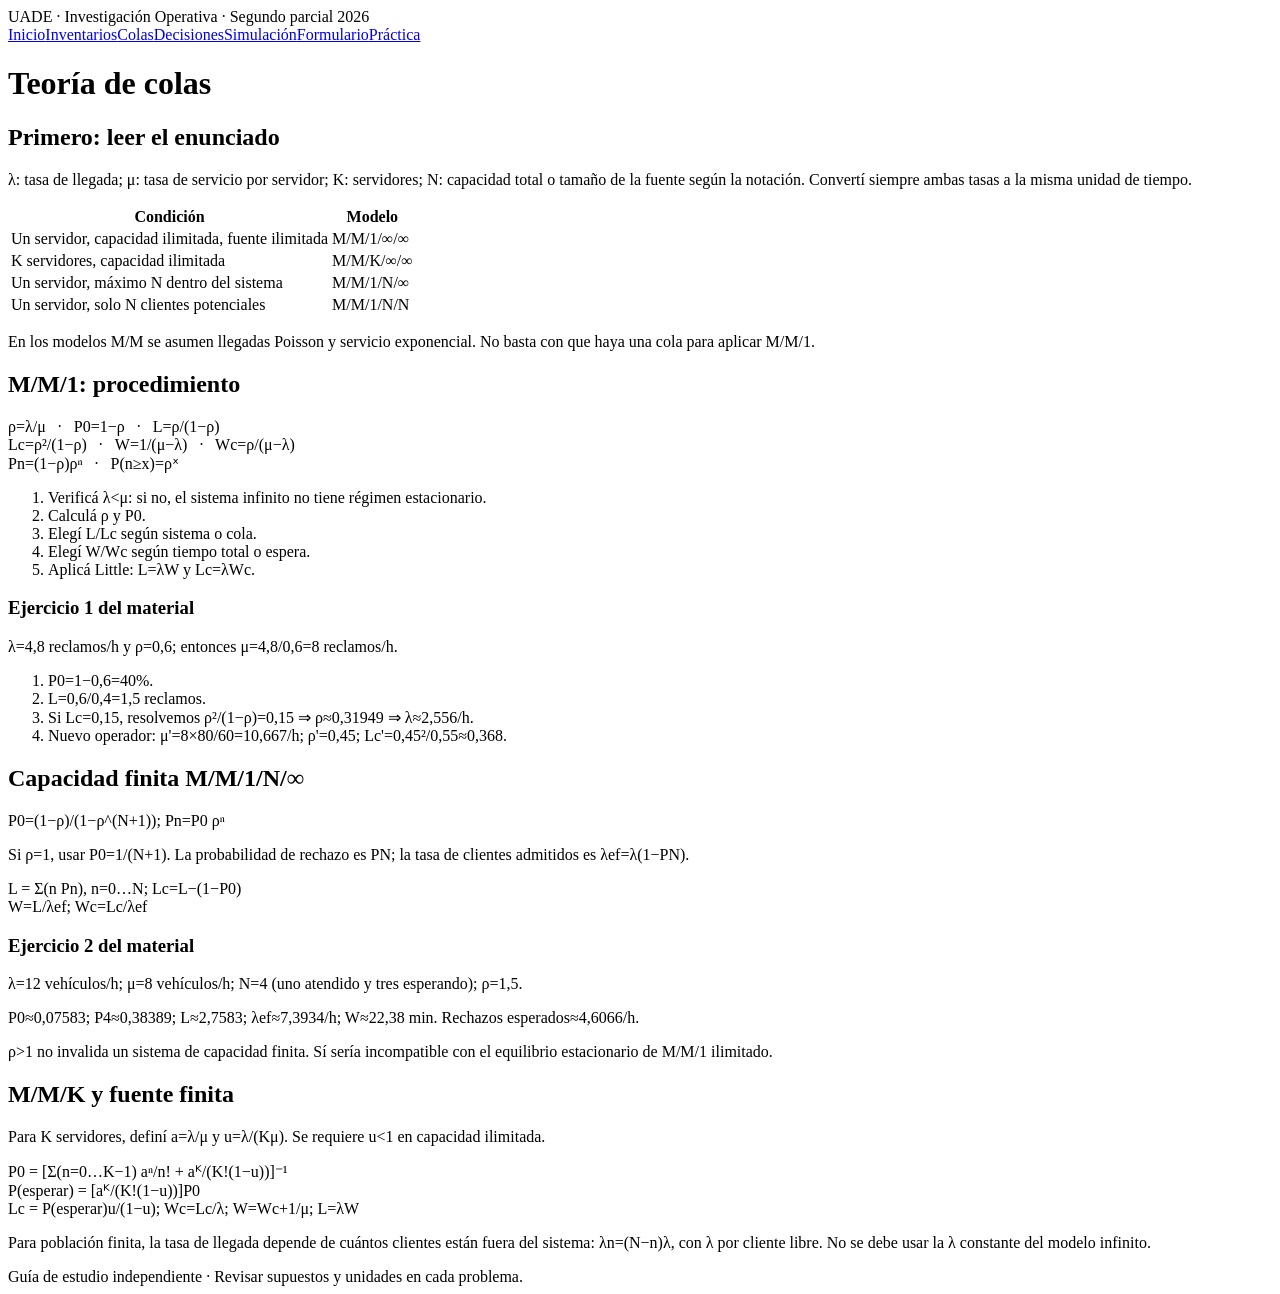
==== colas.html @ decbc176 "Add files via upload" ====
<!doctype html><html lang="es"><head><meta charset="utf-8"><meta name="viewport" content="width=device-width,initial-scale=1"><title>Teoría de colas · Investigación Operativa</title><link rel="stylesheet" href="assets/style.css"></head><body><header><div class="eyebrow">UADE · Investigación Operativa · Segundo parcial 2026</div><nav><a href="index.html">Inicio</a><a href="inventarios.html">Inventarios</a><a href="colas.html">Colas</a><a href="decisiones.html">Decisiones</a><a href="simulacion.html">Simulación</a><a href="formulario.html">Formulario</a><a href="practica.html">Práctica</a></nav></header><main><h1>Teoría de colas</h1><section><h2>Primero: leer el enunciado</h2><p>λ: tasa de llegada; μ: tasa de servicio por servidor; K: servidores; N: capacidad total o tamaño de la fuente según la notación. Convertí siempre ambas tasas a la misma unidad de tiempo.</p><table><tr><th>Condición</th><th>Modelo</th></tr><tr><td>Un servidor, capacidad ilimitada, fuente ilimitada</td><td>M/M/1/∞/∞</td></tr><tr><td>K servidores, capacidad ilimitada</td><td>M/M/K/∞/∞</td></tr><tr><td>Un servidor, máximo N dentro del sistema</td><td>M/M/1/N/∞</td></tr><tr><td>Un servidor, solo N clientes potenciales</td><td>M/M/1/N/N</td></tr></table><p>En los modelos M/M se asumen llegadas Poisson y servicio exponencial. No basta con que haya una cola para aplicar M/M/1.</p></section><section><h2>M/M/1: procedimiento</h2><div class="formula">ρ=λ/μ &nbsp; · &nbsp; P0=1−ρ &nbsp; · &nbsp; L=ρ/(1−ρ)</div><div class="formula">Lc=ρ²/(1−ρ) &nbsp; · &nbsp; W=1/(μ−λ) &nbsp; · &nbsp; Wc=ρ/(μ−λ)</div><div class="formula">Pn=(1−ρ)ρⁿ &nbsp; · &nbsp; P(n≥x)=ρˣ</div><ol><li>Verificá λ&lt;μ: si no, el sistema infinito no tiene régimen estacionario.</li><li>Calculá ρ y P0.</li><li>Elegí L/Lc según sistema o cola.</li><li>Elegí W/Wc según tiempo total o espera.</li><li>Aplicá Little: L=λW y Lc=λWc.</li></ol><h3>Ejercicio 1 del material</h3><p>λ=4,8 reclamos/h y ρ=0,6; entonces μ=4,8/0,6=8 reclamos/h.</p><ol><li>P0=1−0,6=40%.</li><li>L=0,6/0,4=1,5 reclamos.</li><li>Si Lc=0,15, resolvemos ρ²/(1−ρ)=0,15 ⇒ ρ≈0,31949 ⇒ λ≈2,556/h.</li><li>Nuevo operador: μ'=8×80/60=10,667/h; ρ'=0,45; Lc'=0,45²/0,55≈0,368.</li></ol></section><section><h2>Capacidad finita M/M/1/N/∞</h2><div class="formula">P0=(1−ρ)/(1−ρ^(N+1)); Pn=P0 ρⁿ</div><p>Si ρ=1, usar P0=1/(N+1). La probabilidad de rechazo es PN; la tasa de clientes admitidos es λef=λ(1−PN).</p><div class="formula">L = Σ(n Pn), n=0…N; Lc=L−(1−P0)</div><div class="formula">W=L/λef; Wc=Lc/λef</div><h3>Ejercicio 2 del material</h3><p>λ=12 vehículos/h; μ=8 vehículos/h; N=4 (uno atendido y tres esperando); ρ=1,5.</p><p>P0≈0,07583; P4≈0,38389; L≈2,7583; λef≈7,3934/h; W≈22,38 min. Rechazos esperados≈4,6066/h.</p><p class="warn">ρ&gt;1 no invalida un sistema de capacidad finita. Sí sería incompatible con el equilibrio estacionario de M/M/1 ilimitado.</p></section><section><h2>M/M/K y fuente finita</h2><p>Para K servidores, definí a=λ/μ y u=λ/(Kμ). Se requiere u&lt;1 en capacidad ilimitada.</p><div class="formula">P0 = [Σ(n=0…K−1) aⁿ/n! + aᴷ/(K!(1−u))]⁻¹</div><div class="formula">P(esperar) = [aᴷ/(K!(1−u))]P0</div><div class="formula">Lc = P(esperar)u/(1−u); Wc=Lc/λ; W=Wc+1/μ; L=λW</div><p>Para población finita, la tasa de llegada depende de cuántos clientes están fuera del sistema: λn=(N−n)λ, con λ por cliente libre. No se debe usar la λ constante del modelo infinito.</p></section></main><footer>Guía de estudio independiente · Revisar supuestos y unidades en cada problema.</footer></body></html>
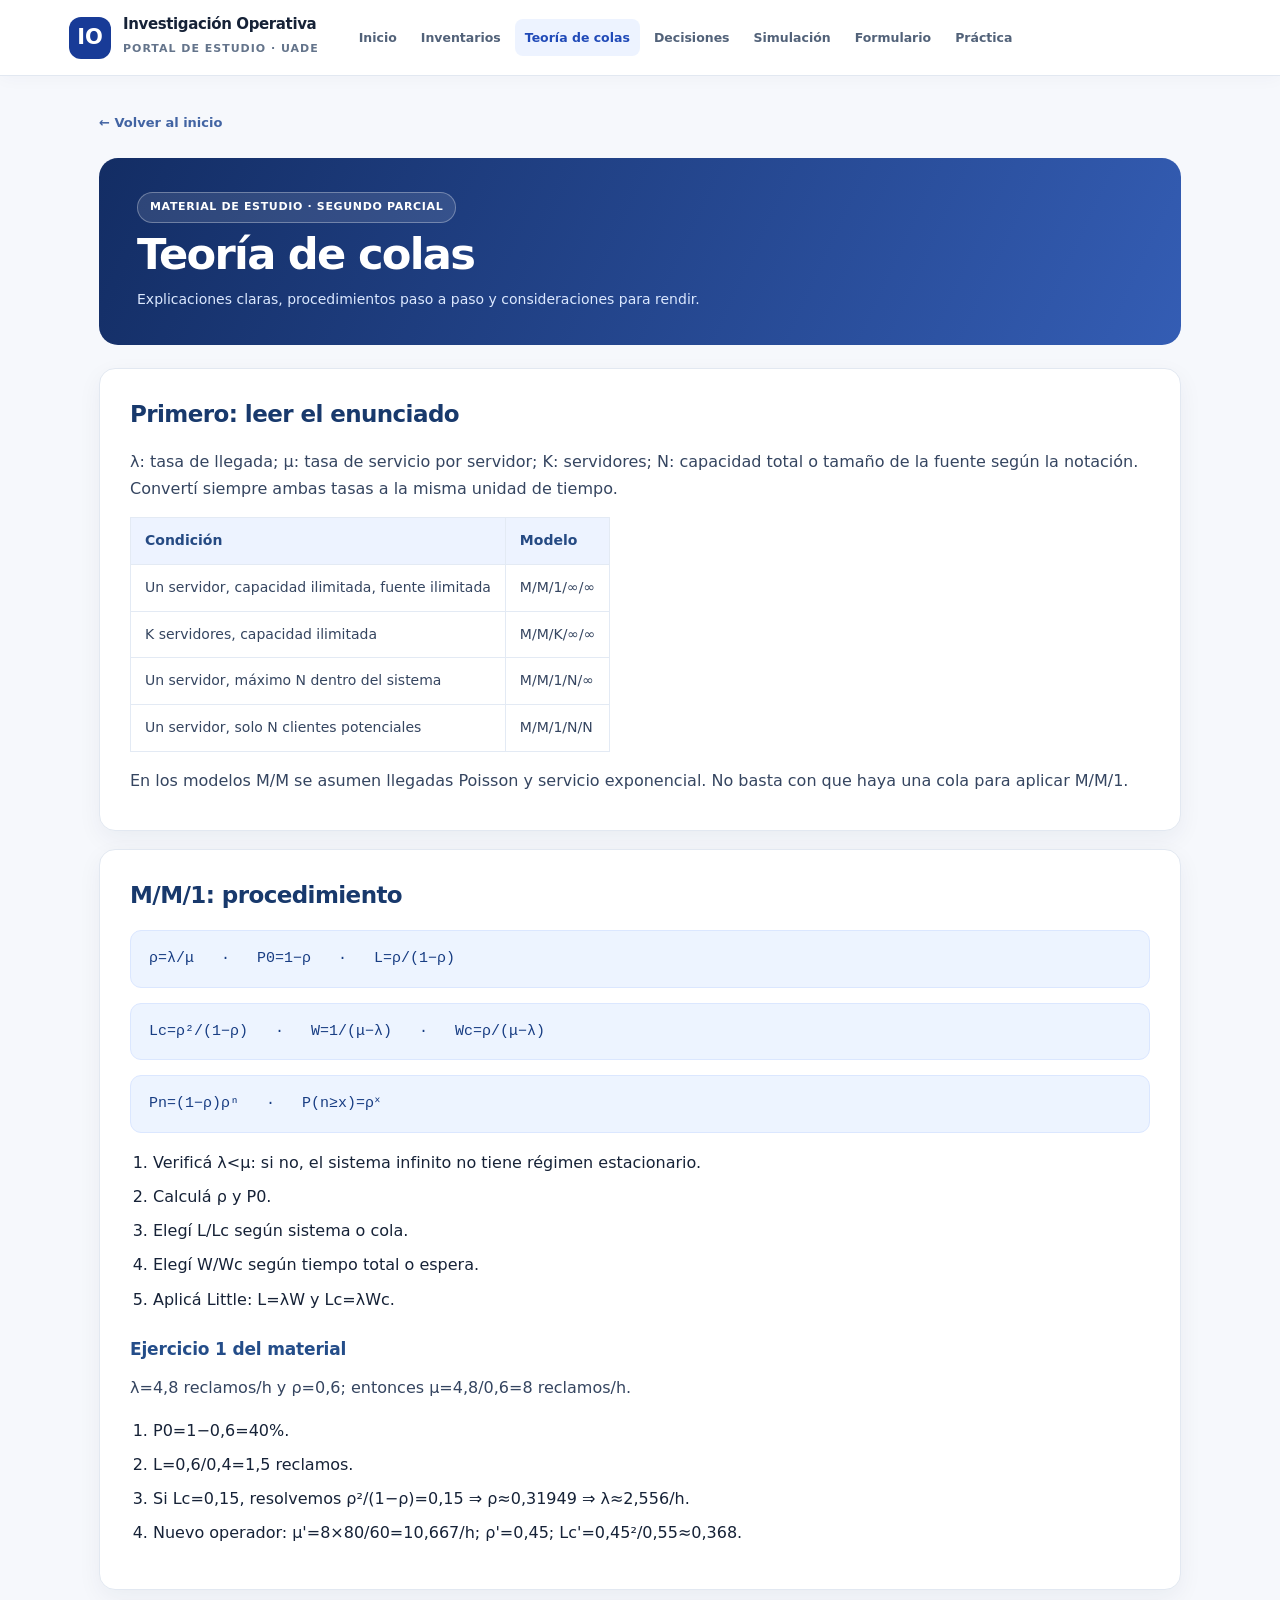
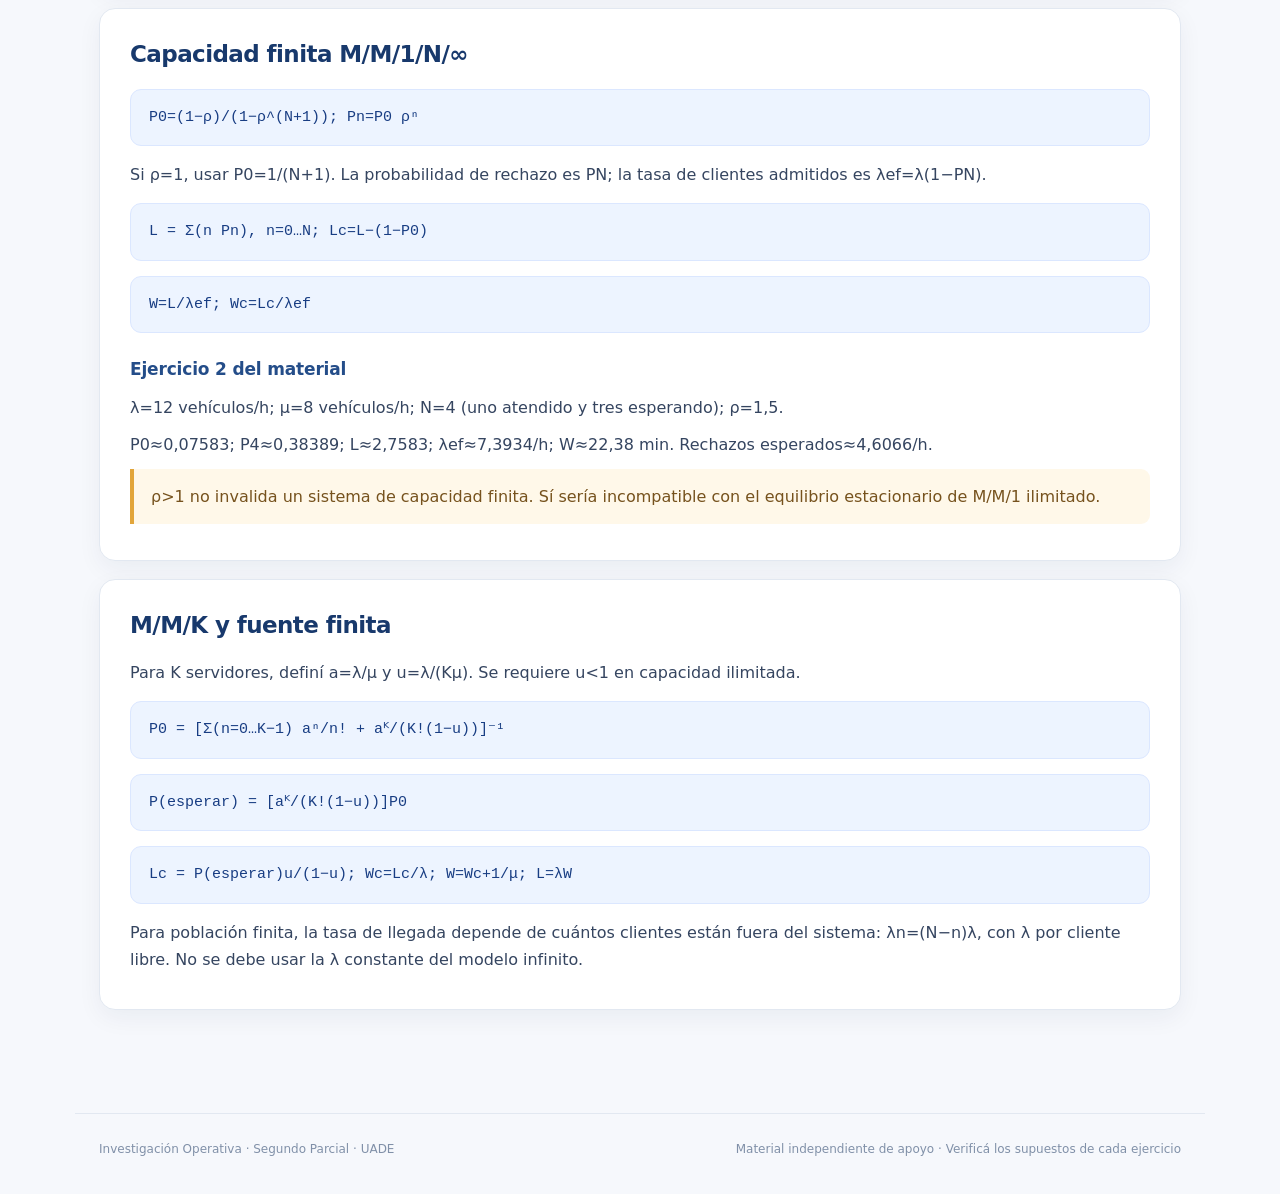
==== commit 44a22c46: "Rediseñar portal de Investigación Operativa" ====
--- a/colas.html
+++ b/colas.html
@@ -1 +1,4 @@
-<!doctype html><html lang="es"><head><meta charset="utf-8"><meta name="viewport" content="width=device-width,initial-scale=1"><title>Teoría de colas · Investigación Operativa</title><link rel="stylesheet" href="assets/style.css"></head><body><header><div class="eyebrow">UADE · Investigación Operativa · Segundo parcial 2026</div><nav><a href="index.html">Inicio</a><a href="inventarios.html">Inventarios</a><a href="colas.html">Colas</a><a href="decisiones.html">Decisiones</a><a href="simulacion.html">Simulación</a><a href="formulario.html">Formulario</a><a href="practica.html">Práctica</a></nav></header><main><h1>Teoría de colas</h1><section><h2>Primero: leer el enunciado</h2><p>λ: tasa de llegada; μ: tasa de servicio por servidor; K: servidores; N: capacidad total o tamaño de la fuente según la notación. Convertí siempre ambas tasas a la misma unidad de tiempo.</p><table><tr><th>Condición</th><th>Modelo</th></tr><tr><td>Un servidor, capacidad ilimitada, fuente ilimitada</td><td>M/M/1/∞/∞</td></tr><tr><td>K servidores, capacidad ilimitada</td><td>M/M/K/∞/∞</td></tr><tr><td>Un servidor, máximo N dentro del sistema</td><td>M/M/1/N/∞</td></tr><tr><td>Un servidor, solo N clientes potenciales</td><td>M/M/1/N/N</td></tr></table><p>En los modelos M/M se asumen llegadas Poisson y servicio exponencial. No basta con que haya una cola para aplicar M/M/1.</p></section><section><h2>M/M/1: procedimiento</h2><div class="formula">ρ=λ/μ &nbsp; · &nbsp; P0=1−ρ &nbsp; · &nbsp; L=ρ/(1−ρ)</div><div class="formula">Lc=ρ²/(1−ρ) &nbsp; · &nbsp; W=1/(μ−λ) &nbsp; · &nbsp; Wc=ρ/(μ−λ)</div><div class="formula">Pn=(1−ρ)ρⁿ &nbsp; · &nbsp; P(n≥x)=ρˣ</div><ol><li>Verificá λ&lt;μ: si no, el sistema infinito no tiene régimen estacionario.</li><li>Calculá ρ y P0.</li><li>Elegí L/Lc según sistema o cola.</li><li>Elegí W/Wc según tiempo total o espera.</li><li>Aplicá Little: L=λW y Lc=λWc.</li></ol><h3>Ejercicio 1 del material</h3><p>λ=4,8 reclamos/h y ρ=0,6; entonces μ=4,8/0,6=8 reclamos/h.</p><ol><li>P0=1−0,6=40%.</li><li>L=0,6/0,4=1,5 reclamos.</li><li>Si Lc=0,15, resolvemos ρ²/(1−ρ)=0,15 ⇒ ρ≈0,31949 ⇒ λ≈2,556/h.</li><li>Nuevo operador: μ'=8×80/60=10,667/h; ρ'=0,45; Lc'=0,45²/0,55≈0,368.</li></ol></section><section><h2>Capacidad finita M/M/1/N/∞</h2><div class="formula">P0=(1−ρ)/(1−ρ^(N+1)); Pn=P0 ρⁿ</div><p>Si ρ=1, usar P0=1/(N+1). La probabilidad de rechazo es PN; la tasa de clientes admitidos es λef=λ(1−PN).</p><div class="formula">L = Σ(n Pn), n=0…N; Lc=L−(1−P0)</div><div class="formula">W=L/λef; Wc=Lc/λef</div><h3>Ejercicio 2 del material</h3><p>λ=12 vehículos/h; μ=8 vehículos/h; N=4 (uno atendido y tres esperando); ρ=1,5.</p><p>P0≈0,07583; P4≈0,38389; L≈2,7583; λef≈7,3934/h; W≈22,38 min. Rechazos esperados≈4,6066/h.</p><p class="warn">ρ&gt;1 no invalida un sistema de capacidad finita. Sí sería incompatible con el equilibrio estacionario de M/M/1 ilimitado.</p></section><section><h2>M/M/K y fuente finita</h2><p>Para K servidores, definí a=λ/μ y u=λ/(Kμ). Se requiere u&lt;1 en capacidad ilimitada.</p><div class="formula">P0 = [Σ(n=0…K−1) aⁿ/n! + aᴷ/(K!(1−u))]⁻¹</div><div class="formula">P(esperar) = [aᴷ/(K!(1−u))]P0</div><div class="formula">Lc = P(esperar)u/(1−u); Wc=Lc/λ; W=Wc+1/μ; L=λW</div><p>Para población finita, la tasa de llegada depende de cuántos clientes están fuera del sistema: λn=(N−n)λ, con λ por cliente libre. No se debe usar la λ constante del modelo infinito.</p></section></main><footer>Guía de estudio independiente · Revisar supuestos y unidades en cada problema.</footer></body></html>+<!doctype html><html lang="es"><head><meta charset="utf-8"><meta name="viewport" content="width=device-width,initial-scale=1"><meta name="theme-color" content="#163574"><title>Teoría de colas · Investigación Operativa</title><style>
+:root{color-scheme:light;--bg:#f6f8fc;--white:#fff;--ink:#162237;--muted:#64748b;--blue:#2957d5;--border:#e2e8f1;--soft:#edf3ff;--teal:#0f918b;--shadow:0 8px 25px rgba(24,43,80,.055)}
+*{box-sizing:border-box}html{scroll-behavior:smooth}body{margin:0;background:var(--bg);color:var(--ink);font:16px/1.7 Inter,ui-sans-serif,system-ui,-apple-system,BlinkMacSystemFont,'Segoe UI',sans-serif}a{color:#2456c5;text-underline-offset:3px}a:hover{color:#153999}.site-header{background:rgba(255,255,255,.97);border-bottom:1px solid var(--border);position:sticky;top:0;z-index:10;box-shadow:0 3px 16px rgba(18,43,85,.03)}.header-inner{max-width:1190px;margin:auto;display:flex;align-items:center;gap:30px;padding:15px 24px}.brand{display:flex;align-items:center;gap:12px;text-decoration:none;color:var(--ink);flex-shrink:0}.brand-icon{width:42px;height:42px;display:grid;place-items:center;background:#183b97;color:white;border-radius:12px;font-size:21px;font-weight:800}.brand-name{font-weight:800;letter-spacing:-.025em;line-height:1.2;font-size:15px}.brand-sub{font-size:11px;letter-spacing:.09em;text-transform:uppercase;color:var(--muted);font-weight:650}.top-nav{display:flex;gap:4px;flex-wrap:wrap}.top-nav a{color:#526279;text-decoration:none;font-weight:650;font-size:12.5px;padding:8px 10px;border-radius:8px;white-space:nowrap}.top-nav a:hover,.top-nav a.active{background:var(--soft);color:#204ab8}.container{max-width:1130px;margin:auto;padding:32px 24px 85px}.hero{border-radius:22px;position:relative;overflow:hidden;background:linear-gradient(118deg,#11295c 0%,#264c9b 62%,#3d6aca 100%);color:white;padding:46px 48px;margin-bottom:26px;box-shadow:0 18px 35px rgba(30,59,130,.16)}.hero:after{content:'';position:absolute;right:-110px;top:-140px;width:410px;height:410px;border:1px solid rgba(255,255,255,.16);border-radius:50%;box-shadow:0 0 0 65px rgba(255,255,255,.035),0 0 0 130px rgba(255,255,255,.03);pointer-events:none}.pill{display:inline-flex;align-items:center;gap:7px;border:1px solid rgba(255,255,255,.3);background:rgba(255,255,255,.11);color:white;border-radius:999px;padding:5px 12px;font-weight:700;letter-spacing:.06em;font-size:11px;text-transform:uppercase}.hero h1{font-size:clamp(2rem,4vw,3.35rem);line-height:1.1;letter-spacing:-.04em;margin:18px 0 16px;max-width:710px}.hero p{font-size:16px;line-height:1.7;color:#dce7ff;max-width:650px;margin:0}.hero-meta{display:flex;gap:18px;flex-wrap:wrap;margin-top:28px}.hero-meta span{background:rgba(255,255,255,.12);padding:9px 13px;border-radius:10px;font-size:13px;font-weight:650}.section-top{display:flex;align-items:end;justify-content:space-between;gap:12px;margin:37px 0 16px}.section-top h2{margin:0!important}.section-kicker{font-size:12px;font-weight:800;letter-spacing:.12em;text-transform:uppercase;color:#3c6aca}.section-top p{color:var(--muted);font-size:13px;margin:0}.cards{display:grid;grid-template-columns:repeat(3,minmax(0,1fr));gap:16px}.topic-card{background:var(--white);border:1px solid var(--border);border-radius:17px;padding:23px;text-decoration:none;color:var(--ink);box-shadow:var(--shadow);transition:transform .15s,border-color .15s,box-shadow .15s;min-height:204px;display:flex;flex-direction:column}.topic-card:hover{transform:translateY(-3px);box-shadow:0 14px 28px rgba(28,50,95,.10);border-color:#c1d1ef;color:var(--ink)}.topic-icon{display:grid;place-items:center;width:43px;height:43px;border-radius:12px;font-weight:800;font-size:22px;background:#eaf0ff;color:#2855bc}.topic-card:nth-child(2) .topic-icon{background:#e5f7f3;color:#137c74}.topic-card:nth-child(3) .topic-icon{background:#f3eaff;color:#7552bf}.topic-card:nth-child(4) .topic-icon{background:#fff2e7;color:#be762d}.topic-card:nth-child(5) .topic-icon{background:#e9f4ff;color:#1d81bb}.topic-card:nth-child(6) .topic-icon{background:#f3f2e8;color:#757826}.topic-card h3{font-size:19px;letter-spacing:-.03em;margin:15px 0 6px;line-height:1.35}.topic-card p{font-size:13.5px;color:#64748b;line-height:1.6;margin:0}.topic-card .arrow{margin-top:auto;padding-top:17px;color:#2957d5;font-weight:800;font-size:13px}.info-grid{display:grid;grid-template-columns:1.15fr .85fr;gap:18px;margin-top:26px}.info-panel{background:#fff;border:1px solid var(--border);border-radius:17px;padding:24px;box-shadow:var(--shadow)}.info-panel h2{margin:0 0 12px;font-size:20px}.info-panel ol{padding-left:23px;margin-bottom:0}.info-panel li{padding:3px 0;font-size:14px}.resource{display:flex;gap:12px;align-items:center;border:1px solid var(--border);padding:12px;border-radius:12px;text-decoration:none;margin:10px 0;font-size:14px;font-weight:650}.resource:hover{background:#f7faff}.resource .file-icon{padding:7px;background:#eef3ff;border-radius:9px}.content-heading{margin:0 0 23px}.backlink{text-decoration:none;color:#4264a3;font-size:13px;font-weight:700}.page-heading{background:linear-gradient(115deg,#132d64,#345db4);color:white;border-radius:19px;padding:33px 38px;margin-bottom:23px}.page-heading h1{font-size:clamp(1.9rem,3.7vw,2.7rem);line-height:1.15;letter-spacing:-.04em;margin:7px 0}.page-heading p{color:#dbe8ff;margin:8px 0 0;font-size:14px}.lesson{background:#fff;border:1px solid var(--border);border-radius:16px;padding:26px 30px;margin-bottom:18px;box-shadow:var(--shadow)}.lesson h2{margin:0 0 14px;font-size:23px;letter-spacing:-.025em;color:#18396c}.lesson h3{font-size:17px;letter-spacing:-.01em;margin:22px 0 8px;color:#244d89}.lesson p{margin:10px 0;color:#354560}.lesson ol,.lesson ul{padding-left:23px}.lesson li{margin:7px 0}.formula{background:#edf4ff;border:1px solid #dbe7ff;color:#183d83;border-radius:11px;padding:15px 18px;margin:15px 0;font-family:ui-monospace,SFMono-Regular,Consolas,monospace;font-size:15px;overflow:auto}.lesson table{width:100%;border-collapse:collapse;margin:15px 0;font-size:14px;display:block;overflow-x:auto}.lesson th{background:#edf3ff;color:#254a83;text-align:left;font-weight:750}.lesson th,.lesson td{padding:11px 14px;border:1px solid #e3eaf4}.lesson td{color:#354560}.warn{background:#fff8e9;border-left:4px solid #e2a53a;padding:14px 17px;border-radius:0 9px 9px 0;color:#76521d!important}.lesson details{border:1px solid #dce5f2;border-radius:12px;margin:14px 0;padding:13px 16px;background:#fcfdff}.lesson summary{cursor:pointer;color:#2752a3;font-weight:750}.lesson code{background:#edf3ff;color:#284a7f;padding:2px 6px;border-radius:5px}button{background:#2858bf;border:none;color:#fff;font-weight:750;border-radius:9px;padding:10px 17px;cursor:pointer}input{border:1px solid #bac7da;border-radius:9px;padding:10px 12px;max-width:100%}.footer{max-width:1130px;margin:auto;border-top:1px solid var(--border);padding:25px 24px 35px;color:#8090a8;font-size:12px;display:flex;justify-content:space-between;flex-wrap:wrap;gap:10px}.eyebrow{letter-spacing:.11em;text-transform:uppercase;font-size:12px;font-weight:800;color:#4672c9}.no-css-note{display:none}@media(max-width:970px){.header-inner{align-items:flex-start;flex-direction:column;gap:10px}.top-nav{gap:0}.cards{grid-template-columns:repeat(2,minmax(0,1fr))}.hero{padding:37px}}@media(max-width:640px){.container{padding:22px 15px 65px}.hero{padding:31px 23px;border-radius:17px}.hero h1{font-size:2rem}.cards,.info-grid{grid-template-columns:1fr}.topic-card{min-height:170px}.page-heading{padding:27px 24px}.lesson{padding:21px 19px}.header-inner{padding:12px 15px}.top-nav a{font-size:12px;padding:7px 8px}.footer{padding:20px 15px}}
+</style></head><body><header class="site-header"><div class="header-inner"><a href="index.html" class="brand"><span class="brand-icon">IO</span><span><span class="brand-name" style="display:block">Investigación Operativa</span><span class="brand-sub">Portal de estudio · UADE</span></span></a><nav class="top-nav"><a href="index.html" class="">Inicio</a><a href="inventarios.html" class="">Inventarios</a><a href="colas.html" class="active">Teoría de colas</a><a href="decisiones.html" class="">Decisiones</a><a href="simulacion.html" class="">Simulación</a><a href="formulario.html" class="">Formulario</a><a href="practica.html" class="">Práctica</a></nav></div></header><main class="container"><div class="content-heading"><a href="index.html" class="backlink">← Volver al inicio</a></div><div class="page-heading"><span class="pill">Material de estudio · Segundo parcial</span><h1>Teoría de colas</h1><p>Explicaciones claras, procedimientos paso a paso y consideraciones para rendir.</p></div><section class="lesson"><h2>Primero: leer el enunciado</h2><p>λ: tasa de llegada; μ: tasa de servicio por servidor; K: servidores; N: capacidad total o tamaño de la fuente según la notación. Convertí siempre ambas tasas a la misma unidad de tiempo.</p><table><tr><th>Condición</th><th>Modelo</th></tr><tr><td>Un servidor, capacidad ilimitada, fuente ilimitada</td><td>M/M/1/∞/∞</td></tr><tr><td>K servidores, capacidad ilimitada</td><td>M/M/K/∞/∞</td></tr><tr><td>Un servidor, máximo N dentro del sistema</td><td>M/M/1/N/∞</td></tr><tr><td>Un servidor, solo N clientes potenciales</td><td>M/M/1/N/N</td></tr></table><p>En los modelos M/M se asumen llegadas Poisson y servicio exponencial. No basta con que haya una cola para aplicar M/M/1.</p></section><section class="lesson"><h2>M/M/1: procedimiento</h2><div class="formula">ρ=λ/μ   ·   P0=1−ρ   ·   L=ρ/(1−ρ)</div><div class="formula">Lc=ρ²/(1−ρ)   ·   W=1/(μ−λ)   ·   Wc=ρ/(μ−λ)</div><div class="formula">Pn=(1−ρ)ρⁿ   ·   P(n≥x)=ρˣ</div><ol><li>Verificá λ&lt;μ: si no, el sistema infinito no tiene régimen estacionario.</li><li>Calculá ρ y P0.</li><li>Elegí L/Lc según sistema o cola.</li><li>Elegí W/Wc según tiempo total o espera.</li><li>Aplicá Little: L=λW y Lc=λWc.</li></ol><h3>Ejercicio 1 del material</h3><p>λ=4,8 reclamos/h y ρ=0,6; entonces μ=4,8/0,6=8 reclamos/h.</p><ol><li>P0=1−0,6=40%.</li><li>L=0,6/0,4=1,5 reclamos.</li><li>Si Lc=0,15, resolvemos ρ²/(1−ρ)=0,15 ⇒ ρ≈0,31949 ⇒ λ≈2,556/h.</li><li>Nuevo operador: μ'=8×80/60=10,667/h; ρ'=0,45; Lc'=0,45²/0,55≈0,368.</li></ol></section><section class="lesson"><h2>Capacidad finita M/M/1/N/∞</h2><div class="formula">P0=(1−ρ)/(1−ρ^(N+1)); Pn=P0 ρⁿ</div><p>Si ρ=1, usar P0=1/(N+1). La probabilidad de rechazo es PN; la tasa de clientes admitidos es λef=λ(1−PN).</p><div class="formula">L = Σ(n Pn), n=0…N; Lc=L−(1−P0)</div><div class="formula">W=L/λef; Wc=Lc/λef</div><h3>Ejercicio 2 del material</h3><p>λ=12 vehículos/h; μ=8 vehículos/h; N=4 (uno atendido y tres esperando); ρ=1,5.</p><p>P0≈0,07583; P4≈0,38389; L≈2,7583; λef≈7,3934/h; W≈22,38 min. Rechazos esperados≈4,6066/h.</p><p class="warn">ρ&gt;1 no invalida un sistema de capacidad finita. Sí sería incompatible con el equilibrio estacionario de M/M/1 ilimitado.</p></section><section class="lesson"><h2>M/M/K y fuente finita</h2><p>Para K servidores, definí a=λ/μ y u=λ/(Kμ). Se requiere u&lt;1 en capacidad ilimitada.</p><div class="formula">P0 = [Σ(n=0…K−1) aⁿ/n! + aᴷ/(K!(1−u))]⁻¹</div><div class="formula">P(esperar) = [aᴷ/(K!(1−u))]P0</div><div class="formula">Lc = P(esperar)u/(1−u); Wc=Lc/λ; W=Wc+1/μ; L=λW</div><p>Para población finita, la tasa de llegada depende de cuántos clientes están fuera del sistema: λn=(N−n)λ, con λ por cliente libre. No se debe usar la λ constante del modelo infinito.</p></section></main><footer class="footer"><span>Investigación Operativa · Segundo Parcial · UADE</span><span>Material independiente de apoyo · Verificá los supuestos de cada ejercicio</span></footer></body></html>
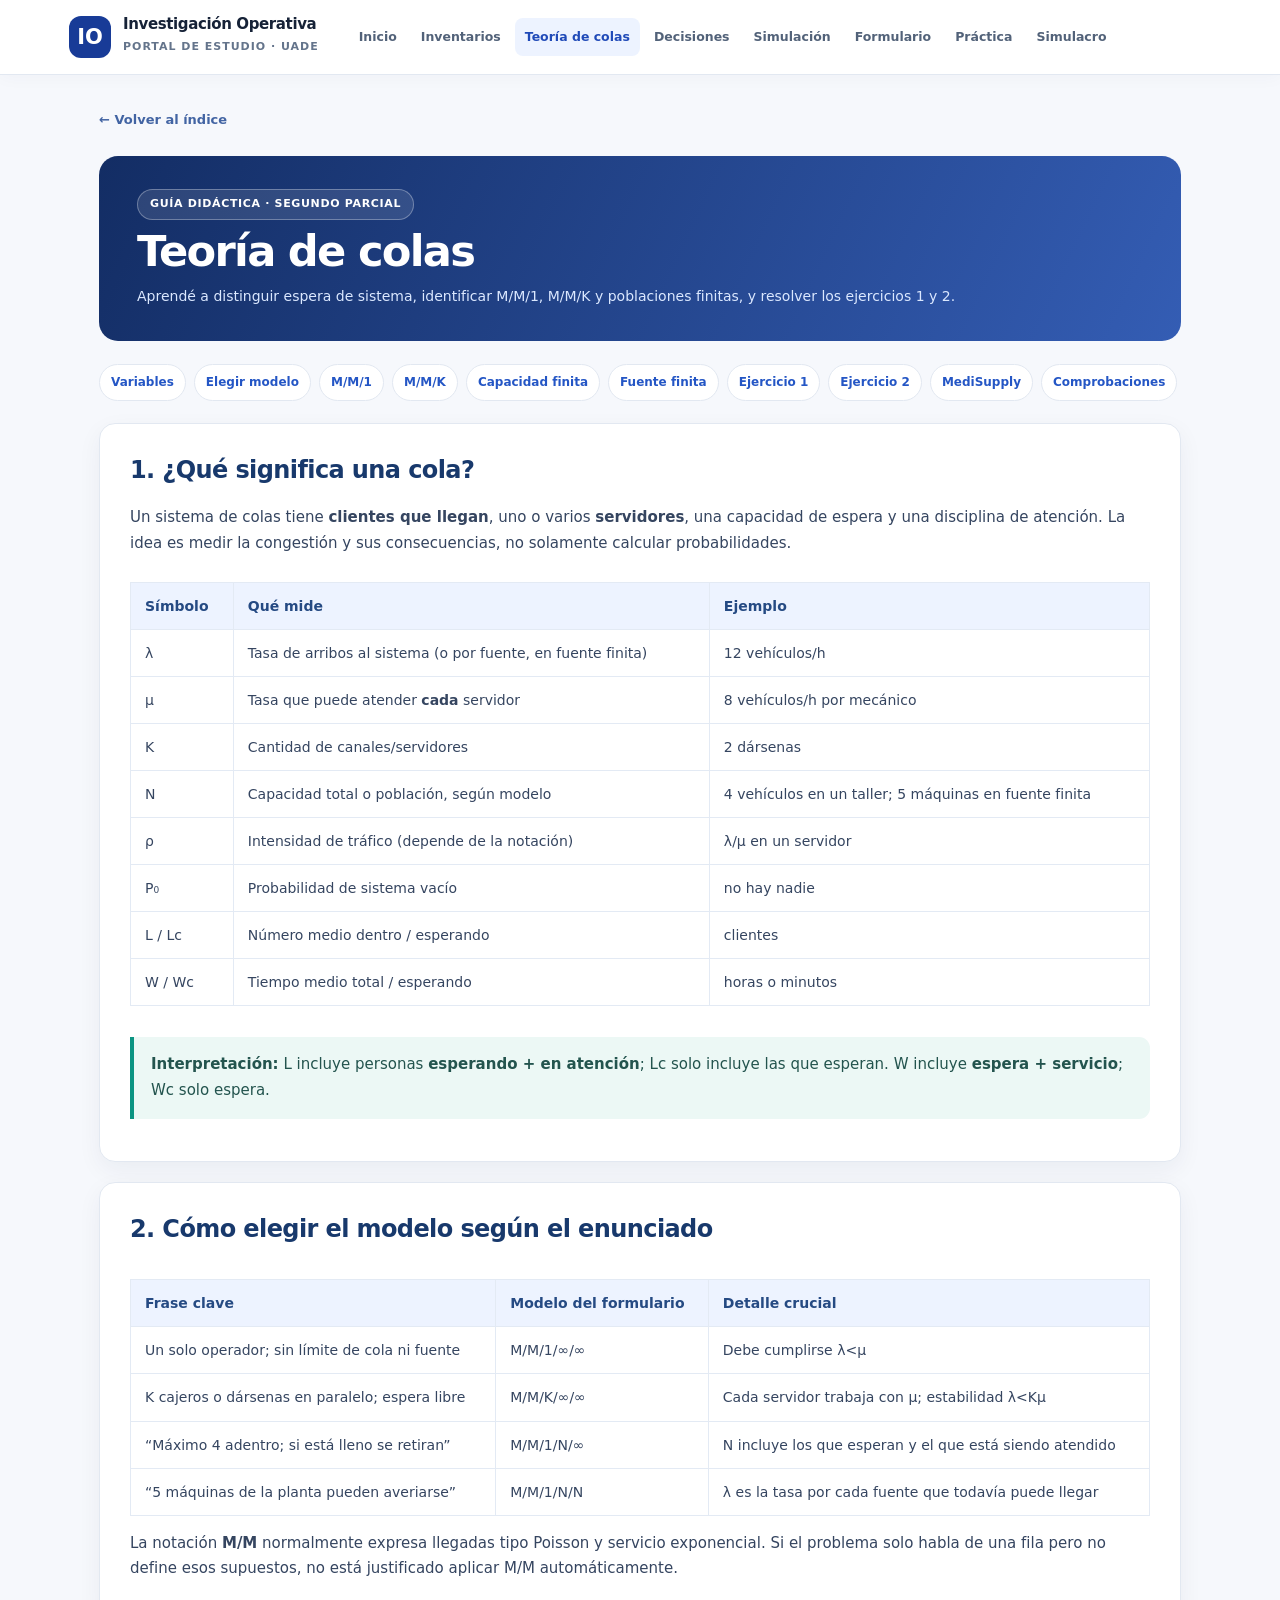
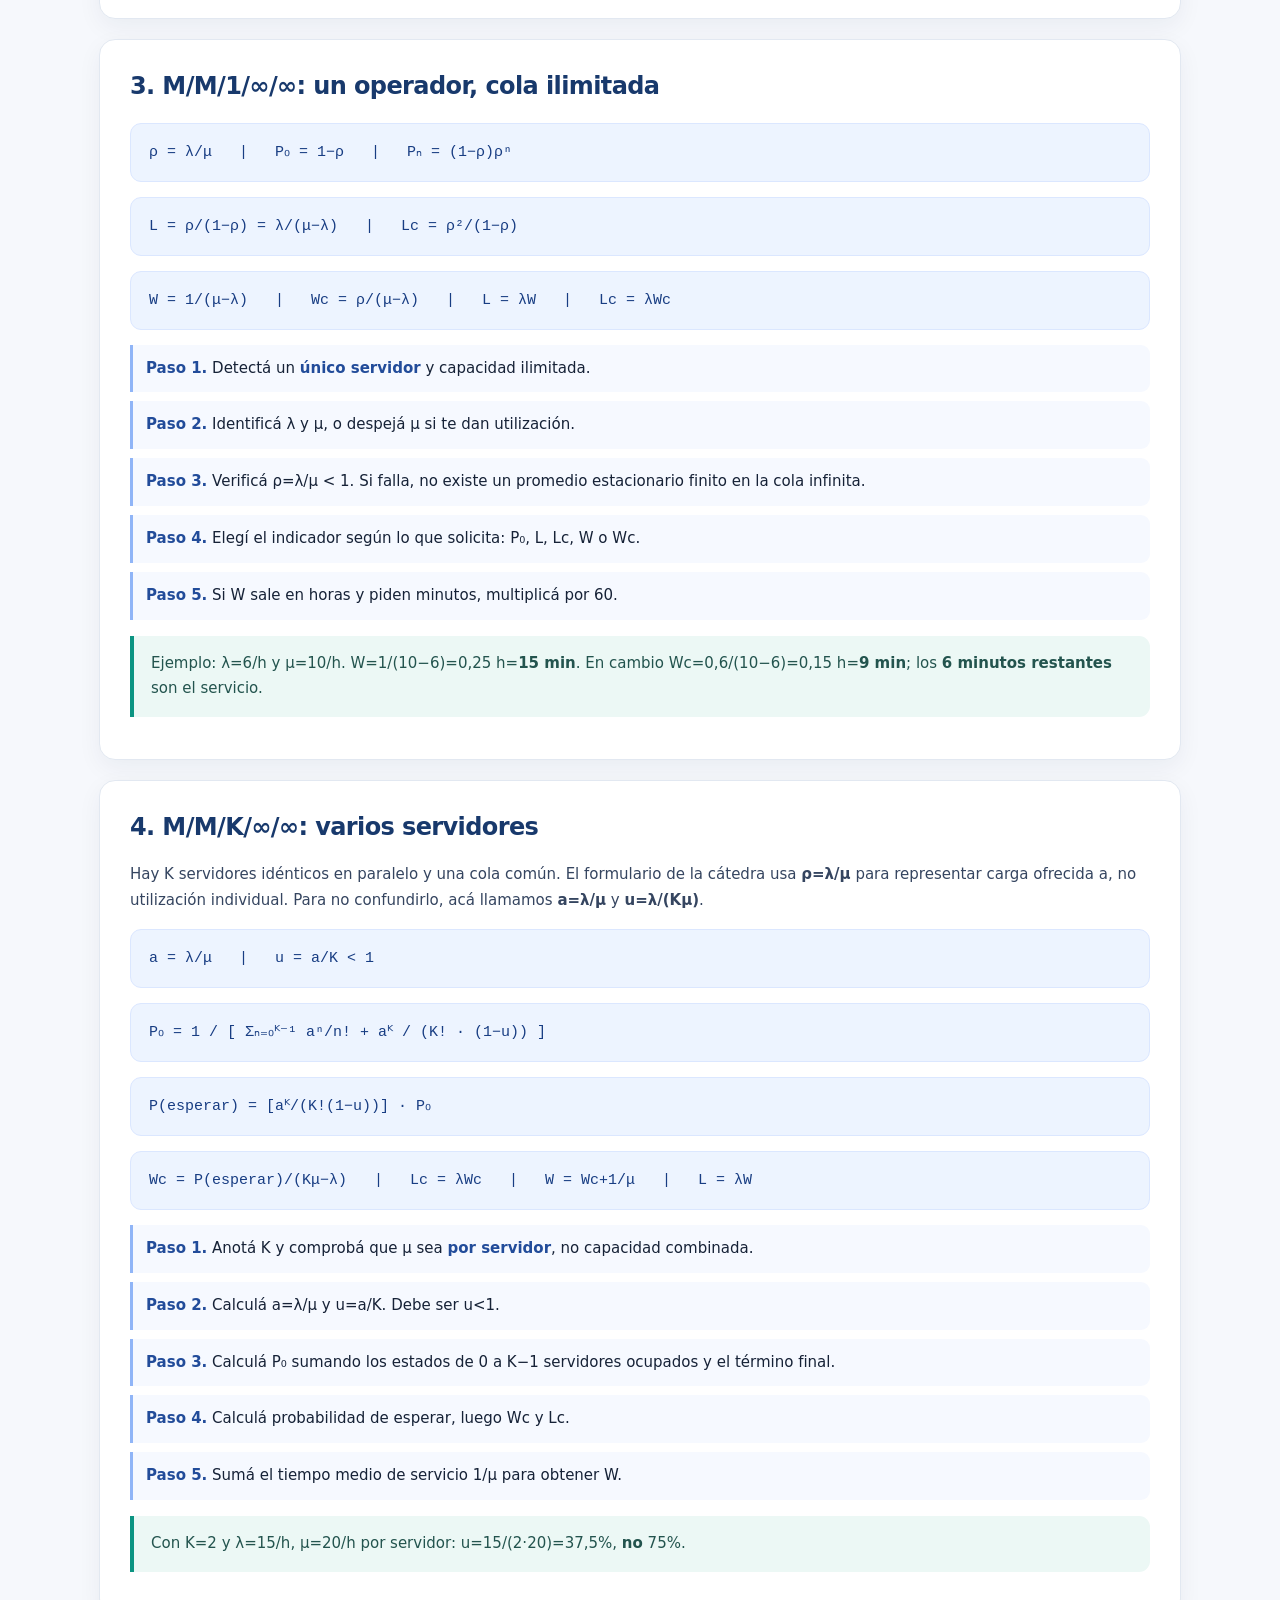
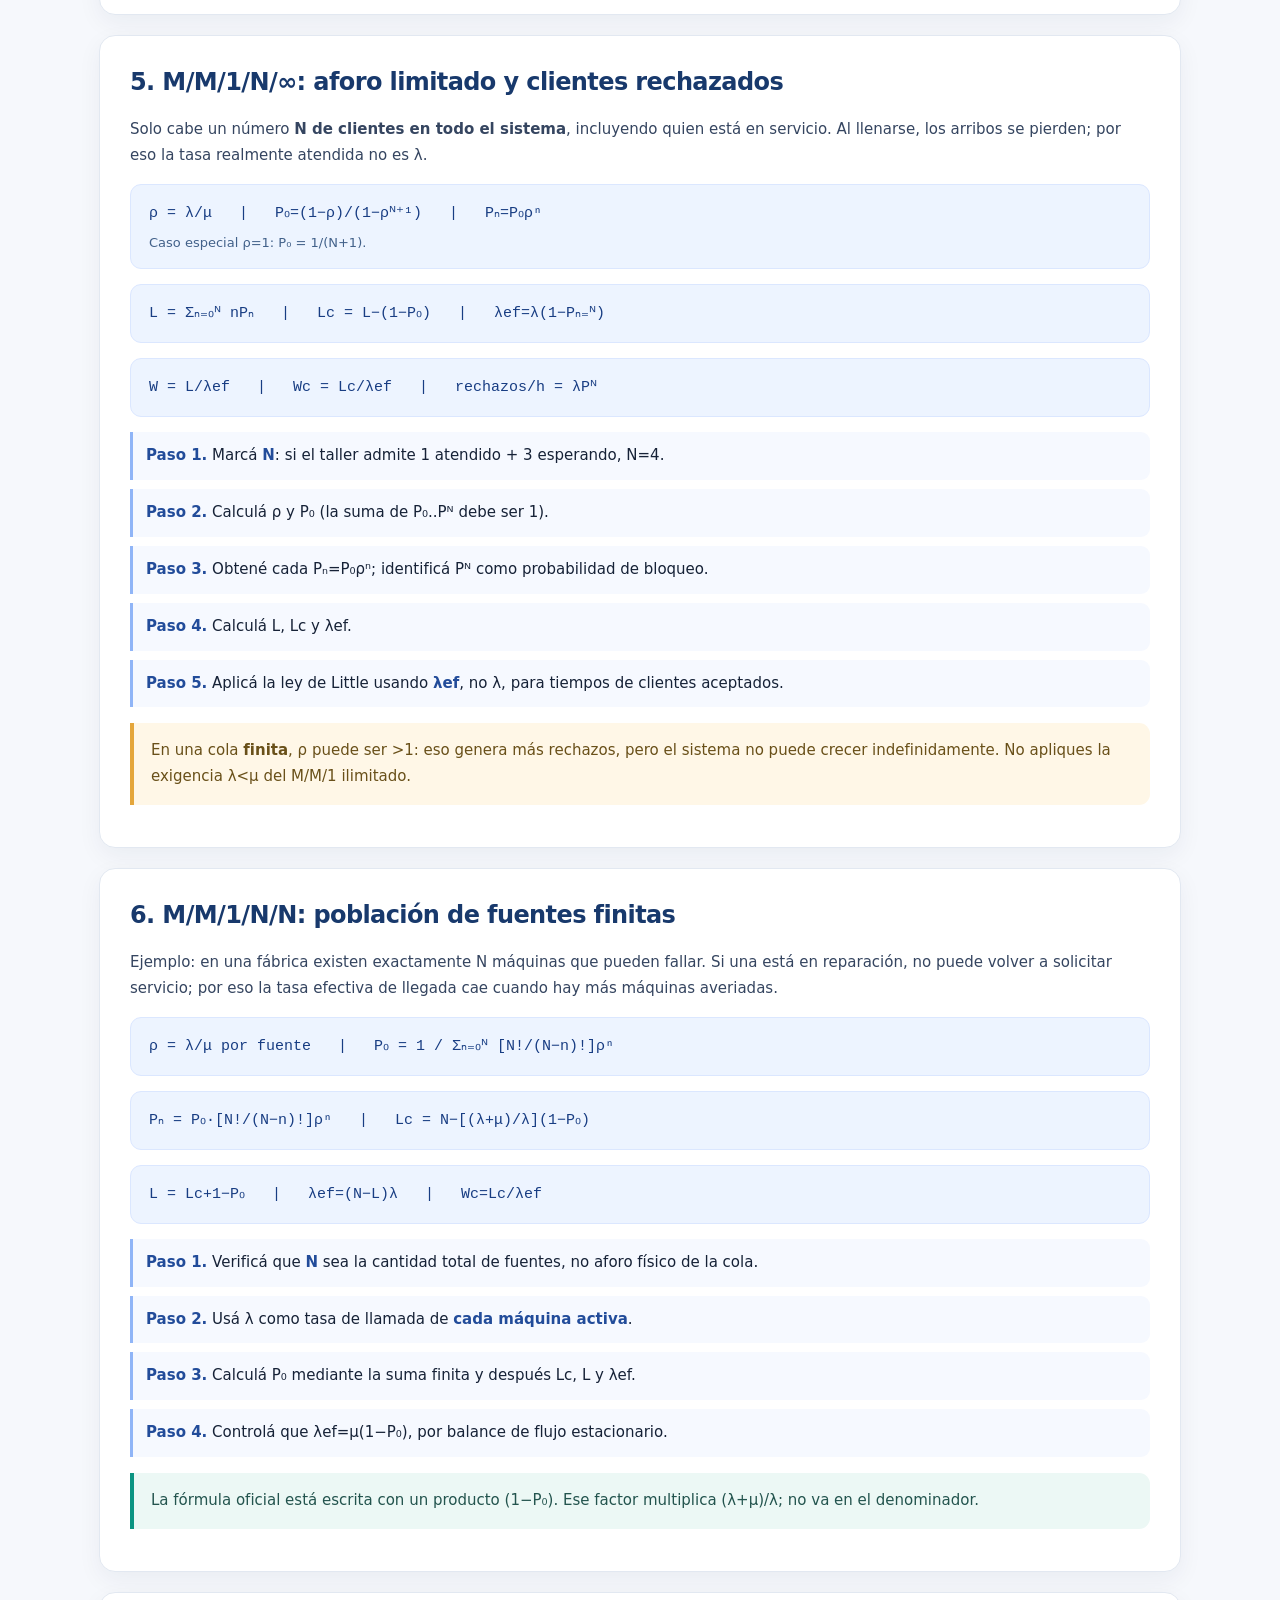
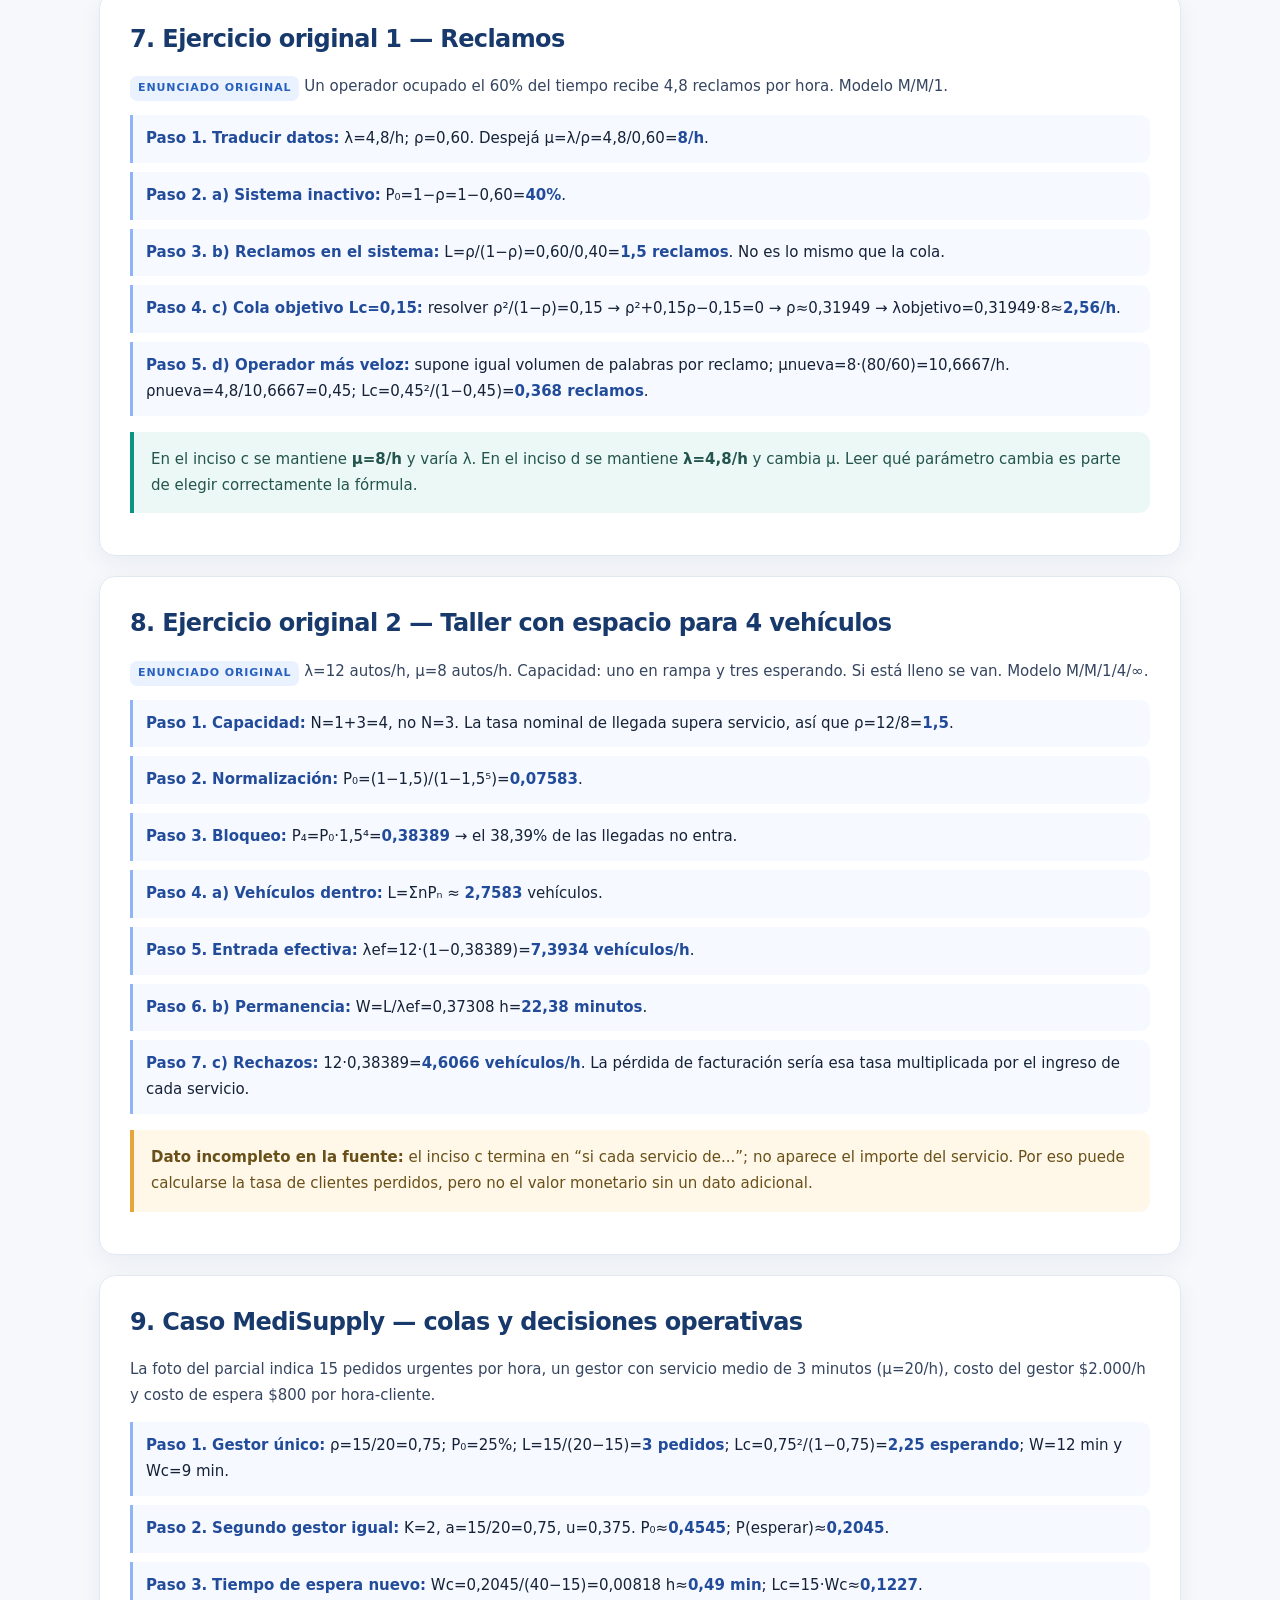
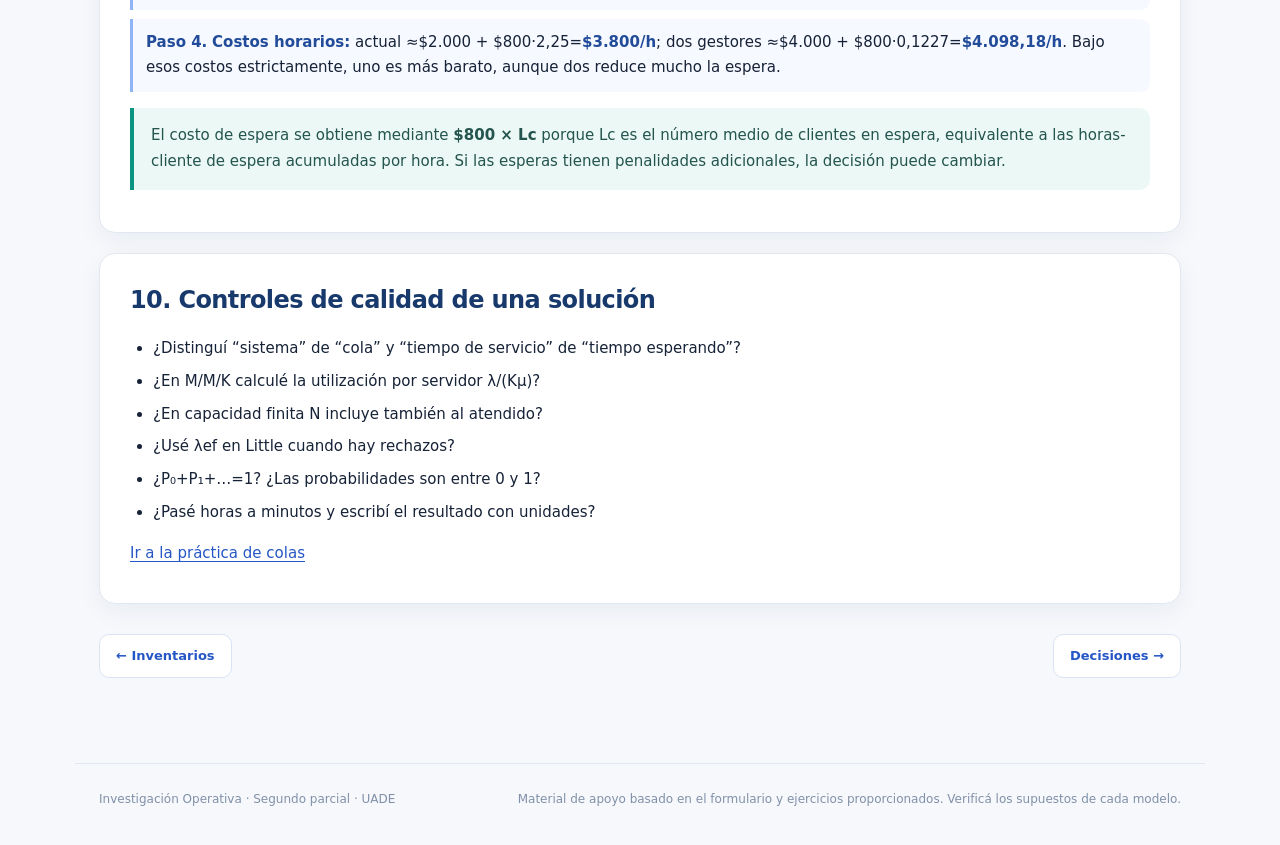
==== commit 48323399: "Agregar teoria y ejercicios resueltos" ====
--- a/colas.html
+++ b/colas.html
@@ -1,4 +1,12 @@
-<!doctype html><html lang="es"><head><meta charset="utf-8"><meta name="viewport" content="width=device-width,initial-scale=1"><meta name="theme-color" content="#163574"><title>Teoría de colas · Investigación Operativa</title><style>
+<!doctype html><html lang="es"><head><meta charset="utf-8"><meta name="viewport" content="width=device-width,initial-scale=1"><meta name="theme-color" content="#163574"><meta name="description" content="Aprendé a distinguir espera de sistema, identificar M/M/1, M/M/K y poblaciones finitas, y resolver los ejercicios 1 y 2."><title>Teoría de colas · Investigación Operativa</title><style>
 :root{color-scheme:light;--bg:#f6f8fc;--white:#fff;--ink:#162237;--muted:#64748b;--blue:#2957d5;--border:#e2e8f1;--soft:#edf3ff;--teal:#0f918b;--shadow:0 8px 25px rgba(24,43,80,.055)}
 *{box-sizing:border-box}html{scroll-behavior:smooth}body{margin:0;background:var(--bg);color:var(--ink);font:16px/1.7 Inter,ui-sans-serif,system-ui,-apple-system,BlinkMacSystemFont,'Segoe UI',sans-serif}a{color:#2456c5;text-underline-offset:3px}a:hover{color:#153999}.site-header{background:rgba(255,255,255,.97);border-bottom:1px solid var(--border);position:sticky;top:0;z-index:10;box-shadow:0 3px 16px rgba(18,43,85,.03)}.header-inner{max-width:1190px;margin:auto;display:flex;align-items:center;gap:30px;padding:15px 24px}.brand{display:flex;align-items:center;gap:12px;text-decoration:none;color:var(--ink);flex-shrink:0}.brand-icon{width:42px;height:42px;display:grid;place-items:center;background:#183b97;color:white;border-radius:12px;font-size:21px;font-weight:800}.brand-name{font-weight:800;letter-spacing:-.025em;line-height:1.2;font-size:15px}.brand-sub{font-size:11px;letter-spacing:.09em;text-transform:uppercase;color:var(--muted);font-weight:650}.top-nav{display:flex;gap:4px;flex-wrap:wrap}.top-nav a{color:#526279;text-decoration:none;font-weight:650;font-size:12.5px;padding:8px 10px;border-radius:8px;white-space:nowrap}.top-nav a:hover,.top-nav a.active{background:var(--soft);color:#204ab8}.container{max-width:1130px;margin:auto;padding:32px 24px 85px}.hero{border-radius:22px;position:relative;overflow:hidden;background:linear-gradient(118deg,#11295c 0%,#264c9b 62%,#3d6aca 100%);color:white;padding:46px 48px;margin-bottom:26px;box-shadow:0 18px 35px rgba(30,59,130,.16)}.hero:after{content:'';position:absolute;right:-110px;top:-140px;width:410px;height:410px;border:1px solid rgba(255,255,255,.16);border-radius:50%;box-shadow:0 0 0 65px rgba(255,255,255,.035),0 0 0 130px rgba(255,255,255,.03);pointer-events:none}.pill{display:inline-flex;align-items:center;gap:7px;border:1px solid rgba(255,255,255,.3);background:rgba(255,255,255,.11);color:white;border-radius:999px;padding:5px 12px;font-weight:700;letter-spacing:.06em;font-size:11px;text-transform:uppercase}.hero h1{font-size:clamp(2rem,4vw,3.35rem);line-height:1.1;letter-spacing:-.04em;margin:18px 0 16px;max-width:710px}.hero p{font-size:16px;line-height:1.7;color:#dce7ff;max-width:650px;margin:0}.hero-meta{display:flex;gap:18px;flex-wrap:wrap;margin-top:28px}.hero-meta span{background:rgba(255,255,255,.12);padding:9px 13px;border-radius:10px;font-size:13px;font-weight:650}.section-top{display:flex;align-items:end;justify-content:space-between;gap:12px;margin:37px 0 16px}.section-top h2{margin:0!important}.section-kicker{font-size:12px;font-weight:800;letter-spacing:.12em;text-transform:uppercase;color:#3c6aca}.section-top p{color:var(--muted);font-size:13px;margin:0}.cards{display:grid;grid-template-columns:repeat(3,minmax(0,1fr));gap:16px}.topic-card{background:var(--white);border:1px solid var(--border);border-radius:17px;padding:23px;text-decoration:none;color:var(--ink);box-shadow:var(--shadow);transition:transform .15s,border-color .15s,box-shadow .15s;min-height:204px;display:flex;flex-direction:column}.topic-card:hover{transform:translateY(-3px);box-shadow:0 14px 28px rgba(28,50,95,.10);border-color:#c1d1ef;color:var(--ink)}.topic-icon{display:grid;place-items:center;width:43px;height:43px;border-radius:12px;font-weight:800;font-size:22px;background:#eaf0ff;color:#2855bc}.topic-card:nth-child(2) .topic-icon{background:#e5f7f3;color:#137c74}.topic-card:nth-child(3) .topic-icon{background:#f3eaff;color:#7552bf}.topic-card:nth-child(4) .topic-icon{background:#fff2e7;color:#be762d}.topic-card:nth-child(5) .topic-icon{background:#e9f4ff;color:#1d81bb}.topic-card:nth-child(6) .topic-icon{background:#f3f2e8;color:#757826}.topic-card h3{font-size:19px;letter-spacing:-.03em;margin:15px 0 6px;line-height:1.35}.topic-card p{font-size:13.5px;color:#64748b;line-height:1.6;margin:0}.topic-card .arrow{margin-top:auto;padding-top:17px;color:#2957d5;font-weight:800;font-size:13px}.info-grid{display:grid;grid-template-columns:1.15fr .85fr;gap:18px;margin-top:26px}.info-panel{background:#fff;border:1px solid var(--border);border-radius:17px;padding:24px;box-shadow:var(--shadow)}.info-panel h2{margin:0 0 12px;font-size:20px}.info-panel ol{padding-left:23px;margin-bottom:0}.info-panel li{padding:3px 0;font-size:14px}.resource{display:flex;gap:12px;align-items:center;border:1px solid var(--border);padding:12px;border-radius:12px;text-decoration:none;margin:10px 0;font-size:14px;font-weight:650}.resource:hover{background:#f7faff}.resource .file-icon{padding:7px;background:#eef3ff;border-radius:9px}.content-heading{margin:0 0 23px}.backlink{text-decoration:none;color:#4264a3;font-size:13px;font-weight:700}.page-heading{background:linear-gradient(115deg,#132d64,#345db4);color:white;border-radius:19px;padding:33px 38px;margin-bottom:23px}.page-heading h1{font-size:clamp(1.9rem,3.7vw,2.7rem);line-height:1.15;letter-spacing:-.04em;margin:7px 0}.page-heading p{color:#dbe8ff;margin:8px 0 0;font-size:14px}.lesson{background:#fff;border:1px solid var(--border);border-radius:16px;padding:26px 30px;margin-bottom:18px;box-shadow:var(--shadow)}.lesson h2{margin:0 0 14px;font-size:23px;letter-spacing:-.025em;color:#18396c}.lesson h3{font-size:17px;letter-spacing:-.01em;margin:22px 0 8px;color:#244d89}.lesson p{margin:10px 0;color:#354560}.lesson ol,.lesson ul{padding-left:23px}.lesson li{margin:7px 0}.formula{background:#edf4ff;border:1px solid #dbe7ff;color:#183d83;border-radius:11px;padding:15px 18px;margin:15px 0;font-family:ui-monospace,SFMono-Regular,Consolas,monospace;font-size:15px;overflow:auto}.lesson table{width:100%;border-collapse:collapse;margin:15px 0;font-size:14px;display:block;overflow-x:auto}.lesson th{background:#edf3ff;color:#254a83;text-align:left;font-weight:750}.lesson th,.lesson td{padding:11px 14px;border:1px solid #e3eaf4}.lesson td{color:#354560}.warn{background:#fff8e9;border-left:4px solid #e2a53a;padding:14px 17px;border-radius:0 9px 9px 0;color:#76521d!important}.lesson details{border:1px solid #dce5f2;border-radius:12px;margin:14px 0;padding:13px 16px;background:#fcfdff}.lesson summary{cursor:pointer;color:#2752a3;font-weight:750}.lesson code{background:#edf3ff;color:#284a7f;padding:2px 6px;border-radius:5px}button{background:#2858bf;border:none;color:#fff;font-weight:750;border-radius:9px;padding:10px 17px;cursor:pointer}input{border:1px solid #bac7da;border-radius:9px;padding:10px 12px;max-width:100%}.footer{max-width:1130px;margin:auto;border-top:1px solid var(--border);padding:25px 24px 35px;color:#8090a8;font-size:12px;display:flex;justify-content:space-between;flex-wrap:wrap;gap:10px}.eyebrow{letter-spacing:.11em;text-transform:uppercase;font-size:12px;font-weight:800;color:#4672c9}.no-css-note{display:none}@media(max-width:970px){.header-inner{align-items:flex-start;flex-direction:column;gap:10px}.top-nav{gap:0}.cards{grid-template-columns:repeat(2,minmax(0,1fr))}.hero{padding:37px}}@media(max-width:640px){.container{padding:22px 15px 65px}.hero{padding:31px 23px;border-radius:17px}.hero h1{font-size:2rem}.cards,.info-grid{grid-template-columns:1fr}.topic-card{min-height:170px}.page-heading{padding:27px 24px}.lesson{padding:21px 19px}.header-inner{padding:12px 15px}.top-nav a{font-size:12px;padding:7px 8px}.footer{padding:20px 15px}}
-</style></head><body><header class="site-header"><div class="header-inner"><a href="index.html" class="brand"><span class="brand-icon">IO</span><span><span class="brand-name" style="display:block">Investigación Operativa</span><span class="brand-sub">Portal de estudio · UADE</span></span></a><nav class="top-nav"><a href="index.html" class="">Inicio</a><a href="inventarios.html" class="">Inventarios</a><a href="colas.html" class="active">Teoría de colas</a><a href="decisiones.html" class="">Decisiones</a><a href="simulacion.html" class="">Simulación</a><a href="formulario.html" class="">Formulario</a><a href="practica.html" class="">Práctica</a></nav></div></header><main class="container"><div class="content-heading"><a href="index.html" class="backlink">← Volver al inicio</a></div><div class="page-heading"><span class="pill">Material de estudio · Segundo parcial</span><h1>Teoría de colas</h1><p>Explicaciones claras, procedimientos paso a paso y consideraciones para rendir.</p></div><section class="lesson"><h2>Primero: leer el enunciado</h2><p>λ: tasa de llegada; μ: tasa de servicio por servidor; K: servidores; N: capacidad total o tamaño de la fuente según la notación. Convertí siempre ambas tasas a la misma unidad de tiempo.</p><table><tr><th>Condición</th><th>Modelo</th></tr><tr><td>Un servidor, capacidad ilimitada, fuente ilimitada</td><td>M/M/1/∞/∞</td></tr><tr><td>K servidores, capacidad ilimitada</td><td>M/M/K/∞/∞</td></tr><tr><td>Un servidor, máximo N dentro del sistema</td><td>M/M/1/N/∞</td></tr><tr><td>Un servidor, solo N clientes potenciales</td><td>M/M/1/N/N</td></tr></table><p>En los modelos M/M se asumen llegadas Poisson y servicio exponencial. No basta con que haya una cola para aplicar M/M/1.</p></section><section class="lesson"><h2>M/M/1: procedimiento</h2><div class="formula">ρ=λ/μ   ·   P0=1−ρ   ·   L=ρ/(1−ρ)</div><div class="formula">Lc=ρ²/(1−ρ)   ·   W=1/(μ−λ)   ·   Wc=ρ/(μ−λ)</div><div class="formula">Pn=(1−ρ)ρⁿ   ·   P(n≥x)=ρˣ</div><ol><li>Verificá λ&lt;μ: si no, el sistema infinito no tiene régimen estacionario.</li><li>Calculá ρ y P0.</li><li>Elegí L/Lc según sistema o cola.</li><li>Elegí W/Wc según tiempo total o espera.</li><li>Aplicá Little: L=λW y Lc=λWc.</li></ol><h3>Ejercicio 1 del material</h3><p>λ=4,8 reclamos/h y ρ=0,6; entonces μ=4,8/0,6=8 reclamos/h.</p><ol><li>P0=1−0,6=40%.</li><li>L=0,6/0,4=1,5 reclamos.</li><li>Si Lc=0,15, resolvemos ρ²/(1−ρ)=0,15 ⇒ ρ≈0,31949 ⇒ λ≈2,556/h.</li><li>Nuevo operador: μ'=8×80/60=10,667/h; ρ'=0,45; Lc'=0,45²/0,55≈0,368.</li></ol></section><section class="lesson"><h2>Capacidad finita M/M/1/N/∞</h2><div class="formula">P0=(1−ρ)/(1−ρ^(N+1)); Pn=P0 ρⁿ</div><p>Si ρ=1, usar P0=1/(N+1). La probabilidad de rechazo es PN; la tasa de clientes admitidos es λef=λ(1−PN).</p><div class="formula">L = Σ(n Pn), n=0…N; Lc=L−(1−P0)</div><div class="formula">W=L/λef; Wc=Lc/λef</div><h3>Ejercicio 2 del material</h3><p>λ=12 vehículos/h; μ=8 vehículos/h; N=4 (uno atendido y tres esperando); ρ=1,5.</p><p>P0≈0,07583; P4≈0,38389; L≈2,7583; λef≈7,3934/h; W≈22,38 min. Rechazos esperados≈4,6066/h.</p><p class="warn">ρ&gt;1 no invalida un sistema de capacidad finita. Sí sería incompatible con el equilibrio estacionario de M/M/1 ilimitado.</p></section><section class="lesson"><h2>M/M/K y fuente finita</h2><p>Para K servidores, definí a=λ/μ y u=λ/(Kμ). Se requiere u&lt;1 en capacidad ilimitada.</p><div class="formula">P0 = [Σ(n=0…K−1) aⁿ/n! + aᴷ/(K!(1−u))]⁻¹</div><div class="formula">P(esperar) = [aᴷ/(K!(1−u))]P0</div><div class="formula">Lc = P(esperar)u/(1−u); Wc=Lc/λ; W=Wc+1/μ; L=λW</div><p>Para población finita, la tasa de llegada depende de cuántos clientes están fuera del sistema: λn=(N−n)λ, con λ por cliente libre. No se debe usar la λ constante del modelo infinito.</p></section></main><footer class="footer"><span>Investigación Operativa · Segundo Parcial · UADE</span><span>Material independiente de apoyo · Verificá los supuestos de cada ejercicio</span></footer></body></html>+
+body{font-size:15px;line-height:1.72}.lesson{margin-bottom:20px}.lesson>p:first-of-type{margin-top:0}.lesson h2{font-size:24px}.lesson h3{margin-top:25px}.lesson h4{margin:20px 0 6px;color:#2c5288;font-size:15px}
+.learn-map{display:flex;flex-wrap:wrap;gap:8px;margin:0 0 22px}.learn-map a{padding:7px 11px;background:white;border:1px solid var(--border);border-radius:999px;font-weight:650;font-size:12px;text-decoration:none}.learn-map a:hover{background:#edf3ff}
+.section-label{font-weight:800;letter-spacing:.09em;text-transform:uppercase;color:#5177b5;font-size:12px;margin:0 0 7px}.step-list{list-style:none!important;padding:0!important;margin:14px 0}.step-list li{border-left:3px solid #90b5f7;padding:11px 13px;margin:0 0 9px;background:#f6f9ff;border-radius:0 9px 9px 0}.step-list b{color:#224c9a}.callout{margin:16px 0;padding:15px 17px;background:#ecf8f5;border-left:4px solid #0c9482;border-radius:0 11px 11px 0;color:#23544e}.callout.warning{background:#fff7e7;border-color:#e4a63b;color:#695019}.callout strong{color:inherit}
+.formula{white-space:normal;line-height:1.8;font-size:15px}.formula .meaning{display:block;font:13px/1.6 Inter,ui-sans-serif,system-ui,sans-serif;color:#42618a;margin-top:6px}.small{font-size:13px;color:#68778e}.example-tag{display:inline-block;color:#2861bd;background:#eaf2ff;border-radius:7px;padding:3px 8px;font-weight:800;font-size:11px;letter-spacing:.08em;text-transform:uppercase}.timeline{display:flex;flex-wrap:wrap;gap:9px;margin:12px 0}.timeline>*{flex:1;min-width:120px;background:#f2f6fd;padding:12px;border:1px solid #e0e9f7;border-radius:10px;font-size:13px}.timeline b{display:block;font-size:18px;color:#1c468f}
+.lesson details{transition:background .2s}.lesson details[open]{background:#f6f9ff}.lesson details summary{font-size:14px}.solution-content{padding:13px 2px 2px}.solution-content p{font-size:14px}.index-count{display:inline-block;font-size:12px;color:#58749f;background:#edf4ff;padding:3px 9px;border-radius:8px;font-weight:700}.nextlinks{display:flex;justify-content:space-between;gap:12px;flex-wrap:wrap;margin-top:30px}.nextlinks a{background:white;border:1px solid #d9e4f5;padding:10px 16px;border-radius:10px;text-decoration:none;font-size:13px;font-weight:750}.table-wrap{overflow-x:auto;max-width:100%}.lesson table{display:table;width:100%;table-layout:auto}.lesson td,.lesson th{white-space:normal;min-width:70px}.mini{font-size:13px}.formula-list li{margin:12px 0}.score{border:1px solid #dbe6f8;border-radius:10px;padding:14px;background:#f7faff}.footnote{font-size:12px!important;color:#697d99!important}.link-list{display:grid;grid-template-columns:repeat(2,minmax(0,1fr));gap:10px}.link-list a{padding:12px;border:1px solid var(--border);border-radius:10px;text-decoration:none;font-weight:650}.link-list a:hover{background:#f2f6ff}.lesson pre{white-space:pre-wrap;word-break:break-word;background:#132e59;color:#eff6ff;padding:15px 17px;border-radius:12px;overflow-x:auto;font-size:13px;line-height:1.7}.practice-grid{display:grid;grid-template-columns:1fr 1fr;gap:12px}.practice-grid>div{border:1px solid #dfe7f1;border-radius:12px;padding:15px;background:#fbfcff}.muted{color:#60718a}.tag{font-size:12px;display:inline-block;background:#f1f5fb;border-radius:6px;padding:3px 7px;margin:2px;color:#455b7c}
+@media(max-width:680px){.practice-grid,.link-list{grid-template-columns:1fr}.lesson table{display:block}.timeline>*{min-width:150px}}
+@media print{.site-header,.footer,.nextlinks,.learn-map{display:none}.container{max-width:none;padding:0}.page-heading{background:#18396c!important;-webkit-print-color-adjust:exact;print-color-adjust:exact}.lesson{break-inside:auto;box-shadow:none}.lesson details:not([open]) .solution-content{display:block}}
+</style></head><body><header class="site-header"><div class="header-inner"><a href="index.html" class="brand"><span class="brand-icon">IO</span><span><span class="brand-name" style="display:block">Investigación Operativa</span><span class="brand-sub">Portal de estudio · UADE</span></span></a><nav class="top-nav"><a href="index.html" class="">Inicio</a><a href="inventarios.html" class="">Inventarios</a><a href="colas.html" class="active">Teoría de colas</a><a href="decisiones.html" class="">Decisiones</a><a href="simulacion.html" class="">Simulación</a><a href="formulario.html" class="">Formulario</a><a href="practica.html" class="">Práctica</a><a href="simulacro.html" class="">Simulacro</a></nav></div></header><main class="container"><div class="content-heading"><a class="backlink" href="index.html">← Volver al índice</a></div><div class="page-heading"><span class="pill">GUÍA DIDÁCTICA · SEGUNDO PARCIAL</span><h1>Teoría de colas</h1><p>Aprendé a distinguir espera de sistema, identificar M/M/1, M/M/K y poblaciones finitas, y resolver los ejercicios 1 y 2.</p></div><nav class="learn-map" aria-label="Secciones de la clase"><a href="#intro">Variables</a><a href="#selector">Elegir modelo</a><a href="#mm1">M/M/1</a><a href="#mmk">M/M/K</a><a href="#fin">Capacidad finita</a><a href="#pob">Fuente finita</a><a href="#ej1">Ejercicio 1</a><a href="#ej2">Ejercicio 2</a><a href="#medicola">MediSupply</a><a href="#test">Comprobaciones</a></nav><section class="lesson" id="intro"><h2>1. ¿Qué significa una cola?</h2><p>Un sistema de colas tiene <b>clientes que llegan</b>, uno o varios <b>servidores</b>, una capacidad de espera y una disciplina de atención. La idea es medir la congestión y sus consecuencias, no solamente calcular probabilidades.</p><div class="table-wrap"><table><thead><tr><th>Símbolo</th><th>Qué mide</th><th>Ejemplo</th></tr></thead><tbody><tr><td>λ</td><td>Tasa de arribos al sistema (o por fuente, en fuente finita)</td><td>12 vehículos/h</td></tr><tr><td>μ</td><td>Tasa que puede atender <b>cada</b> servidor</td><td>8 vehículos/h por mecánico</td></tr><tr><td>K</td><td>Cantidad de canales/servidores</td><td>2 dársenas</td></tr><tr><td>N</td><td>Capacidad total o población, según modelo</td><td>4 vehículos en un taller; 5 máquinas en fuente finita</td></tr><tr><td>ρ</td><td>Intensidad de tráfico (depende de la notación)</td><td>λ/μ en un servidor</td></tr><tr><td>P₀</td><td>Probabilidad de sistema vacío</td><td>no hay nadie</td></tr><tr><td>L / Lc</td><td>Número medio dentro / esperando</td><td>clientes</td></tr><tr><td>W / Wc</td><td>Tiempo medio total / esperando</td><td>horas o minutos</td></tr></tbody></table></div><div class="callout "><b>Interpretación:</b> L incluye personas <b>esperando + en atención</b>; Lc solo incluye las que esperan. W incluye <b>espera + servicio</b>; Wc solo espera.</div></section><section class="lesson" id="selector"><h2>2. Cómo elegir el modelo según el enunciado</h2><div class="table-wrap"><table><thead><tr><th>Frase clave</th><th>Modelo del formulario</th><th>Detalle crucial</th></tr></thead><tbody><tr><td>Un solo operador; sin límite de cola ni fuente</td><td>M/M/1/∞/∞</td><td>Debe cumplirse λ&lt;μ</td></tr><tr><td>K cajeros o dársenas en paralelo; espera libre</td><td>M/M/K/∞/∞</td><td>Cada servidor trabaja con μ; estabilidad λ&lt;Kμ</td></tr><tr><td>“Máximo 4 adentro; si está lleno se retiran”</td><td>M/M/1/N/∞</td><td>N incluye los que esperan y el que está siendo atendido</td></tr><tr><td>“5 máquinas de la planta pueden averiarse”</td><td>M/M/1/N/N</td><td>λ es la tasa por cada fuente que todavía puede llegar</td></tr></tbody></table></div><p>La notación <b>M/M</b> normalmente expresa llegadas tipo Poisson y servicio exponencial. Si el problema solo habla de una fila pero no define esos supuestos, no está justificado aplicar M/M automáticamente.</p></section><section class="lesson" id="mm1"><h2>3. M/M/1/∞/∞: un operador, cola ilimitada</h2><div class="formula">ρ = λ/μ &nbsp; | &nbsp; P₀ = 1−ρ &nbsp; | &nbsp; Pₙ = (1−ρ)ρⁿ</div><div class="formula">L = ρ/(1−ρ) = λ/(μ−λ) &nbsp; | &nbsp; Lc = ρ²/(1−ρ)</div><div class="formula">W = 1/(μ−λ) &nbsp; | &nbsp; Wc = ρ/(μ−λ) &nbsp; | &nbsp; L = λW &nbsp; | &nbsp; Lc = λWc</div><ol class="step-list"><li><b>Paso 1.</b> Detectá un <b>único servidor</b> y capacidad ilimitada.</li><li><b>Paso 2.</b> Identificá λ y μ, o despejá μ si te dan utilización.</li><li><b>Paso 3.</b> Verificá ρ=λ/μ &lt; 1. Si falla, no existe un promedio estacionario finito en la cola infinita.</li><li><b>Paso 4.</b> Elegí el indicador según lo que solicita: P₀, L, Lc, W o Wc.</li><li><b>Paso 5.</b> Si W sale en horas y piden minutos, multiplicá por 60.</li></ol><div class="callout ">Ejemplo: λ=6/h y μ=10/h. W=1/(10−6)=0,25 h=<b>15 min</b>. En cambio Wc=0,6/(10−6)=0,15 h=<b>9 min</b>; los <b>6 minutos restantes</b> son el servicio.</div></section><section class="lesson" id="mmk"><h2>4. M/M/K/∞/∞: varios servidores</h2><p>Hay K servidores idénticos en paralelo y una cola común. El formulario de la cátedra usa <b>ρ=λ/μ</b> para representar carga ofrecida a, no utilización individual. Para no confundirlo, acá llamamos <b>a=λ/μ</b> y <b>u=λ/(Kμ)</b>.</p><div class="formula">a = λ/μ &nbsp; | &nbsp; u = a/K &lt; 1</div><div class="formula">P₀ = 1 / [ Σₙ₌₀ᴷ⁻¹ aⁿ/n! + aᴷ / (K! · (1−u)) ]</div><div class="formula">P(esperar) = [aᴷ/(K!(1−u))] · P₀</div><div class="formula">Wc = P(esperar)/(Kμ−λ) &nbsp; | &nbsp; Lc = λWc &nbsp; | &nbsp; W = Wc+1/μ &nbsp; | &nbsp; L = λW</div><ol class="step-list"><li><b>Paso 1.</b> Anotá K y comprobá que μ sea <b>por servidor</b>, no capacidad combinada.</li><li><b>Paso 2.</b> Calculá a=λ/μ y u=a/K. Debe ser u&lt;1.</li><li><b>Paso 3.</b> Calculá P₀ sumando los estados de 0 a K−1 servidores ocupados y el término final.</li><li><b>Paso 4.</b> Calculá probabilidad de esperar, luego Wc y Lc.</li><li><b>Paso 5.</b> Sumá el tiempo medio de servicio 1/μ para obtener W.</li></ol><div class="callout ">Con K=2 y λ=15/h, μ=20/h por servidor: u=15/(2·20)=37,5%, <b>no</b> 75%.</div></section><section class="lesson" id="fin"><h2>5. M/M/1/N/∞: aforo limitado y clientes rechazados</h2><p>Solo cabe un número <b>N de clientes en todo el sistema</b>, incluyendo quien está en servicio. Al llenarse, los arribos se pierden; por eso la tasa realmente atendida no es λ.</p><div class="formula">ρ = λ/μ &nbsp; | &nbsp; P₀=(1−ρ)/(1−ρᴺ⁺¹) &nbsp; | &nbsp; Pₙ=P₀ρⁿ<span class=meaning>Caso especial ρ=1: P₀ = 1/(N+1).</span></div><div class="formula">L = Σₙ₌₀ᴺ nPₙ &nbsp; | &nbsp; Lc = L−(1−P₀) &nbsp; | &nbsp; λef=λ(1−Pₙ₌ᴺ)</div><div class="formula">W = L/λef &nbsp; | &nbsp; Wc = Lc/λef &nbsp; | &nbsp; rechazos/h = λPᴺ</div><ol class="step-list"><li><b>Paso 1.</b> Marcá <b>N</b>: si el taller admite 1 atendido + 3 esperando, N=4.</li><li><b>Paso 2.</b> Calculá ρ y P₀ (la suma de P₀..Pᴺ debe ser 1).</li><li><b>Paso 3.</b> Obtené cada Pₙ=P₀ρⁿ; identificá Pᴺ como probabilidad de bloqueo.</li><li><b>Paso 4.</b> Calculá L, Lc y λef.</li><li><b>Paso 5.</b> Aplicá la ley de Little usando <b>λef</b>, no λ, para tiempos de clientes aceptados.</li></ol><div class="callout warning">En una cola <b>finita</b>, ρ puede ser &gt;1: eso genera más rechazos, pero el sistema no puede crecer indefinidamente. No apliques la exigencia λ&lt;μ del M/M/1 ilimitado.</div></section><section class="lesson" id="pob"><h2>6. M/M/1/N/N: población de fuentes finitas</h2><p>Ejemplo: en una fábrica existen exactamente N máquinas que pueden fallar. Si una está en reparación, no puede volver a solicitar servicio; por eso la tasa efectiva de llegada cae cuando hay más máquinas averiadas.</p><div class="formula">ρ = λ/μ por fuente &nbsp; | &nbsp; P₀ = 1 / Σₙ₌₀ᴺ [N!/(N−n)!]ρⁿ</div><div class="formula">Pₙ = P₀·[N!/(N−n)!]ρⁿ &nbsp; | &nbsp; Lc = N−[(λ+μ)/λ](1−P₀)</div><div class="formula">L = Lc+1−P₀ &nbsp; | &nbsp; λef=(N−L)λ &nbsp; | &nbsp; Wc=Lc/λef</div><ol class="step-list"><li><b>Paso 1.</b> Verificá que <b>N</b> sea la cantidad total de fuentes, no aforo físico de la cola.</li><li><b>Paso 2.</b> Usá λ como tasa de llamada de <b>cada máquina activa</b>.</li><li><b>Paso 3.</b> Calculá P₀ mediante la suma finita y después Lc, L y λef.</li><li><b>Paso 4.</b> Controlá que λef=μ(1−P₀), por balance de flujo estacionario.</li></ol><div class="callout ">La fórmula oficial está escrita con un producto (1−P₀). Ese factor multiplica (λ+μ)/λ; no va en el denominador.</div></section><section class="lesson" id="ej1"><h2>7. Ejercicio original 1 — Reclamos</h2><p><span class="example-tag">Enunciado original</span> Un operador ocupado el 60% del tiempo recibe 4,8 reclamos por hora. Modelo M/M/1.</p><ol class="step-list"><li><b>Paso 1.</b> <b>Traducir datos:</b> λ=4,8/h; ρ=0,60. Despejá μ=λ/ρ=4,8/0,60=<b>8/h</b>.</li><li><b>Paso 2.</b> <b>a) Sistema inactivo:</b> P₀=1−ρ=1−0,60=<b>40%</b>.</li><li><b>Paso 3.</b> <b>b) Reclamos en el sistema:</b> L=ρ/(1−ρ)=0,60/0,40=<b>1,5 reclamos</b>. No es lo mismo que la cola.</li><li><b>Paso 4.</b> <b>c) Cola objetivo Lc=0,15:</b> resolver ρ²/(1−ρ)=0,15 → ρ²+0,15ρ−0,15=0 → ρ≈0,31949 → λobjetivo=0,31949·8≈<b>2,56/h</b>.</li><li><b>Paso 5.</b> <b>d) Operador más veloz:</b> supone igual volumen de palabras por reclamo; μnueva=8·(80/60)=10,6667/h. ρnueva=4,8/10,6667=0,45; Lc=0,45²/(1−0,45)=<b>0,368 reclamos</b>.</li></ol><div class="callout ">En el inciso c se mantiene <b>μ=8/h</b> y varía λ. En el inciso d se mantiene <b>λ=4,8/h</b> y cambia μ. Leer qué parámetro cambia es parte de elegir correctamente la fórmula.</div></section><section class="lesson" id="ej2"><h2>8. Ejercicio original 2 — Taller con espacio para 4 vehículos</h2><p><span class="example-tag">Enunciado original</span> λ=12 autos/h, μ=8 autos/h. Capacidad: uno en rampa y tres esperando. Si está lleno se van. Modelo M/M/1/4/∞.</p><ol class="step-list"><li><b>Paso 1.</b> <b>Capacidad:</b> N=1+3=4, no N=3. La tasa nominal de llegada supera servicio, así que ρ=12/8=<b>1,5</b>.</li><li><b>Paso 2.</b> <b>Normalización:</b> P₀=(1−1,5)/(1−1,5⁵)=<b>0,07583</b>.</li><li><b>Paso 3.</b> <b>Bloqueo:</b> P₄=P₀·1,5⁴=<b>0,38389</b> → el 38,39% de las llegadas no entra.</li><li><b>Paso 4.</b> <b>a) Vehículos dentro:</b> L=ΣnPₙ ≈ <b>2,7583</b> vehículos.</li><li><b>Paso 5.</b> <b>Entrada efectiva:</b> λef=12·(1−0,38389)=<b>7,3934 vehículos/h</b>.</li><li><b>Paso 6.</b> <b>b) Permanencia:</b> W=L/λef=0,37308 h=<b>22,38 minutos</b>.</li><li><b>Paso 7.</b> <b>c) Rechazos:</b> 12·0,38389=<b>4,6066 vehículos/h</b>. La pérdida de facturación sería esa tasa multiplicada por el ingreso de cada servicio.</li></ol><div class="callout warning"><b>Dato incompleto en la fuente:</b> el inciso c termina en “si cada servicio de...”; no aparece el importe del servicio. Por eso puede calcularse la tasa de clientes perdidos, pero no el valor monetario sin un dato adicional.</div></section><section class="lesson" id="medicola"><h2>9. Caso MediSupply — colas y decisiones operativas</h2><p>La foto del parcial indica 15 pedidos urgentes por hora, un gestor con servicio medio de 3 minutos (μ=20/h), costo del gestor $2.000/h y costo de espera $800 por hora-cliente.</p><ol class="step-list"><li><b>Paso 1.</b> <b>Gestor único:</b> ρ=15/20=0,75; P₀=25%; L=15/(20−15)=<b>3 pedidos</b>; Lc=0,75²/(1−0,75)=<b>2,25 esperando</b>; W=12 min y Wc=9 min.</li><li><b>Paso 2.</b> <b>Segundo gestor igual:</b> K=2, a=15/20=0,75, u=0,375. P₀≈<b>0,4545</b>; P(esperar)≈<b>0,2045</b>.</li><li><b>Paso 3.</b> <b>Tiempo de espera nuevo:</b> Wc=0,2045/(40−15)=0,00818 h≈<b>0,49 min</b>; Lc=15·Wc≈<b>0,1227</b>.</li><li><b>Paso 4.</b> <b>Costos horarios:</b> actual ≈$2.000 + $800·2,25=<b>$3.800/h</b>; dos gestores ≈$4.000 + $800·0,1227=<b>$4.098,18/h</b>. Bajo esos costos estrictamente, uno es más barato, aunque dos reduce mucho la espera.</li></ol><div class="callout ">El costo de espera se obtiene mediante <b>$800 × Lc</b> porque Lc es el número medio de clientes en espera, equivalente a las horas-cliente de espera acumuladas por hora. Si las esperas tienen penalidades adicionales, la decisión puede cambiar.</div></section><section class="lesson" id="test"><h2>10. Controles de calidad de una solución</h2><ul><li>¿Distinguí “sistema” de “cola” y “tiempo de servicio” de “tiempo esperando”?</li><li>¿En M/M/K calculé la utilización por servidor λ/(Kμ)?</li><li>¿En capacidad finita N incluye también al atendido?</li><li>¿Usé λef en Little cuando hay rechazos?</li><li>¿P₀+P₁+…=1? ¿Las probabilidades son entre 0 y 1?</li><li>¿Pasé horas a minutos y escribí el resultado con unidades?</li></ul><p><a href="practica.html#colas">Ir a la práctica de colas</a></p></section><div class="nextlinks"><a href=inventarios.html>← Inventarios</a><a href=decisiones.html>Decisiones →</a></div></main><footer class="footer"><span>Investigación Operativa · Segundo parcial · UADE</span><span>Material de apoyo basado en el formulario y ejercicios proporcionados. Verificá los supuestos de cada modelo.</span></footer></body></html>
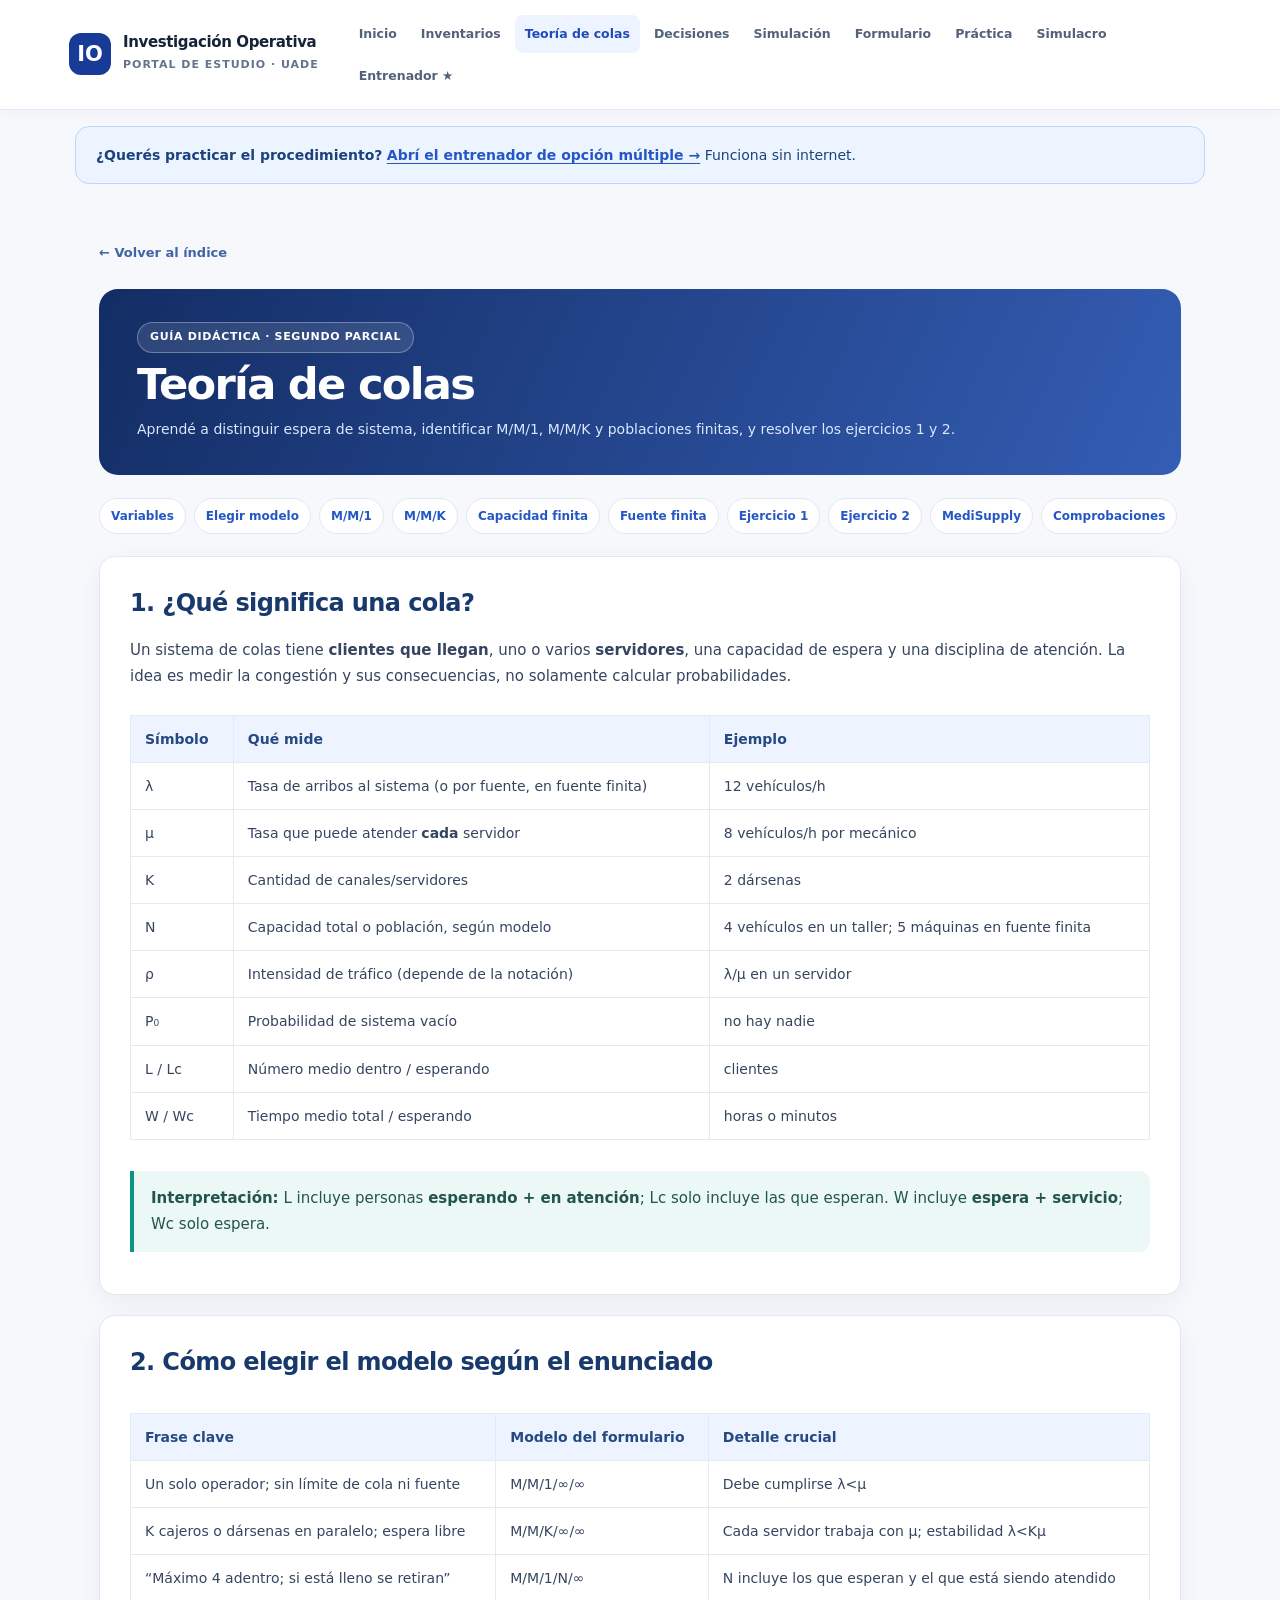
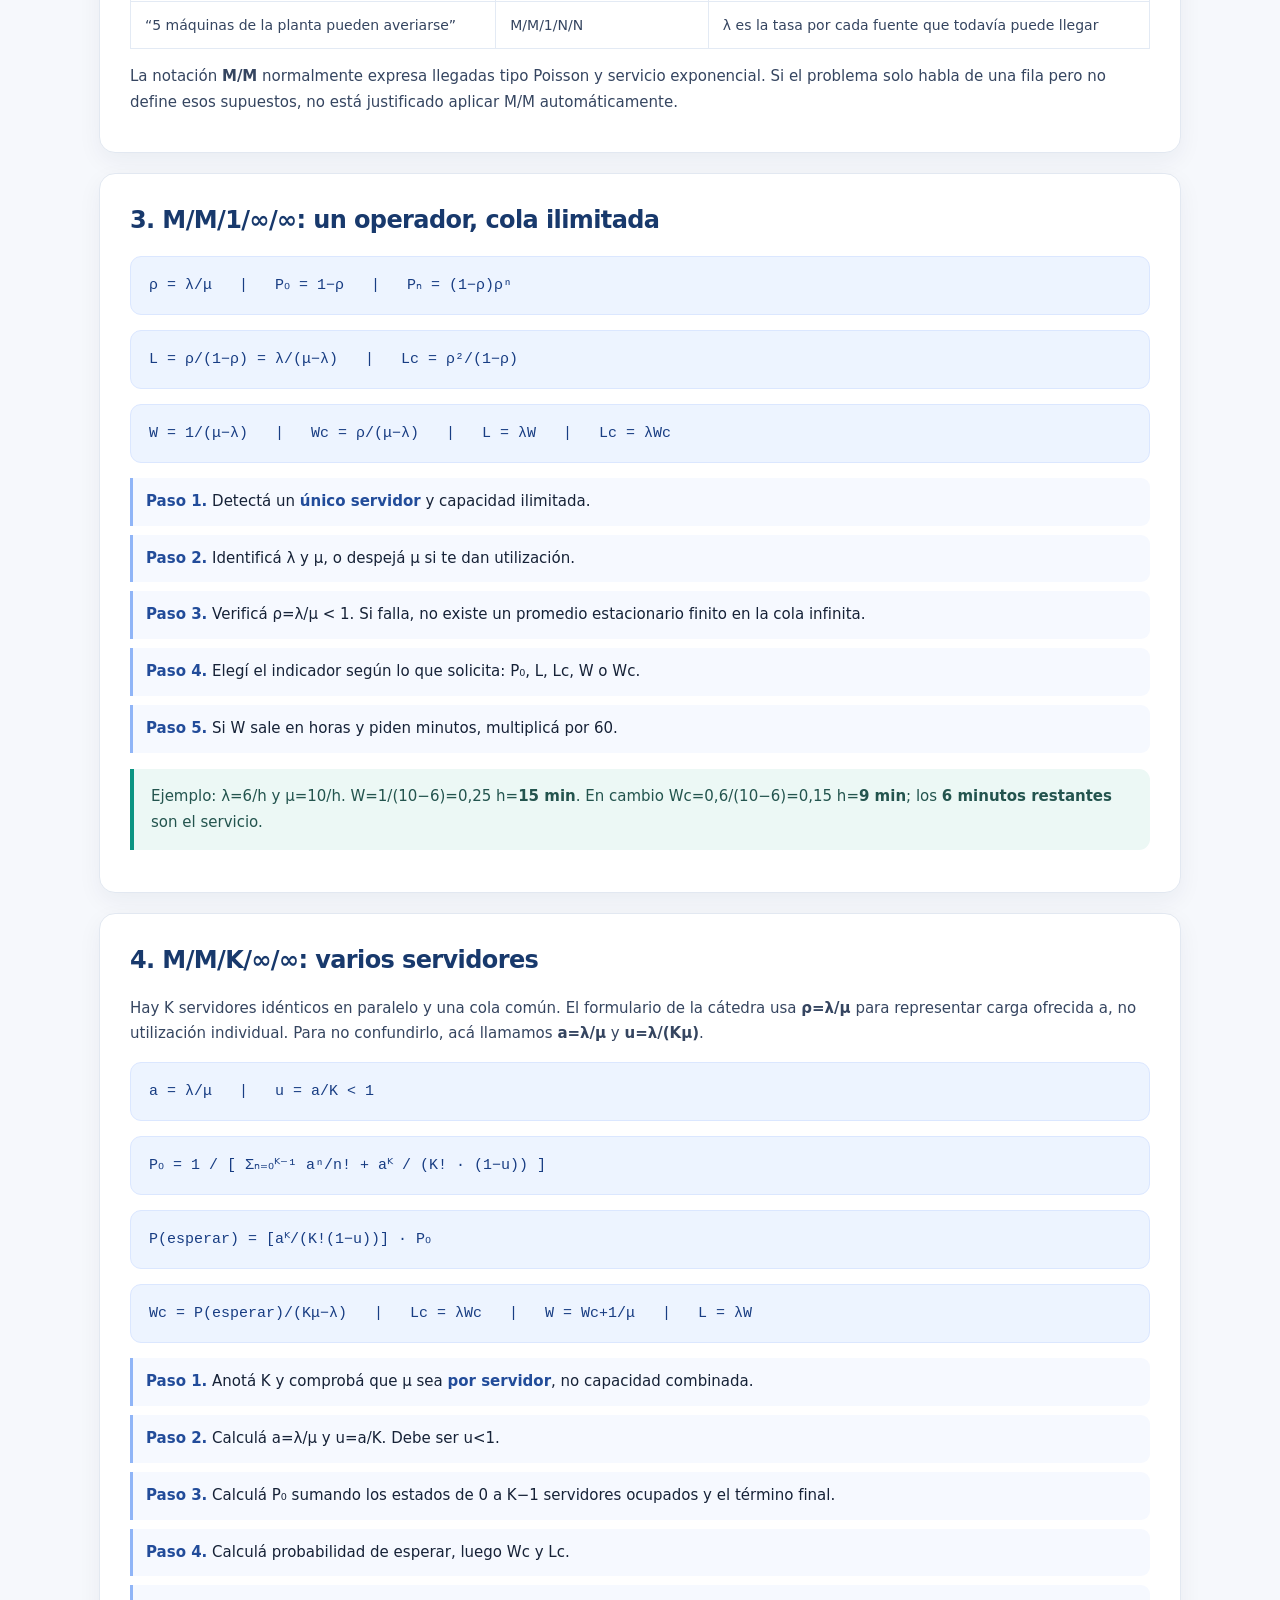
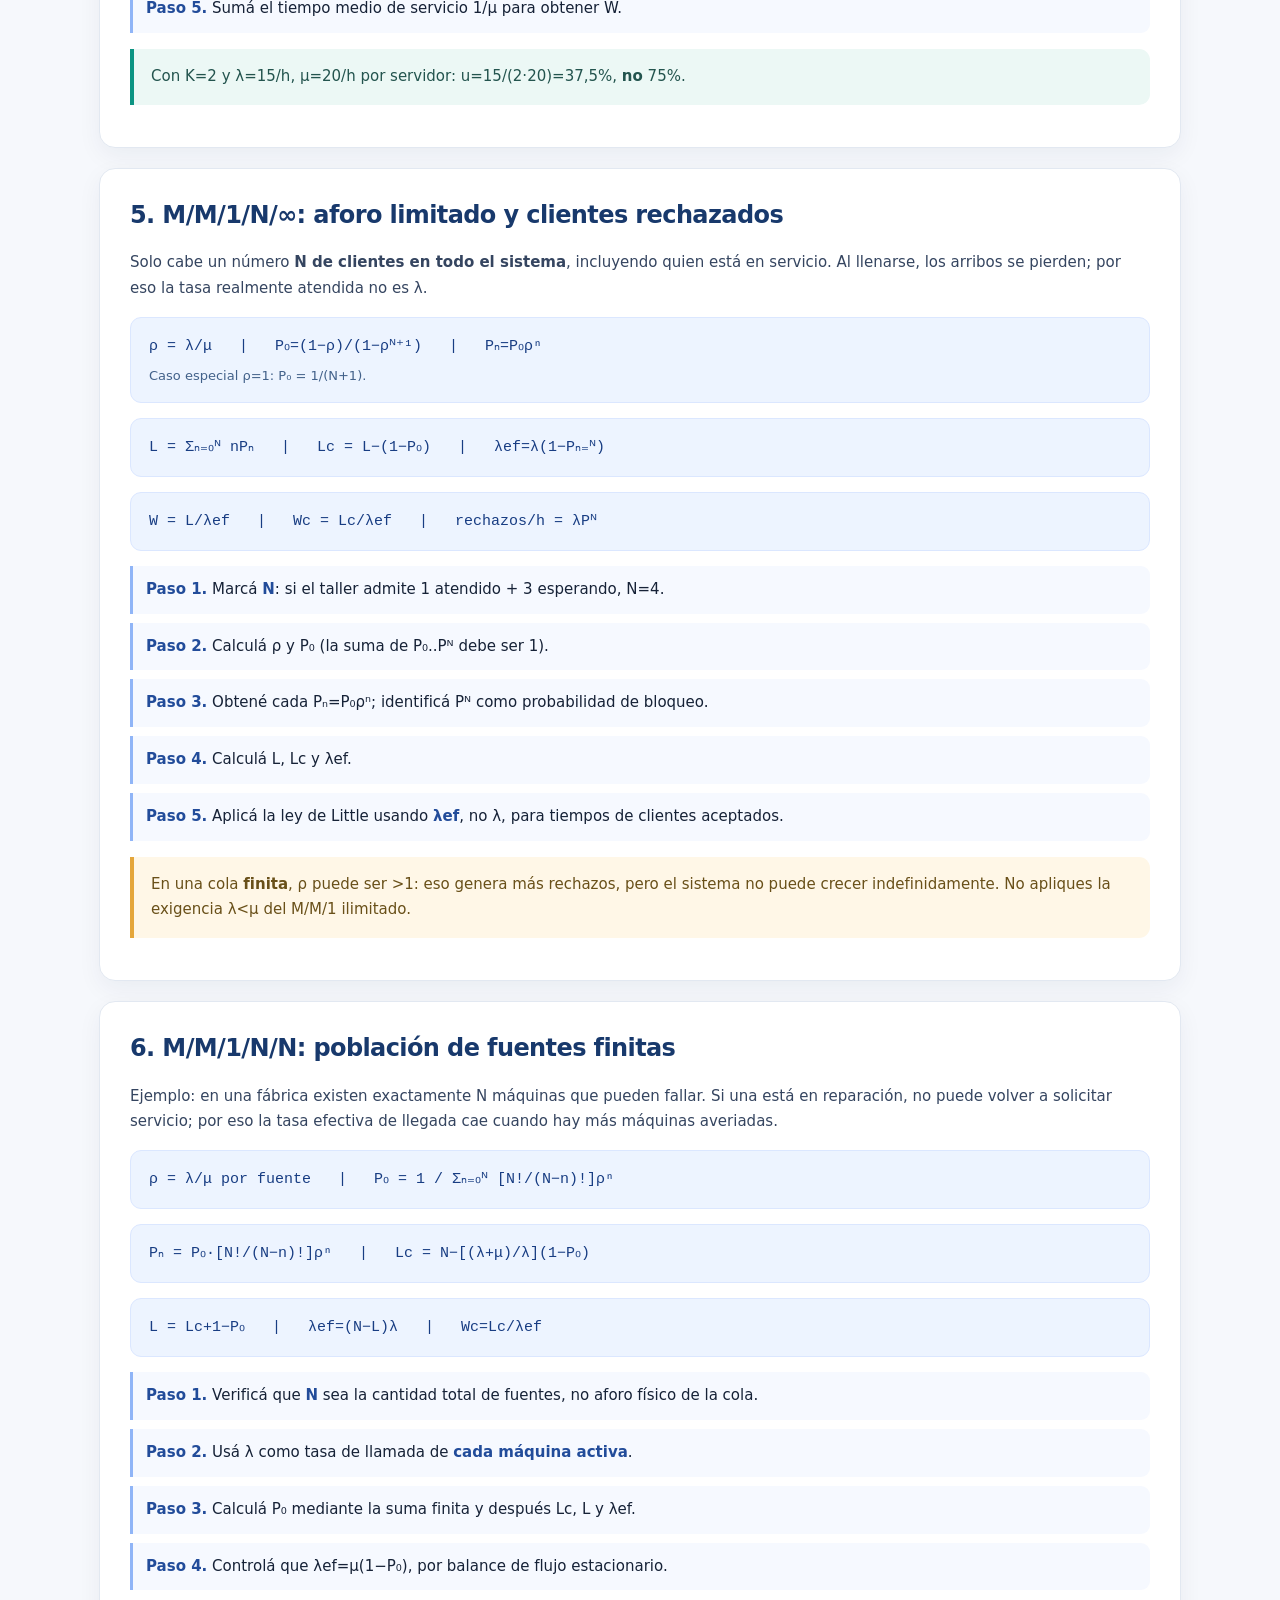
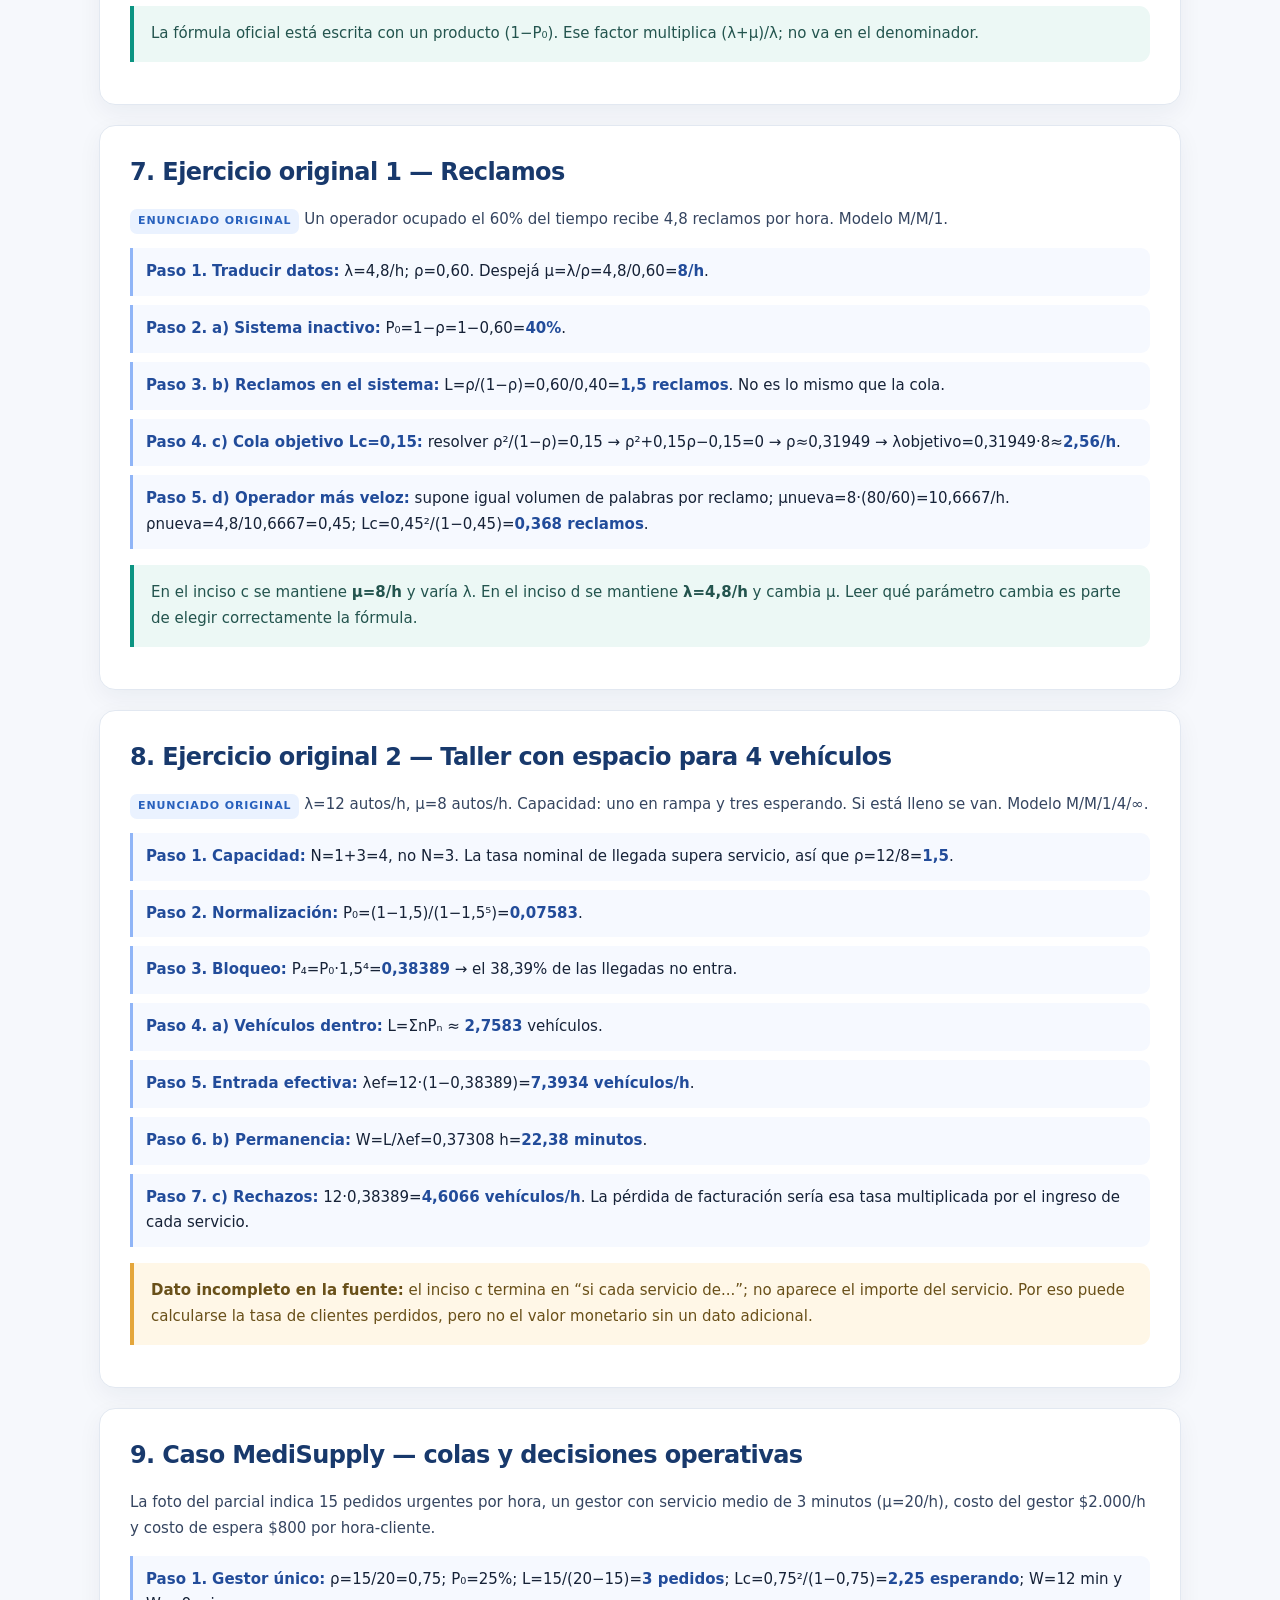
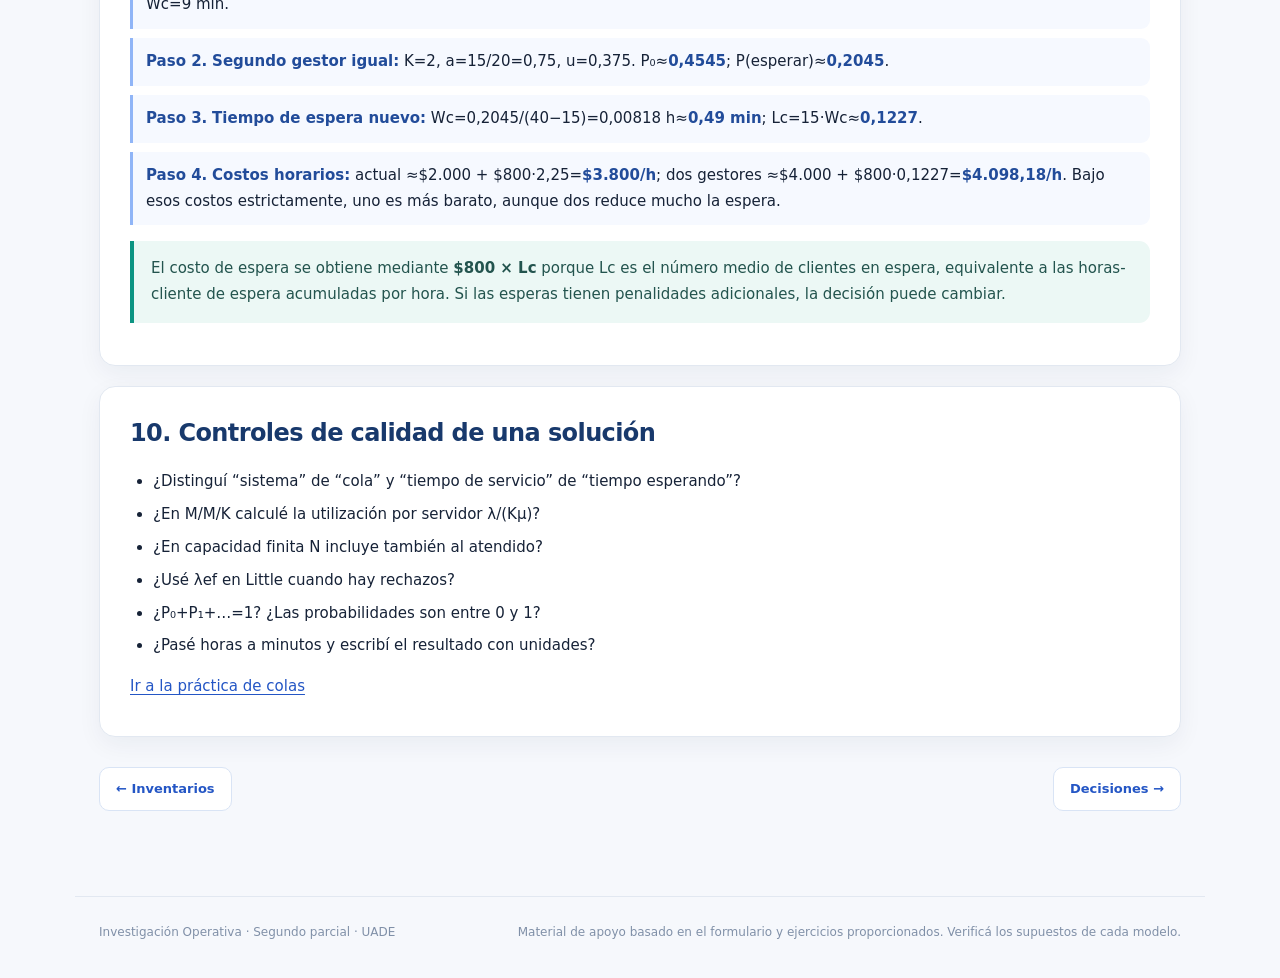
==== commit 92706ccf: "Agregar entrenador interactivo offline" ====
--- a/colas.html
+++ b/colas.html
@@ -9,4 +9,4 @@
 .lesson details{transition:background .2s}.lesson details[open]{background:#f6f9ff}.lesson details summary{font-size:14px}.solution-content{padding:13px 2px 2px}.solution-content p{font-size:14px}.index-count{display:inline-block;font-size:12px;color:#58749f;background:#edf4ff;padding:3px 9px;border-radius:8px;font-weight:700}.nextlinks{display:flex;justify-content:space-between;gap:12px;flex-wrap:wrap;margin-top:30px}.nextlinks a{background:white;border:1px solid #d9e4f5;padding:10px 16px;border-radius:10px;text-decoration:none;font-size:13px;font-weight:750}.table-wrap{overflow-x:auto;max-width:100%}.lesson table{display:table;width:100%;table-layout:auto}.lesson td,.lesson th{white-space:normal;min-width:70px}.mini{font-size:13px}.formula-list li{margin:12px 0}.score{border:1px solid #dbe6f8;border-radius:10px;padding:14px;background:#f7faff}.footnote{font-size:12px!important;color:#697d99!important}.link-list{display:grid;grid-template-columns:repeat(2,minmax(0,1fr));gap:10px}.link-list a{padding:12px;border:1px solid var(--border);border-radius:10px;text-decoration:none;font-weight:650}.link-list a:hover{background:#f2f6ff}.lesson pre{white-space:pre-wrap;word-break:break-word;background:#132e59;color:#eff6ff;padding:15px 17px;border-radius:12px;overflow-x:auto;font-size:13px;line-height:1.7}.practice-grid{display:grid;grid-template-columns:1fr 1fr;gap:12px}.practice-grid>div{border:1px solid #dfe7f1;border-radius:12px;padding:15px;background:#fbfcff}.muted{color:#60718a}.tag{font-size:12px;display:inline-block;background:#f1f5fb;border-radius:6px;padding:3px 7px;margin:2px;color:#455b7c}
 @media(max-width:680px){.practice-grid,.link-list{grid-template-columns:1fr}.lesson table{display:block}.timeline>*{min-width:150px}}
 @media print{.site-header,.footer,.nextlinks,.learn-map{display:none}.container{max-width:none;padding:0}.page-heading{background:#18396c!important;-webkit-print-color-adjust:exact;print-color-adjust:exact}.lesson{break-inside:auto;box-shadow:none}.lesson details:not([open]) .solution-content{display:block}}
-</style></head><body><header class="site-header"><div class="header-inner"><a href="index.html" class="brand"><span class="brand-icon">IO</span><span><span class="brand-name" style="display:block">Investigación Operativa</span><span class="brand-sub">Portal de estudio · UADE</span></span></a><nav class="top-nav"><a href="index.html" class="">Inicio</a><a href="inventarios.html" class="">Inventarios</a><a href="colas.html" class="active">Teoría de colas</a><a href="decisiones.html" class="">Decisiones</a><a href="simulacion.html" class="">Simulación</a><a href="formulario.html" class="">Formulario</a><a href="practica.html" class="">Práctica</a><a href="simulacro.html" class="">Simulacro</a></nav></div></header><main class="container"><div class="content-heading"><a class="backlink" href="index.html">← Volver al índice</a></div><div class="page-heading"><span class="pill">GUÍA DIDÁCTICA · SEGUNDO PARCIAL</span><h1>Teoría de colas</h1><p>Aprendé a distinguir espera de sistema, identificar M/M/1, M/M/K y poblaciones finitas, y resolver los ejercicios 1 y 2.</p></div><nav class="learn-map" aria-label="Secciones de la clase"><a href="#intro">Variables</a><a href="#selector">Elegir modelo</a><a href="#mm1">M/M/1</a><a href="#mmk">M/M/K</a><a href="#fin">Capacidad finita</a><a href="#pob">Fuente finita</a><a href="#ej1">Ejercicio 1</a><a href="#ej2">Ejercicio 2</a><a href="#medicola">MediSupply</a><a href="#test">Comprobaciones</a></nav><section class="lesson" id="intro"><h2>1. ¿Qué significa una cola?</h2><p>Un sistema de colas tiene <b>clientes que llegan</b>, uno o varios <b>servidores</b>, una capacidad de espera y una disciplina de atención. La idea es medir la congestión y sus consecuencias, no solamente calcular probabilidades.</p><div class="table-wrap"><table><thead><tr><th>Símbolo</th><th>Qué mide</th><th>Ejemplo</th></tr></thead><tbody><tr><td>λ</td><td>Tasa de arribos al sistema (o por fuente, en fuente finita)</td><td>12 vehículos/h</td></tr><tr><td>μ</td><td>Tasa que puede atender <b>cada</b> servidor</td><td>8 vehículos/h por mecánico</td></tr><tr><td>K</td><td>Cantidad de canales/servidores</td><td>2 dársenas</td></tr><tr><td>N</td><td>Capacidad total o población, según modelo</td><td>4 vehículos en un taller; 5 máquinas en fuente finita</td></tr><tr><td>ρ</td><td>Intensidad de tráfico (depende de la notación)</td><td>λ/μ en un servidor</td></tr><tr><td>P₀</td><td>Probabilidad de sistema vacío</td><td>no hay nadie</td></tr><tr><td>L / Lc</td><td>Número medio dentro / esperando</td><td>clientes</td></tr><tr><td>W / Wc</td><td>Tiempo medio total / esperando</td><td>horas o minutos</td></tr></tbody></table></div><div class="callout "><b>Interpretación:</b> L incluye personas <b>esperando + en atención</b>; Lc solo incluye las que esperan. W incluye <b>espera + servicio</b>; Wc solo espera.</div></section><section class="lesson" id="selector"><h2>2. Cómo elegir el modelo según el enunciado</h2><div class="table-wrap"><table><thead><tr><th>Frase clave</th><th>Modelo del formulario</th><th>Detalle crucial</th></tr></thead><tbody><tr><td>Un solo operador; sin límite de cola ni fuente</td><td>M/M/1/∞/∞</td><td>Debe cumplirse λ&lt;μ</td></tr><tr><td>K cajeros o dársenas en paralelo; espera libre</td><td>M/M/K/∞/∞</td><td>Cada servidor trabaja con μ; estabilidad λ&lt;Kμ</td></tr><tr><td>“Máximo 4 adentro; si está lleno se retiran”</td><td>M/M/1/N/∞</td><td>N incluye los que esperan y el que está siendo atendido</td></tr><tr><td>“5 máquinas de la planta pueden averiarse”</td><td>M/M/1/N/N</td><td>λ es la tasa por cada fuente que todavía puede llegar</td></tr></tbody></table></div><p>La notación <b>M/M</b> normalmente expresa llegadas tipo Poisson y servicio exponencial. Si el problema solo habla de una fila pero no define esos supuestos, no está justificado aplicar M/M automáticamente.</p></section><section class="lesson" id="mm1"><h2>3. M/M/1/∞/∞: un operador, cola ilimitada</h2><div class="formula">ρ = λ/μ &nbsp; | &nbsp; P₀ = 1−ρ &nbsp; | &nbsp; Pₙ = (1−ρ)ρⁿ</div><div class="formula">L = ρ/(1−ρ) = λ/(μ−λ) &nbsp; | &nbsp; Lc = ρ²/(1−ρ)</div><div class="formula">W = 1/(μ−λ) &nbsp; | &nbsp; Wc = ρ/(μ−λ) &nbsp; | &nbsp; L = λW &nbsp; | &nbsp; Lc = λWc</div><ol class="step-list"><li><b>Paso 1.</b> Detectá un <b>único servidor</b> y capacidad ilimitada.</li><li><b>Paso 2.</b> Identificá λ y μ, o despejá μ si te dan utilización.</li><li><b>Paso 3.</b> Verificá ρ=λ/μ &lt; 1. Si falla, no existe un promedio estacionario finito en la cola infinita.</li><li><b>Paso 4.</b> Elegí el indicador según lo que solicita: P₀, L, Lc, W o Wc.</li><li><b>Paso 5.</b> Si W sale en horas y piden minutos, multiplicá por 60.</li></ol><div class="callout ">Ejemplo: λ=6/h y μ=10/h. W=1/(10−6)=0,25 h=<b>15 min</b>. En cambio Wc=0,6/(10−6)=0,15 h=<b>9 min</b>; los <b>6 minutos restantes</b> son el servicio.</div></section><section class="lesson" id="mmk"><h2>4. M/M/K/∞/∞: varios servidores</h2><p>Hay K servidores idénticos en paralelo y una cola común. El formulario de la cátedra usa <b>ρ=λ/μ</b> para representar carga ofrecida a, no utilización individual. Para no confundirlo, acá llamamos <b>a=λ/μ</b> y <b>u=λ/(Kμ)</b>.</p><div class="formula">a = λ/μ &nbsp; | &nbsp; u = a/K &lt; 1</div><div class="formula">P₀ = 1 / [ Σₙ₌₀ᴷ⁻¹ aⁿ/n! + aᴷ / (K! · (1−u)) ]</div><div class="formula">P(esperar) = [aᴷ/(K!(1−u))] · P₀</div><div class="formula">Wc = P(esperar)/(Kμ−λ) &nbsp; | &nbsp; Lc = λWc &nbsp; | &nbsp; W = Wc+1/μ &nbsp; | &nbsp; L = λW</div><ol class="step-list"><li><b>Paso 1.</b> Anotá K y comprobá que μ sea <b>por servidor</b>, no capacidad combinada.</li><li><b>Paso 2.</b> Calculá a=λ/μ y u=a/K. Debe ser u&lt;1.</li><li><b>Paso 3.</b> Calculá P₀ sumando los estados de 0 a K−1 servidores ocupados y el término final.</li><li><b>Paso 4.</b> Calculá probabilidad de esperar, luego Wc y Lc.</li><li><b>Paso 5.</b> Sumá el tiempo medio de servicio 1/μ para obtener W.</li></ol><div class="callout ">Con K=2 y λ=15/h, μ=20/h por servidor: u=15/(2·20)=37,5%, <b>no</b> 75%.</div></section><section class="lesson" id="fin"><h2>5. M/M/1/N/∞: aforo limitado y clientes rechazados</h2><p>Solo cabe un número <b>N de clientes en todo el sistema</b>, incluyendo quien está en servicio. Al llenarse, los arribos se pierden; por eso la tasa realmente atendida no es λ.</p><div class="formula">ρ = λ/μ &nbsp; | &nbsp; P₀=(1−ρ)/(1−ρᴺ⁺¹) &nbsp; | &nbsp; Pₙ=P₀ρⁿ<span class=meaning>Caso especial ρ=1: P₀ = 1/(N+1).</span></div><div class="formula">L = Σₙ₌₀ᴺ nPₙ &nbsp; | &nbsp; Lc = L−(1−P₀) &nbsp; | &nbsp; λef=λ(1−Pₙ₌ᴺ)</div><div class="formula">W = L/λef &nbsp; | &nbsp; Wc = Lc/λef &nbsp; | &nbsp; rechazos/h = λPᴺ</div><ol class="step-list"><li><b>Paso 1.</b> Marcá <b>N</b>: si el taller admite 1 atendido + 3 esperando, N=4.</li><li><b>Paso 2.</b> Calculá ρ y P₀ (la suma de P₀..Pᴺ debe ser 1).</li><li><b>Paso 3.</b> Obtené cada Pₙ=P₀ρⁿ; identificá Pᴺ como probabilidad de bloqueo.</li><li><b>Paso 4.</b> Calculá L, Lc y λef.</li><li><b>Paso 5.</b> Aplicá la ley de Little usando <b>λef</b>, no λ, para tiempos de clientes aceptados.</li></ol><div class="callout warning">En una cola <b>finita</b>, ρ puede ser &gt;1: eso genera más rechazos, pero el sistema no puede crecer indefinidamente. No apliques la exigencia λ&lt;μ del M/M/1 ilimitado.</div></section><section class="lesson" id="pob"><h2>6. M/M/1/N/N: población de fuentes finitas</h2><p>Ejemplo: en una fábrica existen exactamente N máquinas que pueden fallar. Si una está en reparación, no puede volver a solicitar servicio; por eso la tasa efectiva de llegada cae cuando hay más máquinas averiadas.</p><div class="formula">ρ = λ/μ por fuente &nbsp; | &nbsp; P₀ = 1 / Σₙ₌₀ᴺ [N!/(N−n)!]ρⁿ</div><div class="formula">Pₙ = P₀·[N!/(N−n)!]ρⁿ &nbsp; | &nbsp; Lc = N−[(λ+μ)/λ](1−P₀)</div><div class="formula">L = Lc+1−P₀ &nbsp; | &nbsp; λef=(N−L)λ &nbsp; | &nbsp; Wc=Lc/λef</div><ol class="step-list"><li><b>Paso 1.</b> Verificá que <b>N</b> sea la cantidad total de fuentes, no aforo físico de la cola.</li><li><b>Paso 2.</b> Usá λ como tasa de llamada de <b>cada máquina activa</b>.</li><li><b>Paso 3.</b> Calculá P₀ mediante la suma finita y después Lc, L y λef.</li><li><b>Paso 4.</b> Controlá que λef=μ(1−P₀), por balance de flujo estacionario.</li></ol><div class="callout ">La fórmula oficial está escrita con un producto (1−P₀). Ese factor multiplica (λ+μ)/λ; no va en el denominador.</div></section><section class="lesson" id="ej1"><h2>7. Ejercicio original 1 — Reclamos</h2><p><span class="example-tag">Enunciado original</span> Un operador ocupado el 60% del tiempo recibe 4,8 reclamos por hora. Modelo M/M/1.</p><ol class="step-list"><li><b>Paso 1.</b> <b>Traducir datos:</b> λ=4,8/h; ρ=0,60. Despejá μ=λ/ρ=4,8/0,60=<b>8/h</b>.</li><li><b>Paso 2.</b> <b>a) Sistema inactivo:</b> P₀=1−ρ=1−0,60=<b>40%</b>.</li><li><b>Paso 3.</b> <b>b) Reclamos en el sistema:</b> L=ρ/(1−ρ)=0,60/0,40=<b>1,5 reclamos</b>. No es lo mismo que la cola.</li><li><b>Paso 4.</b> <b>c) Cola objetivo Lc=0,15:</b> resolver ρ²/(1−ρ)=0,15 → ρ²+0,15ρ−0,15=0 → ρ≈0,31949 → λobjetivo=0,31949·8≈<b>2,56/h</b>.</li><li><b>Paso 5.</b> <b>d) Operador más veloz:</b> supone igual volumen de palabras por reclamo; μnueva=8·(80/60)=10,6667/h. ρnueva=4,8/10,6667=0,45; Lc=0,45²/(1−0,45)=<b>0,368 reclamos</b>.</li></ol><div class="callout ">En el inciso c se mantiene <b>μ=8/h</b> y varía λ. En el inciso d se mantiene <b>λ=4,8/h</b> y cambia μ. Leer qué parámetro cambia es parte de elegir correctamente la fórmula.</div></section><section class="lesson" id="ej2"><h2>8. Ejercicio original 2 — Taller con espacio para 4 vehículos</h2><p><span class="example-tag">Enunciado original</span> λ=12 autos/h, μ=8 autos/h. Capacidad: uno en rampa y tres esperando. Si está lleno se van. Modelo M/M/1/4/∞.</p><ol class="step-list"><li><b>Paso 1.</b> <b>Capacidad:</b> N=1+3=4, no N=3. La tasa nominal de llegada supera servicio, así que ρ=12/8=<b>1,5</b>.</li><li><b>Paso 2.</b> <b>Normalización:</b> P₀=(1−1,5)/(1−1,5⁵)=<b>0,07583</b>.</li><li><b>Paso 3.</b> <b>Bloqueo:</b> P₄=P₀·1,5⁴=<b>0,38389</b> → el 38,39% de las llegadas no entra.</li><li><b>Paso 4.</b> <b>a) Vehículos dentro:</b> L=ΣnPₙ ≈ <b>2,7583</b> vehículos.</li><li><b>Paso 5.</b> <b>Entrada efectiva:</b> λef=12·(1−0,38389)=<b>7,3934 vehículos/h</b>.</li><li><b>Paso 6.</b> <b>b) Permanencia:</b> W=L/λef=0,37308 h=<b>22,38 minutos</b>.</li><li><b>Paso 7.</b> <b>c) Rechazos:</b> 12·0,38389=<b>4,6066 vehículos/h</b>. La pérdida de facturación sería esa tasa multiplicada por el ingreso de cada servicio.</li></ol><div class="callout warning"><b>Dato incompleto en la fuente:</b> el inciso c termina en “si cada servicio de...”; no aparece el importe del servicio. Por eso puede calcularse la tasa de clientes perdidos, pero no el valor monetario sin un dato adicional.</div></section><section class="lesson" id="medicola"><h2>9. Caso MediSupply — colas y decisiones operativas</h2><p>La foto del parcial indica 15 pedidos urgentes por hora, un gestor con servicio medio de 3 minutos (μ=20/h), costo del gestor $2.000/h y costo de espera $800 por hora-cliente.</p><ol class="step-list"><li><b>Paso 1.</b> <b>Gestor único:</b> ρ=15/20=0,75; P₀=25%; L=15/(20−15)=<b>3 pedidos</b>; Lc=0,75²/(1−0,75)=<b>2,25 esperando</b>; W=12 min y Wc=9 min.</li><li><b>Paso 2.</b> <b>Segundo gestor igual:</b> K=2, a=15/20=0,75, u=0,375. P₀≈<b>0,4545</b>; P(esperar)≈<b>0,2045</b>.</li><li><b>Paso 3.</b> <b>Tiempo de espera nuevo:</b> Wc=0,2045/(40−15)=0,00818 h≈<b>0,49 min</b>; Lc=15·Wc≈<b>0,1227</b>.</li><li><b>Paso 4.</b> <b>Costos horarios:</b> actual ≈$2.000 + $800·2,25=<b>$3.800/h</b>; dos gestores ≈$4.000 + $800·0,1227=<b>$4.098,18/h</b>. Bajo esos costos estrictamente, uno es más barato, aunque dos reduce mucho la espera.</li></ol><div class="callout ">El costo de espera se obtiene mediante <b>$800 × Lc</b> porque Lc es el número medio de clientes en espera, equivalente a las horas-cliente de espera acumuladas por hora. Si las esperas tienen penalidades adicionales, la decisión puede cambiar.</div></section><section class="lesson" id="test"><h2>10. Controles de calidad de una solución</h2><ul><li>¿Distinguí “sistema” de “cola” y “tiempo de servicio” de “tiempo esperando”?</li><li>¿En M/M/K calculé la utilización por servidor λ/(Kμ)?</li><li>¿En capacidad finita N incluye también al atendido?</li><li>¿Usé λef en Little cuando hay rechazos?</li><li>¿P₀+P₁+…=1? ¿Las probabilidades son entre 0 y 1?</li><li>¿Pasé horas a minutos y escribí el resultado con unidades?</li></ul><p><a href="practica.html#colas">Ir a la práctica de colas</a></p></section><div class="nextlinks"><a href=inventarios.html>← Inventarios</a><a href=decisiones.html>Decisiones →</a></div></main><footer class="footer"><span>Investigación Operativa · Segundo parcial · UADE</span><span>Material de apoyo basado en el formulario y ejercicios proporcionados. Verificá los supuestos de cada modelo.</span></footer></body></html>+</style></head><body><header class="site-header"><div class="header-inner"><a href="index.html" class="brand"><span class="brand-icon">IO</span><span><span class="brand-name" style="display:block">Investigación Operativa</span><span class="brand-sub">Portal de estudio · UADE</span></span></a><nav class="top-nav"><a href="index.html" class="">Inicio</a><a href="inventarios.html" class="">Inventarios</a><a href="colas.html" class="active">Teoría de colas</a><a href="decisiones.html" class="">Decisiones</a><a href="simulacion.html" class="">Simulación</a><a href="formulario.html" class="">Formulario</a><a href="practica.html" class="">Práctica</a><a href="simulacro.html" class="">Simulacro</a><a href="entrenador.html">Entrenador ★</a></nav></div></header><aside style="max-width:1130px;margin:16px auto 24px;padding:16px 20px;background:#ecf4ff;border:1px solid #bdd4ff;border-radius:14px;color:#1b427b;font-size:14px"><strong>¿Querés practicar el procedimiento?</strong> <a style="font-weight:800" href="entrenador.html?tema=Teoría%20de%20colas">Abrí el entrenador de opción múltiple →</a> Funciona sin internet.</aside><main class="container"><div class="content-heading"><a class="backlink" href="index.html">← Volver al índice</a></div><div class="page-heading"><span class="pill">GUÍA DIDÁCTICA · SEGUNDO PARCIAL</span><h1>Teoría de colas</h1><p>Aprendé a distinguir espera de sistema, identificar M/M/1, M/M/K y poblaciones finitas, y resolver los ejercicios 1 y 2.</p></div><nav class="learn-map" aria-label="Secciones de la clase"><a href="#intro">Variables</a><a href="#selector">Elegir modelo</a><a href="#mm1">M/M/1</a><a href="#mmk">M/M/K</a><a href="#fin">Capacidad finita</a><a href="#pob">Fuente finita</a><a href="#ej1">Ejercicio 1</a><a href="#ej2">Ejercicio 2</a><a href="#medicola">MediSupply</a><a href="#test">Comprobaciones</a></nav><section class="lesson" id="intro"><h2>1. ¿Qué significa una cola?</h2><p>Un sistema de colas tiene <b>clientes que llegan</b>, uno o varios <b>servidores</b>, una capacidad de espera y una disciplina de atención. La idea es medir la congestión y sus consecuencias, no solamente calcular probabilidades.</p><div class="table-wrap"><table><thead><tr><th>Símbolo</th><th>Qué mide</th><th>Ejemplo</th></tr></thead><tbody><tr><td>λ</td><td>Tasa de arribos al sistema (o por fuente, en fuente finita)</td><td>12 vehículos/h</td></tr><tr><td>μ</td><td>Tasa que puede atender <b>cada</b> servidor</td><td>8 vehículos/h por mecánico</td></tr><tr><td>K</td><td>Cantidad de canales/servidores</td><td>2 dársenas</td></tr><tr><td>N</td><td>Capacidad total o población, según modelo</td><td>4 vehículos en un taller; 5 máquinas en fuente finita</td></tr><tr><td>ρ</td><td>Intensidad de tráfico (depende de la notación)</td><td>λ/μ en un servidor</td></tr><tr><td>P₀</td><td>Probabilidad de sistema vacío</td><td>no hay nadie</td></tr><tr><td>L / Lc</td><td>Número medio dentro / esperando</td><td>clientes</td></tr><tr><td>W / Wc</td><td>Tiempo medio total / esperando</td><td>horas o minutos</td></tr></tbody></table></div><div class="callout "><b>Interpretación:</b> L incluye personas <b>esperando + en atención</b>; Lc solo incluye las que esperan. W incluye <b>espera + servicio</b>; Wc solo espera.</div></section><section class="lesson" id="selector"><h2>2. Cómo elegir el modelo según el enunciado</h2><div class="table-wrap"><table><thead><tr><th>Frase clave</th><th>Modelo del formulario</th><th>Detalle crucial</th></tr></thead><tbody><tr><td>Un solo operador; sin límite de cola ni fuente</td><td>M/M/1/∞/∞</td><td>Debe cumplirse λ&lt;μ</td></tr><tr><td>K cajeros o dársenas en paralelo; espera libre</td><td>M/M/K/∞/∞</td><td>Cada servidor trabaja con μ; estabilidad λ&lt;Kμ</td></tr><tr><td>“Máximo 4 adentro; si está lleno se retiran”</td><td>M/M/1/N/∞</td><td>N incluye los que esperan y el que está siendo atendido</td></tr><tr><td>“5 máquinas de la planta pueden averiarse”</td><td>M/M/1/N/N</td><td>λ es la tasa por cada fuente que todavía puede llegar</td></tr></tbody></table></div><p>La notación <b>M/M</b> normalmente expresa llegadas tipo Poisson y servicio exponencial. Si el problema solo habla de una fila pero no define esos supuestos, no está justificado aplicar M/M automáticamente.</p></section><section class="lesson" id="mm1"><h2>3. M/M/1/∞/∞: un operador, cola ilimitada</h2><div class="formula">ρ = λ/μ &nbsp; | &nbsp; P₀ = 1−ρ &nbsp; | &nbsp; Pₙ = (1−ρ)ρⁿ</div><div class="formula">L = ρ/(1−ρ) = λ/(μ−λ) &nbsp; | &nbsp; Lc = ρ²/(1−ρ)</div><div class="formula">W = 1/(μ−λ) &nbsp; | &nbsp; Wc = ρ/(μ−λ) &nbsp; | &nbsp; L = λW &nbsp; | &nbsp; Lc = λWc</div><ol class="step-list"><li><b>Paso 1.</b> Detectá un <b>único servidor</b> y capacidad ilimitada.</li><li><b>Paso 2.</b> Identificá λ y μ, o despejá μ si te dan utilización.</li><li><b>Paso 3.</b> Verificá ρ=λ/μ &lt; 1. Si falla, no existe un promedio estacionario finito en la cola infinita.</li><li><b>Paso 4.</b> Elegí el indicador según lo que solicita: P₀, L, Lc, W o Wc.</li><li><b>Paso 5.</b> Si W sale en horas y piden minutos, multiplicá por 60.</li></ol><div class="callout ">Ejemplo: λ=6/h y μ=10/h. W=1/(10−6)=0,25 h=<b>15 min</b>. En cambio Wc=0,6/(10−6)=0,15 h=<b>9 min</b>; los <b>6 minutos restantes</b> son el servicio.</div></section><section class="lesson" id="mmk"><h2>4. M/M/K/∞/∞: varios servidores</h2><p>Hay K servidores idénticos en paralelo y una cola común. El formulario de la cátedra usa <b>ρ=λ/μ</b> para representar carga ofrecida a, no utilización individual. Para no confundirlo, acá llamamos <b>a=λ/μ</b> y <b>u=λ/(Kμ)</b>.</p><div class="formula">a = λ/μ &nbsp; | &nbsp; u = a/K &lt; 1</div><div class="formula">P₀ = 1 / [ Σₙ₌₀ᴷ⁻¹ aⁿ/n! + aᴷ / (K! · (1−u)) ]</div><div class="formula">P(esperar) = [aᴷ/(K!(1−u))] · P₀</div><div class="formula">Wc = P(esperar)/(Kμ−λ) &nbsp; | &nbsp; Lc = λWc &nbsp; | &nbsp; W = Wc+1/μ &nbsp; | &nbsp; L = λW</div><ol class="step-list"><li><b>Paso 1.</b> Anotá K y comprobá que μ sea <b>por servidor</b>, no capacidad combinada.</li><li><b>Paso 2.</b> Calculá a=λ/μ y u=a/K. Debe ser u&lt;1.</li><li><b>Paso 3.</b> Calculá P₀ sumando los estados de 0 a K−1 servidores ocupados y el término final.</li><li><b>Paso 4.</b> Calculá probabilidad de esperar, luego Wc y Lc.</li><li><b>Paso 5.</b> Sumá el tiempo medio de servicio 1/μ para obtener W.</li></ol><div class="callout ">Con K=2 y λ=15/h, μ=20/h por servidor: u=15/(2·20)=37,5%, <b>no</b> 75%.</div></section><section class="lesson" id="fin"><h2>5. M/M/1/N/∞: aforo limitado y clientes rechazados</h2><p>Solo cabe un número <b>N de clientes en todo el sistema</b>, incluyendo quien está en servicio. Al llenarse, los arribos se pierden; por eso la tasa realmente atendida no es λ.</p><div class="formula">ρ = λ/μ &nbsp; | &nbsp; P₀=(1−ρ)/(1−ρᴺ⁺¹) &nbsp; | &nbsp; Pₙ=P₀ρⁿ<span class=meaning>Caso especial ρ=1: P₀ = 1/(N+1).</span></div><div class="formula">L = Σₙ₌₀ᴺ nPₙ &nbsp; | &nbsp; Lc = L−(1−P₀) &nbsp; | &nbsp; λef=λ(1−Pₙ₌ᴺ)</div><div class="formula">W = L/λef &nbsp; | &nbsp; Wc = Lc/λef &nbsp; | &nbsp; rechazos/h = λPᴺ</div><ol class="step-list"><li><b>Paso 1.</b> Marcá <b>N</b>: si el taller admite 1 atendido + 3 esperando, N=4.</li><li><b>Paso 2.</b> Calculá ρ y P₀ (la suma de P₀..Pᴺ debe ser 1).</li><li><b>Paso 3.</b> Obtené cada Pₙ=P₀ρⁿ; identificá Pᴺ como probabilidad de bloqueo.</li><li><b>Paso 4.</b> Calculá L, Lc y λef.</li><li><b>Paso 5.</b> Aplicá la ley de Little usando <b>λef</b>, no λ, para tiempos de clientes aceptados.</li></ol><div class="callout warning">En una cola <b>finita</b>, ρ puede ser &gt;1: eso genera más rechazos, pero el sistema no puede crecer indefinidamente. No apliques la exigencia λ&lt;μ del M/M/1 ilimitado.</div></section><section class="lesson" id="pob"><h2>6. M/M/1/N/N: población de fuentes finitas</h2><p>Ejemplo: en una fábrica existen exactamente N máquinas que pueden fallar. Si una está en reparación, no puede volver a solicitar servicio; por eso la tasa efectiva de llegada cae cuando hay más máquinas averiadas.</p><div class="formula">ρ = λ/μ por fuente &nbsp; | &nbsp; P₀ = 1 / Σₙ₌₀ᴺ [N!/(N−n)!]ρⁿ</div><div class="formula">Pₙ = P₀·[N!/(N−n)!]ρⁿ &nbsp; | &nbsp; Lc = N−[(λ+μ)/λ](1−P₀)</div><div class="formula">L = Lc+1−P₀ &nbsp; | &nbsp; λef=(N−L)λ &nbsp; | &nbsp; Wc=Lc/λef</div><ol class="step-list"><li><b>Paso 1.</b> Verificá que <b>N</b> sea la cantidad total de fuentes, no aforo físico de la cola.</li><li><b>Paso 2.</b> Usá λ como tasa de llamada de <b>cada máquina activa</b>.</li><li><b>Paso 3.</b> Calculá P₀ mediante la suma finita y después Lc, L y λef.</li><li><b>Paso 4.</b> Controlá que λef=μ(1−P₀), por balance de flujo estacionario.</li></ol><div class="callout ">La fórmula oficial está escrita con un producto (1−P₀). Ese factor multiplica (λ+μ)/λ; no va en el denominador.</div></section><section class="lesson" id="ej1"><h2>7. Ejercicio original 1 — Reclamos</h2><p><span class="example-tag">Enunciado original</span> Un operador ocupado el 60% del tiempo recibe 4,8 reclamos por hora. Modelo M/M/1.</p><ol class="step-list"><li><b>Paso 1.</b> <b>Traducir datos:</b> λ=4,8/h; ρ=0,60. Despejá μ=λ/ρ=4,8/0,60=<b>8/h</b>.</li><li><b>Paso 2.</b> <b>a) Sistema inactivo:</b> P₀=1−ρ=1−0,60=<b>40%</b>.</li><li><b>Paso 3.</b> <b>b) Reclamos en el sistema:</b> L=ρ/(1−ρ)=0,60/0,40=<b>1,5 reclamos</b>. No es lo mismo que la cola.</li><li><b>Paso 4.</b> <b>c) Cola objetivo Lc=0,15:</b> resolver ρ²/(1−ρ)=0,15 → ρ²+0,15ρ−0,15=0 → ρ≈0,31949 → λobjetivo=0,31949·8≈<b>2,56/h</b>.</li><li><b>Paso 5.</b> <b>d) Operador más veloz:</b> supone igual volumen de palabras por reclamo; μnueva=8·(80/60)=10,6667/h. ρnueva=4,8/10,6667=0,45; Lc=0,45²/(1−0,45)=<b>0,368 reclamos</b>.</li></ol><div class="callout ">En el inciso c se mantiene <b>μ=8/h</b> y varía λ. En el inciso d se mantiene <b>λ=4,8/h</b> y cambia μ. Leer qué parámetro cambia es parte de elegir correctamente la fórmula.</div></section><section class="lesson" id="ej2"><h2>8. Ejercicio original 2 — Taller con espacio para 4 vehículos</h2><p><span class="example-tag">Enunciado original</span> λ=12 autos/h, μ=8 autos/h. Capacidad: uno en rampa y tres esperando. Si está lleno se van. Modelo M/M/1/4/∞.</p><ol class="step-list"><li><b>Paso 1.</b> <b>Capacidad:</b> N=1+3=4, no N=3. La tasa nominal de llegada supera servicio, así que ρ=12/8=<b>1,5</b>.</li><li><b>Paso 2.</b> <b>Normalización:</b> P₀=(1−1,5)/(1−1,5⁵)=<b>0,07583</b>.</li><li><b>Paso 3.</b> <b>Bloqueo:</b> P₄=P₀·1,5⁴=<b>0,38389</b> → el 38,39% de las llegadas no entra.</li><li><b>Paso 4.</b> <b>a) Vehículos dentro:</b> L=ΣnPₙ ≈ <b>2,7583</b> vehículos.</li><li><b>Paso 5.</b> <b>Entrada efectiva:</b> λef=12·(1−0,38389)=<b>7,3934 vehículos/h</b>.</li><li><b>Paso 6.</b> <b>b) Permanencia:</b> W=L/λef=0,37308 h=<b>22,38 minutos</b>.</li><li><b>Paso 7.</b> <b>c) Rechazos:</b> 12·0,38389=<b>4,6066 vehículos/h</b>. La pérdida de facturación sería esa tasa multiplicada por el ingreso de cada servicio.</li></ol><div class="callout warning"><b>Dato incompleto en la fuente:</b> el inciso c termina en “si cada servicio de...”; no aparece el importe del servicio. Por eso puede calcularse la tasa de clientes perdidos, pero no el valor monetario sin un dato adicional.</div></section><section class="lesson" id="medicola"><h2>9. Caso MediSupply — colas y decisiones operativas</h2><p>La foto del parcial indica 15 pedidos urgentes por hora, un gestor con servicio medio de 3 minutos (μ=20/h), costo del gestor $2.000/h y costo de espera $800 por hora-cliente.</p><ol class="step-list"><li><b>Paso 1.</b> <b>Gestor único:</b> ρ=15/20=0,75; P₀=25%; L=15/(20−15)=<b>3 pedidos</b>; Lc=0,75²/(1−0,75)=<b>2,25 esperando</b>; W=12 min y Wc=9 min.</li><li><b>Paso 2.</b> <b>Segundo gestor igual:</b> K=2, a=15/20=0,75, u=0,375. P₀≈<b>0,4545</b>; P(esperar)≈<b>0,2045</b>.</li><li><b>Paso 3.</b> <b>Tiempo de espera nuevo:</b> Wc=0,2045/(40−15)=0,00818 h≈<b>0,49 min</b>; Lc=15·Wc≈<b>0,1227</b>.</li><li><b>Paso 4.</b> <b>Costos horarios:</b> actual ≈$2.000 + $800·2,25=<b>$3.800/h</b>; dos gestores ≈$4.000 + $800·0,1227=<b>$4.098,18/h</b>. Bajo esos costos estrictamente, uno es más barato, aunque dos reduce mucho la espera.</li></ol><div class="callout ">El costo de espera se obtiene mediante <b>$800 × Lc</b> porque Lc es el número medio de clientes en espera, equivalente a las horas-cliente de espera acumuladas por hora. Si las esperas tienen penalidades adicionales, la decisión puede cambiar.</div></section><section class="lesson" id="test"><h2>10. Controles de calidad de una solución</h2><ul><li>¿Distinguí “sistema” de “cola” y “tiempo de servicio” de “tiempo esperando”?</li><li>¿En M/M/K calculé la utilización por servidor λ/(Kμ)?</li><li>¿En capacidad finita N incluye también al atendido?</li><li>¿Usé λef en Little cuando hay rechazos?</li><li>¿P₀+P₁+…=1? ¿Las probabilidades son entre 0 y 1?</li><li>¿Pasé horas a minutos y escribí el resultado con unidades?</li></ul><p><a href="practica.html#colas">Ir a la práctica de colas</a></p></section><div class="nextlinks"><a href=inventarios.html>← Inventarios</a><a href=decisiones.html>Decisiones →</a></div></main><footer class="footer"><span>Investigación Operativa · Segundo parcial · UADE</span><span>Material de apoyo basado en el formulario y ejercicios proporcionados. Verificá los supuestos de cada modelo.</span></footer></body></html>
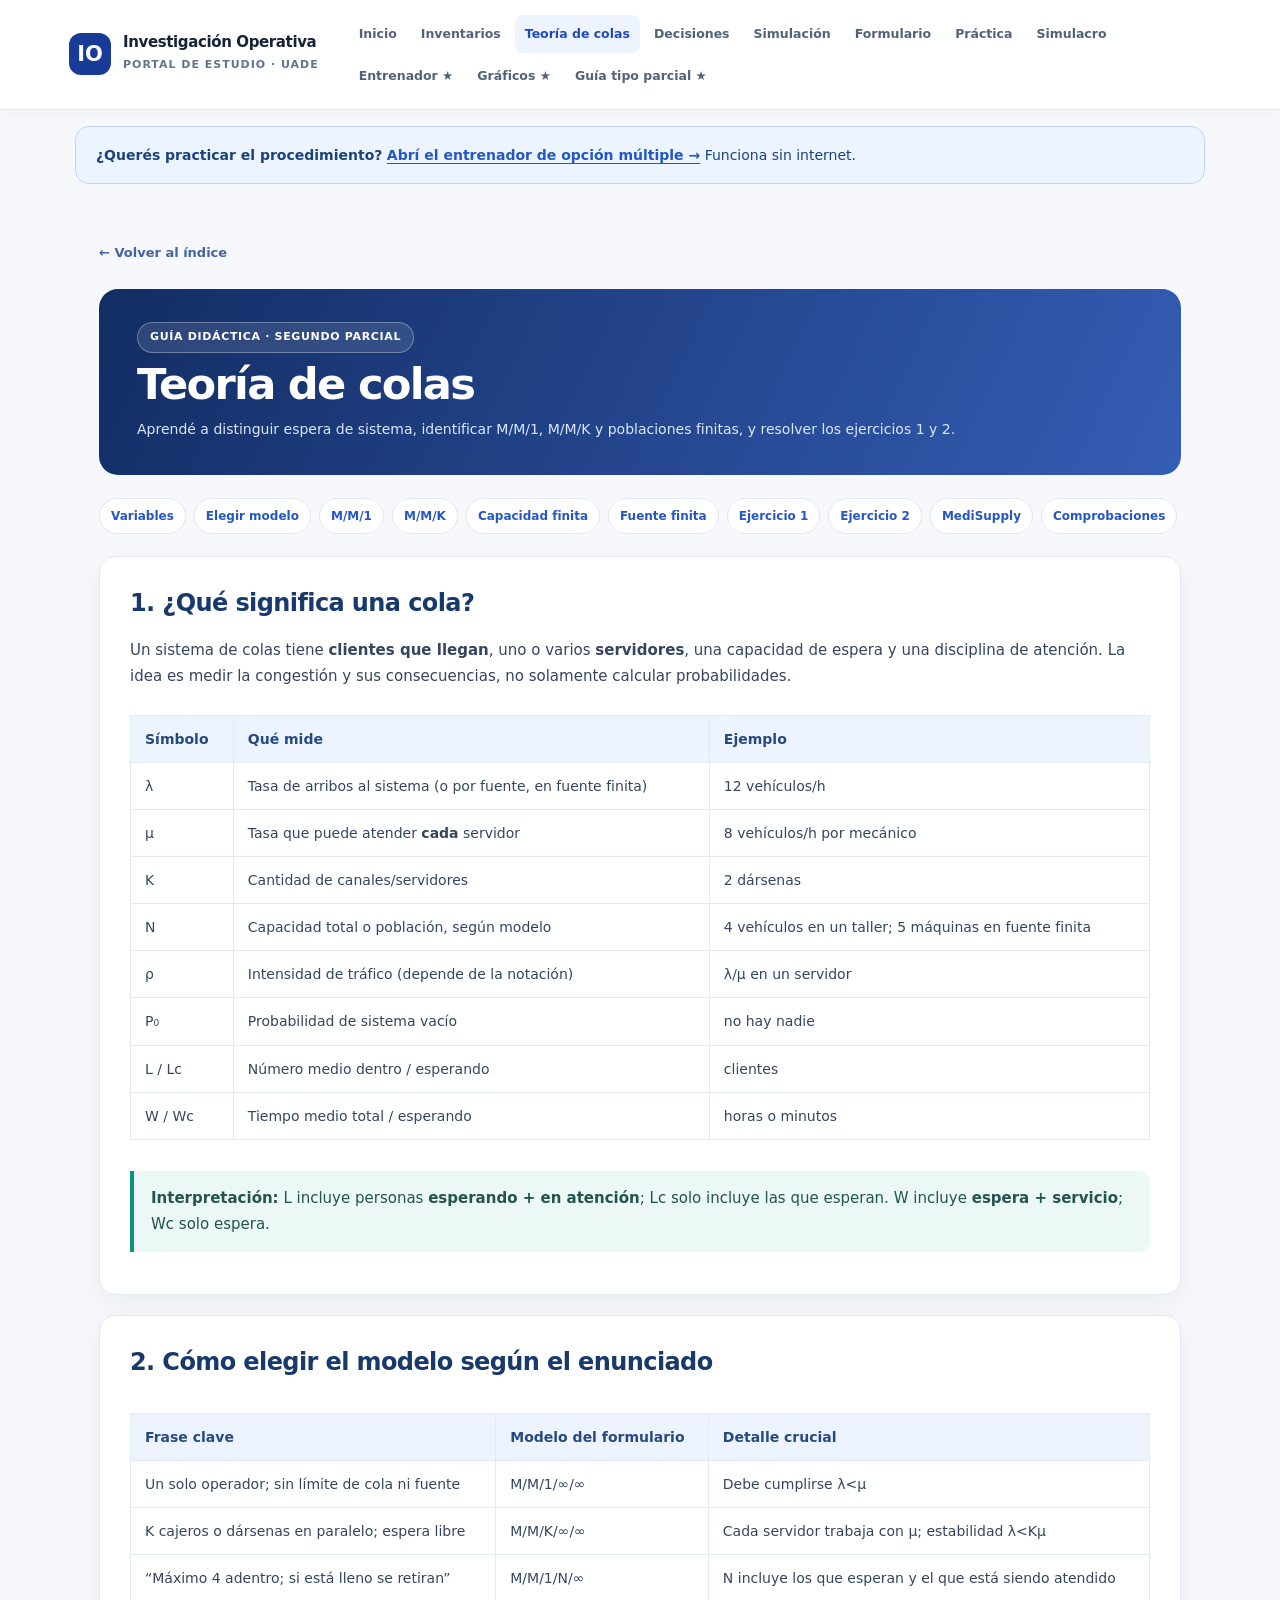
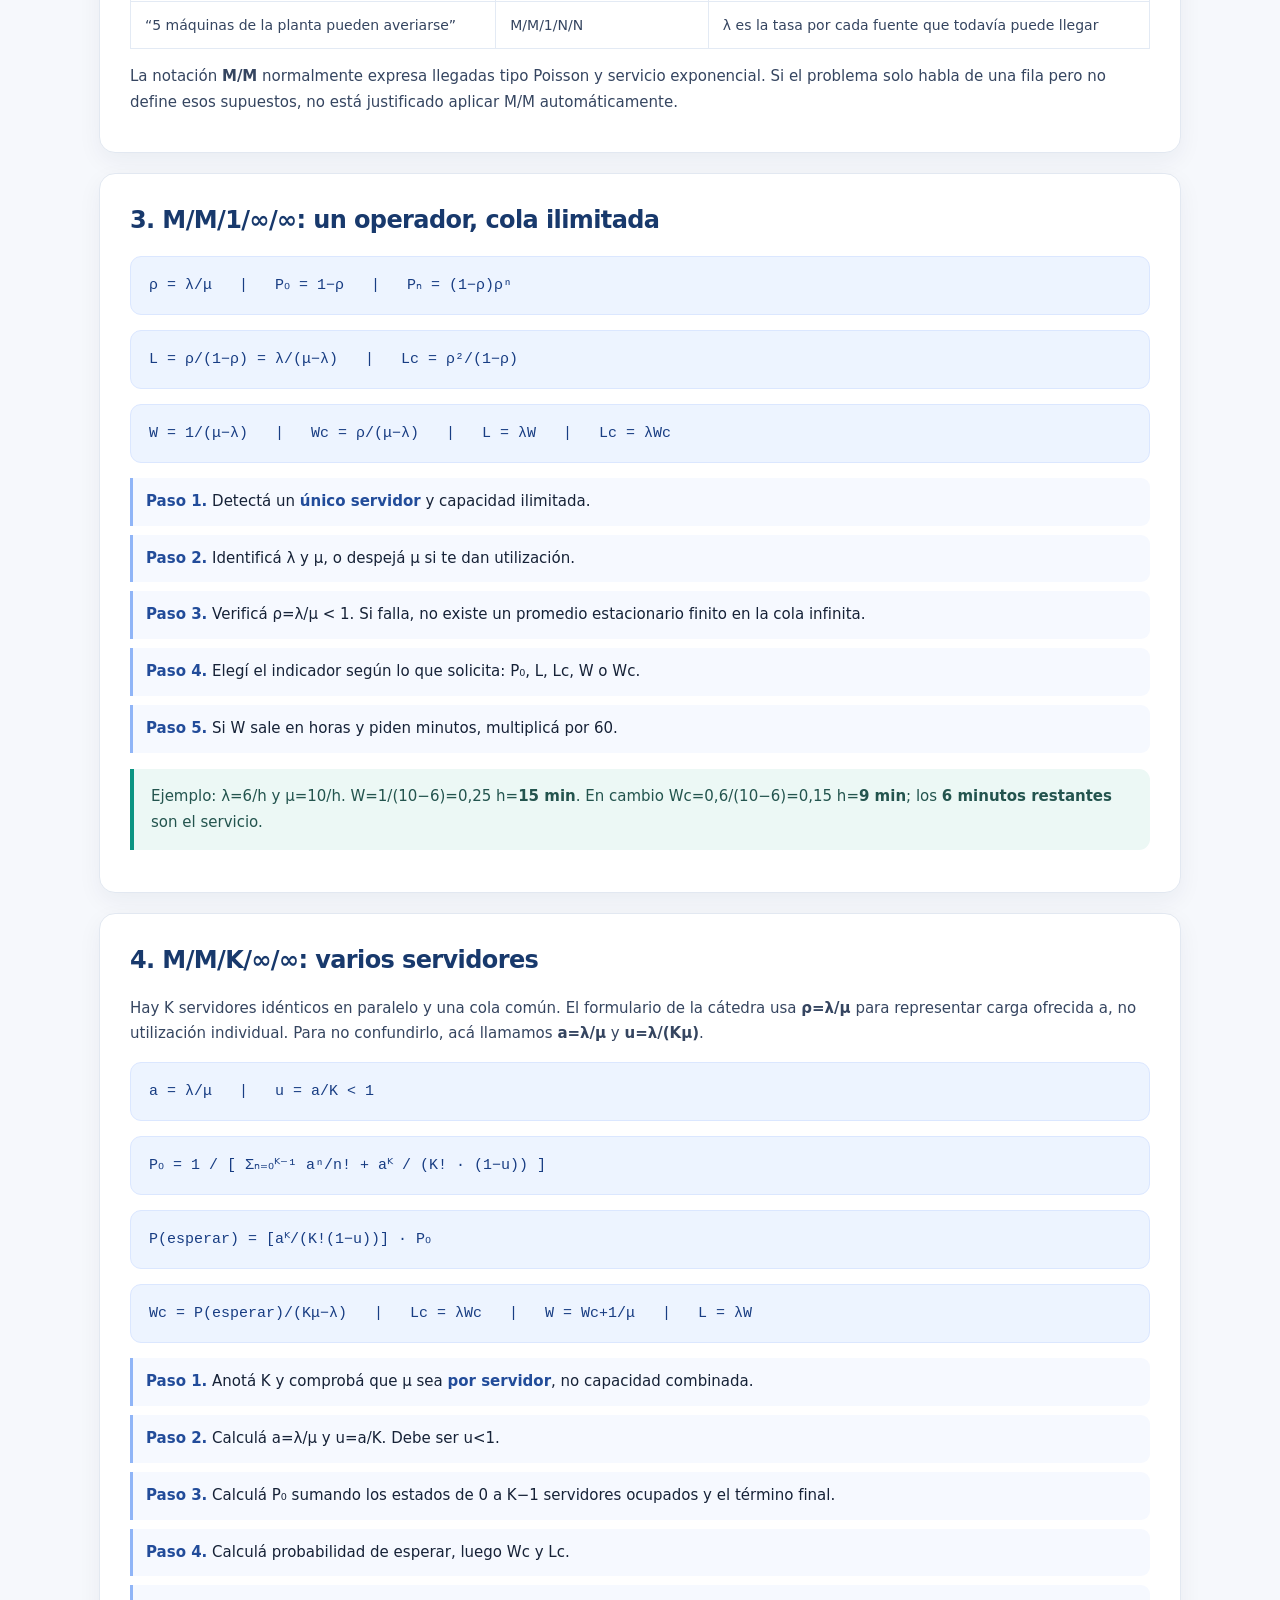
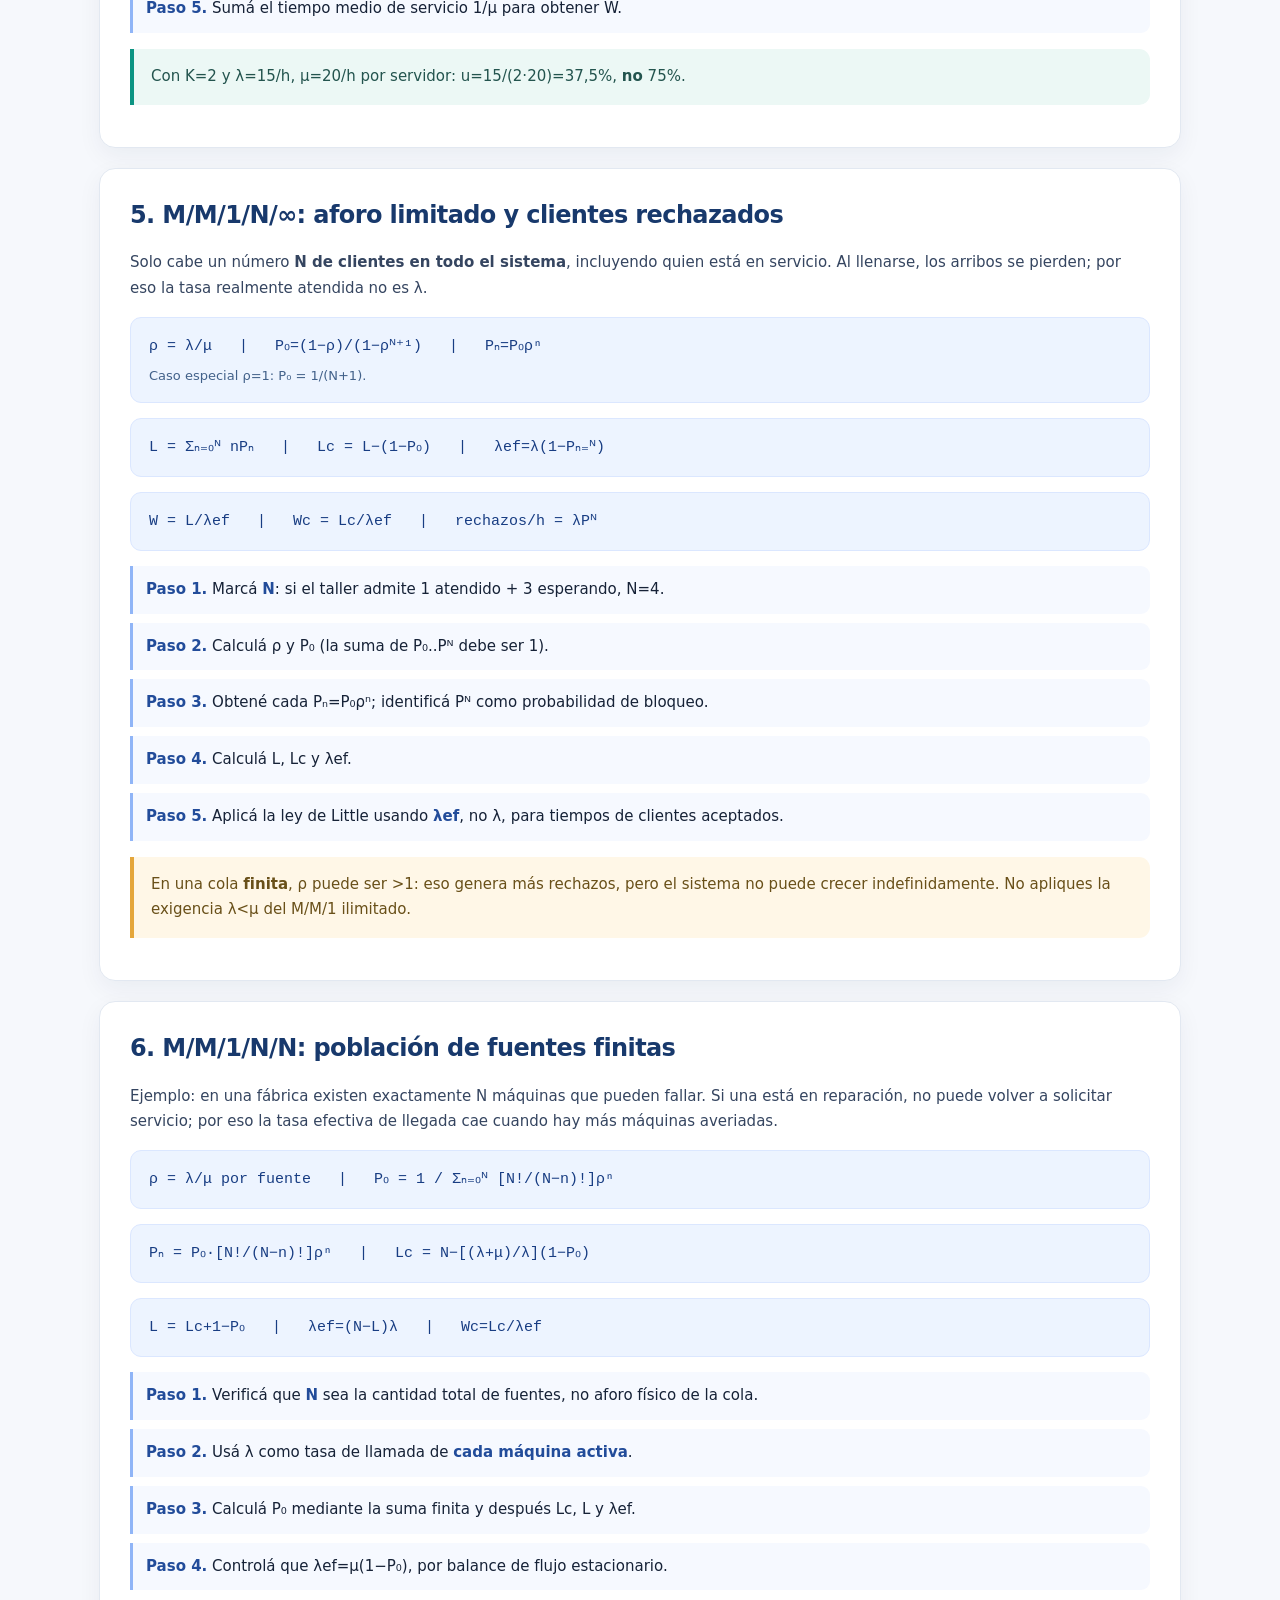
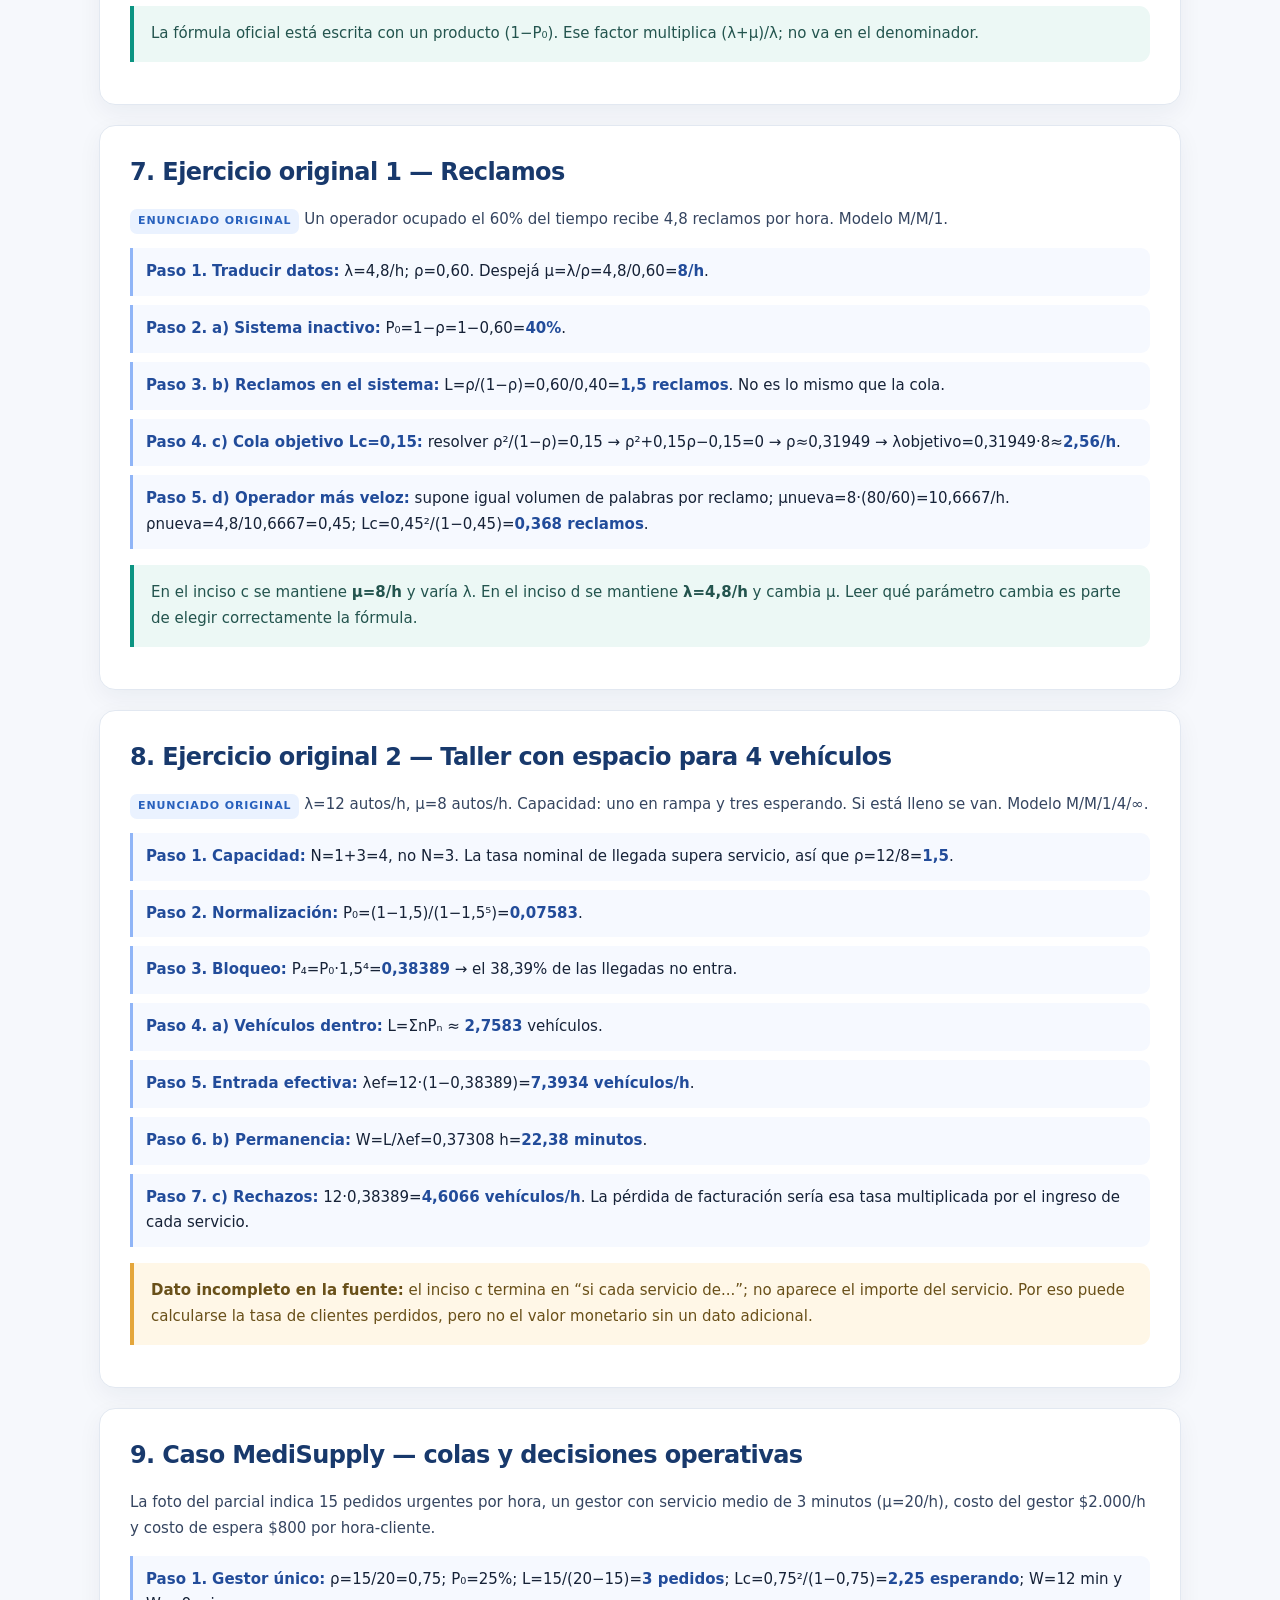
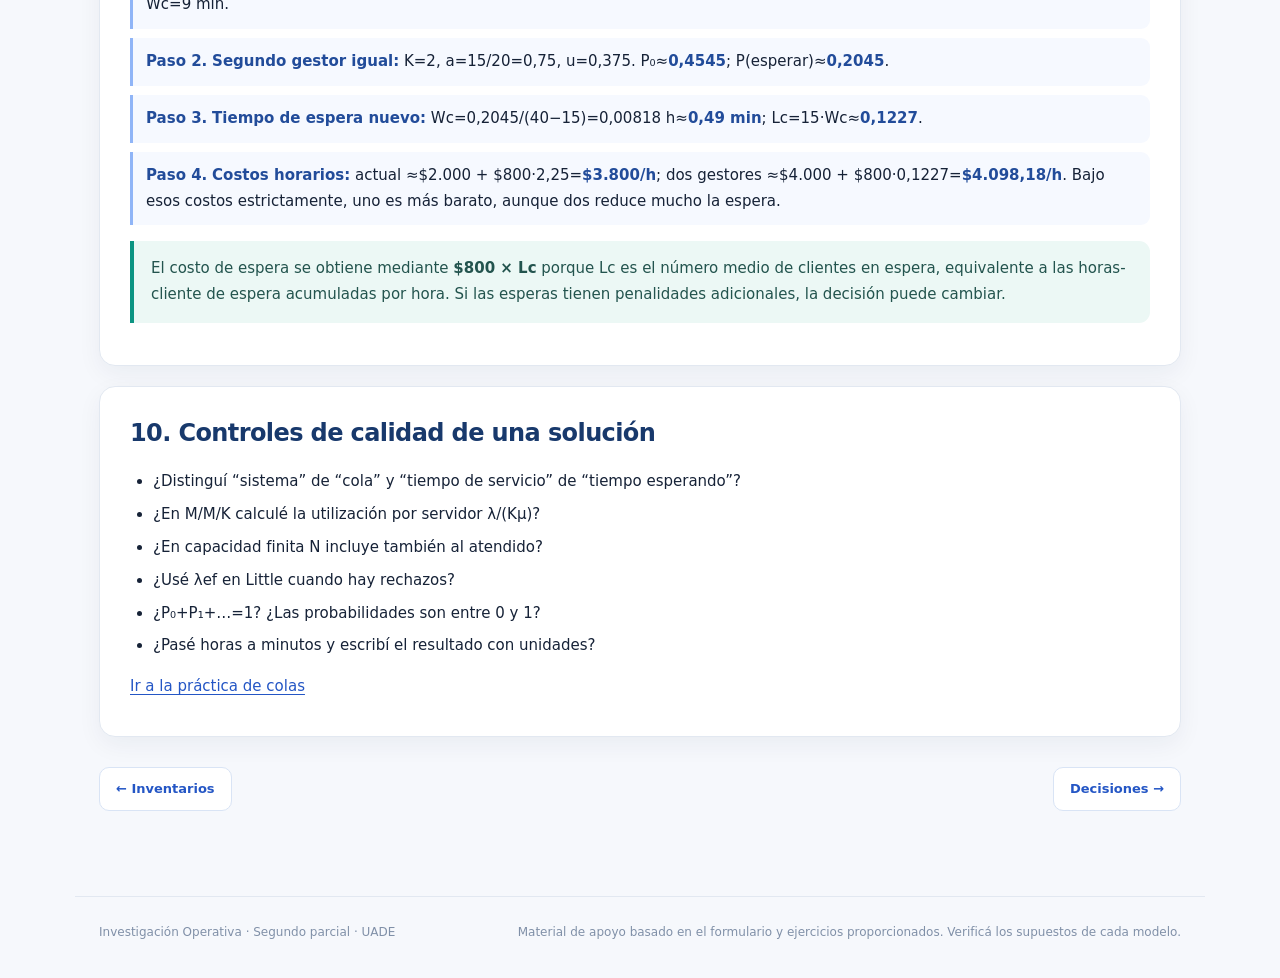
==== commit 70046837: "Agrega graficos.html con 16 diagramas SVG de las clases 8-13 - Nuevo graficos.html: header sticky + " ====
--- a/colas.html
+++ b/colas.html
@@ -9,4 +9,4 @@
 .lesson details{transition:background .2s}.lesson details[open]{background:#f6f9ff}.lesson details summary{font-size:14px}.solution-content{padding:13px 2px 2px}.solution-content p{font-size:14px}.index-count{display:inline-block;font-size:12px;color:#58749f;background:#edf4ff;padding:3px 9px;border-radius:8px;font-weight:700}.nextlinks{display:flex;justify-content:space-between;gap:12px;flex-wrap:wrap;margin-top:30px}.nextlinks a{background:white;border:1px solid #d9e4f5;padding:10px 16px;border-radius:10px;text-decoration:none;font-size:13px;font-weight:750}.table-wrap{overflow-x:auto;max-width:100%}.lesson table{display:table;width:100%;table-layout:auto}.lesson td,.lesson th{white-space:normal;min-width:70px}.mini{font-size:13px}.formula-list li{margin:12px 0}.score{border:1px solid #dbe6f8;border-radius:10px;padding:14px;background:#f7faff}.footnote{font-size:12px!important;color:#697d99!important}.link-list{display:grid;grid-template-columns:repeat(2,minmax(0,1fr));gap:10px}.link-list a{padding:12px;border:1px solid var(--border);border-radius:10px;text-decoration:none;font-weight:650}.link-list a:hover{background:#f2f6ff}.lesson pre{white-space:pre-wrap;word-break:break-word;background:#132e59;color:#eff6ff;padding:15px 17px;border-radius:12px;overflow-x:auto;font-size:13px;line-height:1.7}.practice-grid{display:grid;grid-template-columns:1fr 1fr;gap:12px}.practice-grid>div{border:1px solid #dfe7f1;border-radius:12px;padding:15px;background:#fbfcff}.muted{color:#60718a}.tag{font-size:12px;display:inline-block;background:#f1f5fb;border-radius:6px;padding:3px 7px;margin:2px;color:#455b7c}
 @media(max-width:680px){.practice-grid,.link-list{grid-template-columns:1fr}.lesson table{display:block}.timeline>*{min-width:150px}}
 @media print{.site-header,.footer,.nextlinks,.learn-map{display:none}.container{max-width:none;padding:0}.page-heading{background:#18396c!important;-webkit-print-color-adjust:exact;print-color-adjust:exact}.lesson{break-inside:auto;box-shadow:none}.lesson details:not([open]) .solution-content{display:block}}
-</style></head><body><header class="site-header"><div class="header-inner"><a href="index.html" class="brand"><span class="brand-icon">IO</span><span><span class="brand-name" style="display:block">Investigación Operativa</span><span class="brand-sub">Portal de estudio · UADE</span></span></a><nav class="top-nav"><a href="index.html" class="">Inicio</a><a href="inventarios.html" class="">Inventarios</a><a href="colas.html" class="active">Teoría de colas</a><a href="decisiones.html" class="">Decisiones</a><a href="simulacion.html" class="">Simulación</a><a href="formulario.html" class="">Formulario</a><a href="practica.html" class="">Práctica</a><a href="simulacro.html" class="">Simulacro</a><a href="entrenador.html">Entrenador ★</a></nav></div></header><aside style="max-width:1130px;margin:16px auto 24px;padding:16px 20px;background:#ecf4ff;border:1px solid #bdd4ff;border-radius:14px;color:#1b427b;font-size:14px"><strong>¿Querés practicar el procedimiento?</strong> <a style="font-weight:800" href="entrenador.html?tema=Teoría%20de%20colas">Abrí el entrenador de opción múltiple →</a> Funciona sin internet.</aside><main class="container"><div class="content-heading"><a class="backlink" href="index.html">← Volver al índice</a></div><div class="page-heading"><span class="pill">GUÍA DIDÁCTICA · SEGUNDO PARCIAL</span><h1>Teoría de colas</h1><p>Aprendé a distinguir espera de sistema, identificar M/M/1, M/M/K y poblaciones finitas, y resolver los ejercicios 1 y 2.</p></div><nav class="learn-map" aria-label="Secciones de la clase"><a href="#intro">Variables</a><a href="#selector">Elegir modelo</a><a href="#mm1">M/M/1</a><a href="#mmk">M/M/K</a><a href="#fin">Capacidad finita</a><a href="#pob">Fuente finita</a><a href="#ej1">Ejercicio 1</a><a href="#ej2">Ejercicio 2</a><a href="#medicola">MediSupply</a><a href="#test">Comprobaciones</a></nav><section class="lesson" id="intro"><h2>1. ¿Qué significa una cola?</h2><p>Un sistema de colas tiene <b>clientes que llegan</b>, uno o varios <b>servidores</b>, una capacidad de espera y una disciplina de atención. La idea es medir la congestión y sus consecuencias, no solamente calcular probabilidades.</p><div class="table-wrap"><table><thead><tr><th>Símbolo</th><th>Qué mide</th><th>Ejemplo</th></tr></thead><tbody><tr><td>λ</td><td>Tasa de arribos al sistema (o por fuente, en fuente finita)</td><td>12 vehículos/h</td></tr><tr><td>μ</td><td>Tasa que puede atender <b>cada</b> servidor</td><td>8 vehículos/h por mecánico</td></tr><tr><td>K</td><td>Cantidad de canales/servidores</td><td>2 dársenas</td></tr><tr><td>N</td><td>Capacidad total o población, según modelo</td><td>4 vehículos en un taller; 5 máquinas en fuente finita</td></tr><tr><td>ρ</td><td>Intensidad de tráfico (depende de la notación)</td><td>λ/μ en un servidor</td></tr><tr><td>P₀</td><td>Probabilidad de sistema vacío</td><td>no hay nadie</td></tr><tr><td>L / Lc</td><td>Número medio dentro / esperando</td><td>clientes</td></tr><tr><td>W / Wc</td><td>Tiempo medio total / esperando</td><td>horas o minutos</td></tr></tbody></table></div><div class="callout "><b>Interpretación:</b> L incluye personas <b>esperando + en atención</b>; Lc solo incluye las que esperan. W incluye <b>espera + servicio</b>; Wc solo espera.</div></section><section class="lesson" id="selector"><h2>2. Cómo elegir el modelo según el enunciado</h2><div class="table-wrap"><table><thead><tr><th>Frase clave</th><th>Modelo del formulario</th><th>Detalle crucial</th></tr></thead><tbody><tr><td>Un solo operador; sin límite de cola ni fuente</td><td>M/M/1/∞/∞</td><td>Debe cumplirse λ&lt;μ</td></tr><tr><td>K cajeros o dársenas en paralelo; espera libre</td><td>M/M/K/∞/∞</td><td>Cada servidor trabaja con μ; estabilidad λ&lt;Kμ</td></tr><tr><td>“Máximo 4 adentro; si está lleno se retiran”</td><td>M/M/1/N/∞</td><td>N incluye los que esperan y el que está siendo atendido</td></tr><tr><td>“5 máquinas de la planta pueden averiarse”</td><td>M/M/1/N/N</td><td>λ es la tasa por cada fuente que todavía puede llegar</td></tr></tbody></table></div><p>La notación <b>M/M</b> normalmente expresa llegadas tipo Poisson y servicio exponencial. Si el problema solo habla de una fila pero no define esos supuestos, no está justificado aplicar M/M automáticamente.</p></section><section class="lesson" id="mm1"><h2>3. M/M/1/∞/∞: un operador, cola ilimitada</h2><div class="formula">ρ = λ/μ &nbsp; | &nbsp; P₀ = 1−ρ &nbsp; | &nbsp; Pₙ = (1−ρ)ρⁿ</div><div class="formula">L = ρ/(1−ρ) = λ/(μ−λ) &nbsp; | &nbsp; Lc = ρ²/(1−ρ)</div><div class="formula">W = 1/(μ−λ) &nbsp; | &nbsp; Wc = ρ/(μ−λ) &nbsp; | &nbsp; L = λW &nbsp; | &nbsp; Lc = λWc</div><ol class="step-list"><li><b>Paso 1.</b> Detectá un <b>único servidor</b> y capacidad ilimitada.</li><li><b>Paso 2.</b> Identificá λ y μ, o despejá μ si te dan utilización.</li><li><b>Paso 3.</b> Verificá ρ=λ/μ &lt; 1. Si falla, no existe un promedio estacionario finito en la cola infinita.</li><li><b>Paso 4.</b> Elegí el indicador según lo que solicita: P₀, L, Lc, W o Wc.</li><li><b>Paso 5.</b> Si W sale en horas y piden minutos, multiplicá por 60.</li></ol><div class="callout ">Ejemplo: λ=6/h y μ=10/h. W=1/(10−6)=0,25 h=<b>15 min</b>. En cambio Wc=0,6/(10−6)=0,15 h=<b>9 min</b>; los <b>6 minutos restantes</b> son el servicio.</div></section><section class="lesson" id="mmk"><h2>4. M/M/K/∞/∞: varios servidores</h2><p>Hay K servidores idénticos en paralelo y una cola común. El formulario de la cátedra usa <b>ρ=λ/μ</b> para representar carga ofrecida a, no utilización individual. Para no confundirlo, acá llamamos <b>a=λ/μ</b> y <b>u=λ/(Kμ)</b>.</p><div class="formula">a = λ/μ &nbsp; | &nbsp; u = a/K &lt; 1</div><div class="formula">P₀ = 1 / [ Σₙ₌₀ᴷ⁻¹ aⁿ/n! + aᴷ / (K! · (1−u)) ]</div><div class="formula">P(esperar) = [aᴷ/(K!(1−u))] · P₀</div><div class="formula">Wc = P(esperar)/(Kμ−λ) &nbsp; | &nbsp; Lc = λWc &nbsp; | &nbsp; W = Wc+1/μ &nbsp; | &nbsp; L = λW</div><ol class="step-list"><li><b>Paso 1.</b> Anotá K y comprobá que μ sea <b>por servidor</b>, no capacidad combinada.</li><li><b>Paso 2.</b> Calculá a=λ/μ y u=a/K. Debe ser u&lt;1.</li><li><b>Paso 3.</b> Calculá P₀ sumando los estados de 0 a K−1 servidores ocupados y el término final.</li><li><b>Paso 4.</b> Calculá probabilidad de esperar, luego Wc y Lc.</li><li><b>Paso 5.</b> Sumá el tiempo medio de servicio 1/μ para obtener W.</li></ol><div class="callout ">Con K=2 y λ=15/h, μ=20/h por servidor: u=15/(2·20)=37,5%, <b>no</b> 75%.</div></section><section class="lesson" id="fin"><h2>5. M/M/1/N/∞: aforo limitado y clientes rechazados</h2><p>Solo cabe un número <b>N de clientes en todo el sistema</b>, incluyendo quien está en servicio. Al llenarse, los arribos se pierden; por eso la tasa realmente atendida no es λ.</p><div class="formula">ρ = λ/μ &nbsp; | &nbsp; P₀=(1−ρ)/(1−ρᴺ⁺¹) &nbsp; | &nbsp; Pₙ=P₀ρⁿ<span class=meaning>Caso especial ρ=1: P₀ = 1/(N+1).</span></div><div class="formula">L = Σₙ₌₀ᴺ nPₙ &nbsp; | &nbsp; Lc = L−(1−P₀) &nbsp; | &nbsp; λef=λ(1−Pₙ₌ᴺ)</div><div class="formula">W = L/λef &nbsp; | &nbsp; Wc = Lc/λef &nbsp; | &nbsp; rechazos/h = λPᴺ</div><ol class="step-list"><li><b>Paso 1.</b> Marcá <b>N</b>: si el taller admite 1 atendido + 3 esperando, N=4.</li><li><b>Paso 2.</b> Calculá ρ y P₀ (la suma de P₀..Pᴺ debe ser 1).</li><li><b>Paso 3.</b> Obtené cada Pₙ=P₀ρⁿ; identificá Pᴺ como probabilidad de bloqueo.</li><li><b>Paso 4.</b> Calculá L, Lc y λef.</li><li><b>Paso 5.</b> Aplicá la ley de Little usando <b>λef</b>, no λ, para tiempos de clientes aceptados.</li></ol><div class="callout warning">En una cola <b>finita</b>, ρ puede ser &gt;1: eso genera más rechazos, pero el sistema no puede crecer indefinidamente. No apliques la exigencia λ&lt;μ del M/M/1 ilimitado.</div></section><section class="lesson" id="pob"><h2>6. M/M/1/N/N: población de fuentes finitas</h2><p>Ejemplo: en una fábrica existen exactamente N máquinas que pueden fallar. Si una está en reparación, no puede volver a solicitar servicio; por eso la tasa efectiva de llegada cae cuando hay más máquinas averiadas.</p><div class="formula">ρ = λ/μ por fuente &nbsp; | &nbsp; P₀ = 1 / Σₙ₌₀ᴺ [N!/(N−n)!]ρⁿ</div><div class="formula">Pₙ = P₀·[N!/(N−n)!]ρⁿ &nbsp; | &nbsp; Lc = N−[(λ+μ)/λ](1−P₀)</div><div class="formula">L = Lc+1−P₀ &nbsp; | &nbsp; λef=(N−L)λ &nbsp; | &nbsp; Wc=Lc/λef</div><ol class="step-list"><li><b>Paso 1.</b> Verificá que <b>N</b> sea la cantidad total de fuentes, no aforo físico de la cola.</li><li><b>Paso 2.</b> Usá λ como tasa de llamada de <b>cada máquina activa</b>.</li><li><b>Paso 3.</b> Calculá P₀ mediante la suma finita y después Lc, L y λef.</li><li><b>Paso 4.</b> Controlá que λef=μ(1−P₀), por balance de flujo estacionario.</li></ol><div class="callout ">La fórmula oficial está escrita con un producto (1−P₀). Ese factor multiplica (λ+μ)/λ; no va en el denominador.</div></section><section class="lesson" id="ej1"><h2>7. Ejercicio original 1 — Reclamos</h2><p><span class="example-tag">Enunciado original</span> Un operador ocupado el 60% del tiempo recibe 4,8 reclamos por hora. Modelo M/M/1.</p><ol class="step-list"><li><b>Paso 1.</b> <b>Traducir datos:</b> λ=4,8/h; ρ=0,60. Despejá μ=λ/ρ=4,8/0,60=<b>8/h</b>.</li><li><b>Paso 2.</b> <b>a) Sistema inactivo:</b> P₀=1−ρ=1−0,60=<b>40%</b>.</li><li><b>Paso 3.</b> <b>b) Reclamos en el sistema:</b> L=ρ/(1−ρ)=0,60/0,40=<b>1,5 reclamos</b>. No es lo mismo que la cola.</li><li><b>Paso 4.</b> <b>c) Cola objetivo Lc=0,15:</b> resolver ρ²/(1−ρ)=0,15 → ρ²+0,15ρ−0,15=0 → ρ≈0,31949 → λobjetivo=0,31949·8≈<b>2,56/h</b>.</li><li><b>Paso 5.</b> <b>d) Operador más veloz:</b> supone igual volumen de palabras por reclamo; μnueva=8·(80/60)=10,6667/h. ρnueva=4,8/10,6667=0,45; Lc=0,45²/(1−0,45)=<b>0,368 reclamos</b>.</li></ol><div class="callout ">En el inciso c se mantiene <b>μ=8/h</b> y varía λ. En el inciso d se mantiene <b>λ=4,8/h</b> y cambia μ. Leer qué parámetro cambia es parte de elegir correctamente la fórmula.</div></section><section class="lesson" id="ej2"><h2>8. Ejercicio original 2 — Taller con espacio para 4 vehículos</h2><p><span class="example-tag">Enunciado original</span> λ=12 autos/h, μ=8 autos/h. Capacidad: uno en rampa y tres esperando. Si está lleno se van. Modelo M/M/1/4/∞.</p><ol class="step-list"><li><b>Paso 1.</b> <b>Capacidad:</b> N=1+3=4, no N=3. La tasa nominal de llegada supera servicio, así que ρ=12/8=<b>1,5</b>.</li><li><b>Paso 2.</b> <b>Normalización:</b> P₀=(1−1,5)/(1−1,5⁵)=<b>0,07583</b>.</li><li><b>Paso 3.</b> <b>Bloqueo:</b> P₄=P₀·1,5⁴=<b>0,38389</b> → el 38,39% de las llegadas no entra.</li><li><b>Paso 4.</b> <b>a) Vehículos dentro:</b> L=ΣnPₙ ≈ <b>2,7583</b> vehículos.</li><li><b>Paso 5.</b> <b>Entrada efectiva:</b> λef=12·(1−0,38389)=<b>7,3934 vehículos/h</b>.</li><li><b>Paso 6.</b> <b>b) Permanencia:</b> W=L/λef=0,37308 h=<b>22,38 minutos</b>.</li><li><b>Paso 7.</b> <b>c) Rechazos:</b> 12·0,38389=<b>4,6066 vehículos/h</b>. La pérdida de facturación sería esa tasa multiplicada por el ingreso de cada servicio.</li></ol><div class="callout warning"><b>Dato incompleto en la fuente:</b> el inciso c termina en “si cada servicio de...”; no aparece el importe del servicio. Por eso puede calcularse la tasa de clientes perdidos, pero no el valor monetario sin un dato adicional.</div></section><section class="lesson" id="medicola"><h2>9. Caso MediSupply — colas y decisiones operativas</h2><p>La foto del parcial indica 15 pedidos urgentes por hora, un gestor con servicio medio de 3 minutos (μ=20/h), costo del gestor $2.000/h y costo de espera $800 por hora-cliente.</p><ol class="step-list"><li><b>Paso 1.</b> <b>Gestor único:</b> ρ=15/20=0,75; P₀=25%; L=15/(20−15)=<b>3 pedidos</b>; Lc=0,75²/(1−0,75)=<b>2,25 esperando</b>; W=12 min y Wc=9 min.</li><li><b>Paso 2.</b> <b>Segundo gestor igual:</b> K=2, a=15/20=0,75, u=0,375. P₀≈<b>0,4545</b>; P(esperar)≈<b>0,2045</b>.</li><li><b>Paso 3.</b> <b>Tiempo de espera nuevo:</b> Wc=0,2045/(40−15)=0,00818 h≈<b>0,49 min</b>; Lc=15·Wc≈<b>0,1227</b>.</li><li><b>Paso 4.</b> <b>Costos horarios:</b> actual ≈$2.000 + $800·2,25=<b>$3.800/h</b>; dos gestores ≈$4.000 + $800·0,1227=<b>$4.098,18/h</b>. Bajo esos costos estrictamente, uno es más barato, aunque dos reduce mucho la espera.</li></ol><div class="callout ">El costo de espera se obtiene mediante <b>$800 × Lc</b> porque Lc es el número medio de clientes en espera, equivalente a las horas-cliente de espera acumuladas por hora. Si las esperas tienen penalidades adicionales, la decisión puede cambiar.</div></section><section class="lesson" id="test"><h2>10. Controles de calidad de una solución</h2><ul><li>¿Distinguí “sistema” de “cola” y “tiempo de servicio” de “tiempo esperando”?</li><li>¿En M/M/K calculé la utilización por servidor λ/(Kμ)?</li><li>¿En capacidad finita N incluye también al atendido?</li><li>¿Usé λef en Little cuando hay rechazos?</li><li>¿P₀+P₁+…=1? ¿Las probabilidades son entre 0 y 1?</li><li>¿Pasé horas a minutos y escribí el resultado con unidades?</li></ul><p><a href="practica.html#colas">Ir a la práctica de colas</a></p></section><div class="nextlinks"><a href=inventarios.html>← Inventarios</a><a href=decisiones.html>Decisiones →</a></div></main><footer class="footer"><span>Investigación Operativa · Segundo parcial · UADE</span><span>Material de apoyo basado en el formulario y ejercicios proporcionados. Verificá los supuestos de cada modelo.</span></footer></body></html>+</style></head><body><header class="site-header"><div class="header-inner"><a href="index.html" class="brand"><span class="brand-icon">IO</span><span><span class="brand-name" style="display:block">Investigación Operativa</span><span class="brand-sub">Portal de estudio · UADE</span></span></a><nav class="top-nav"><a href="index.html" class="">Inicio</a><a href="inventarios.html" class="">Inventarios</a><a href="colas.html" class="active">Teoría de colas</a><a href="decisiones.html" class="">Decisiones</a><a href="simulacion.html" class="">Simulación</a><a href="formulario.html" class="">Formulario</a><a href="practica.html" class="">Práctica</a><a href="simulacro.html" class="">Simulacro</a><a href="entrenador.html">Entrenador ★</a><a href="graficos.html">Gráficos ★</a><a href="guia-ejercicios-parcial.html">Guía tipo parcial ★</a></nav></div></header><aside style="max-width:1130px;margin:16px auto 24px;padding:16px 20px;background:#ecf4ff;border:1px solid #bdd4ff;border-radius:14px;color:#1b427b;font-size:14px"><strong>¿Querés practicar el procedimiento?</strong> <a style="font-weight:800" href="entrenador.html?tema=Teoría%20de%20colas">Abrí el entrenador de opción múltiple →</a> Funciona sin internet.</aside><main class="container"><div class="content-heading"><a class="backlink" href="index.html">← Volver al índice</a></div><div class="page-heading"><span class="pill">GUÍA DIDÁCTICA · SEGUNDO PARCIAL</span><h1>Teoría de colas</h1><p>Aprendé a distinguir espera de sistema, identificar M/M/1, M/M/K y poblaciones finitas, y resolver los ejercicios 1 y 2.</p></div><nav class="learn-map" aria-label="Secciones de la clase"><a href="#intro">Variables</a><a href="#selector">Elegir modelo</a><a href="#mm1">M/M/1</a><a href="#mmk">M/M/K</a><a href="#fin">Capacidad finita</a><a href="#pob">Fuente finita</a><a href="#ej1">Ejercicio 1</a><a href="#ej2">Ejercicio 2</a><a href="#medicola">MediSupply</a><a href="#test">Comprobaciones</a></nav><section class="lesson" id="intro"><h2>1. ¿Qué significa una cola?</h2><p>Un sistema de colas tiene <b>clientes que llegan</b>, uno o varios <b>servidores</b>, una capacidad de espera y una disciplina de atención. La idea es medir la congestión y sus consecuencias, no solamente calcular probabilidades.</p><div class="table-wrap"><table><thead><tr><th>Símbolo</th><th>Qué mide</th><th>Ejemplo</th></tr></thead><tbody><tr><td>λ</td><td>Tasa de arribos al sistema (o por fuente, en fuente finita)</td><td>12 vehículos/h</td></tr><tr><td>μ</td><td>Tasa que puede atender <b>cada</b> servidor</td><td>8 vehículos/h por mecánico</td></tr><tr><td>K</td><td>Cantidad de canales/servidores</td><td>2 dársenas</td></tr><tr><td>N</td><td>Capacidad total o población, según modelo</td><td>4 vehículos en un taller; 5 máquinas en fuente finita</td></tr><tr><td>ρ</td><td>Intensidad de tráfico (depende de la notación)</td><td>λ/μ en un servidor</td></tr><tr><td>P₀</td><td>Probabilidad de sistema vacío</td><td>no hay nadie</td></tr><tr><td>L / Lc</td><td>Número medio dentro / esperando</td><td>clientes</td></tr><tr><td>W / Wc</td><td>Tiempo medio total / esperando</td><td>horas o minutos</td></tr></tbody></table></div><div class="callout "><b>Interpretación:</b> L incluye personas <b>esperando + en atención</b>; Lc solo incluye las que esperan. W incluye <b>espera + servicio</b>; Wc solo espera.</div></section><section class="lesson" id="selector"><h2>2. Cómo elegir el modelo según el enunciado</h2><div class="table-wrap"><table><thead><tr><th>Frase clave</th><th>Modelo del formulario</th><th>Detalle crucial</th></tr></thead><tbody><tr><td>Un solo operador; sin límite de cola ni fuente</td><td>M/M/1/∞/∞</td><td>Debe cumplirse λ&lt;μ</td></tr><tr><td>K cajeros o dársenas en paralelo; espera libre</td><td>M/M/K/∞/∞</td><td>Cada servidor trabaja con μ; estabilidad λ&lt;Kμ</td></tr><tr><td>“Máximo 4 adentro; si está lleno se retiran”</td><td>M/M/1/N/∞</td><td>N incluye los que esperan y el que está siendo atendido</td></tr><tr><td>“5 máquinas de la planta pueden averiarse”</td><td>M/M/1/N/N</td><td>λ es la tasa por cada fuente que todavía puede llegar</td></tr></tbody></table></div><p>La notación <b>M/M</b> normalmente expresa llegadas tipo Poisson y servicio exponencial. Si el problema solo habla de una fila pero no define esos supuestos, no está justificado aplicar M/M automáticamente.</p></section><section class="lesson" id="mm1"><h2>3. M/M/1/∞/∞: un operador, cola ilimitada</h2><div class="formula">ρ = λ/μ &nbsp; | &nbsp; P₀ = 1−ρ &nbsp; | &nbsp; Pₙ = (1−ρ)ρⁿ</div><div class="formula">L = ρ/(1−ρ) = λ/(μ−λ) &nbsp; | &nbsp; Lc = ρ²/(1−ρ)</div><div class="formula">W = 1/(μ−λ) &nbsp; | &nbsp; Wc = ρ/(μ−λ) &nbsp; | &nbsp; L = λW &nbsp; | &nbsp; Lc = λWc</div><ol class="step-list"><li><b>Paso 1.</b> Detectá un <b>único servidor</b> y capacidad ilimitada.</li><li><b>Paso 2.</b> Identificá λ y μ, o despejá μ si te dan utilización.</li><li><b>Paso 3.</b> Verificá ρ=λ/μ &lt; 1. Si falla, no existe un promedio estacionario finito en la cola infinita.</li><li><b>Paso 4.</b> Elegí el indicador según lo que solicita: P₀, L, Lc, W o Wc.</li><li><b>Paso 5.</b> Si W sale en horas y piden minutos, multiplicá por 60.</li></ol><div class="callout ">Ejemplo: λ=6/h y μ=10/h. W=1/(10−6)=0,25 h=<b>15 min</b>. En cambio Wc=0,6/(10−6)=0,15 h=<b>9 min</b>; los <b>6 minutos restantes</b> son el servicio.</div></section><section class="lesson" id="mmk"><h2>4. M/M/K/∞/∞: varios servidores</h2><p>Hay K servidores idénticos en paralelo y una cola común. El formulario de la cátedra usa <b>ρ=λ/μ</b> para representar carga ofrecida a, no utilización individual. Para no confundirlo, acá llamamos <b>a=λ/μ</b> y <b>u=λ/(Kμ)</b>.</p><div class="formula">a = λ/μ &nbsp; | &nbsp; u = a/K &lt; 1</div><div class="formula">P₀ = 1 / [ Σₙ₌₀ᴷ⁻¹ aⁿ/n! + aᴷ / (K! · (1−u)) ]</div><div class="formula">P(esperar) = [aᴷ/(K!(1−u))] · P₀</div><div class="formula">Wc = P(esperar)/(Kμ−λ) &nbsp; | &nbsp; Lc = λWc &nbsp; | &nbsp; W = Wc+1/μ &nbsp; | &nbsp; L = λW</div><ol class="step-list"><li><b>Paso 1.</b> Anotá K y comprobá que μ sea <b>por servidor</b>, no capacidad combinada.</li><li><b>Paso 2.</b> Calculá a=λ/μ y u=a/K. Debe ser u&lt;1.</li><li><b>Paso 3.</b> Calculá P₀ sumando los estados de 0 a K−1 servidores ocupados y el término final.</li><li><b>Paso 4.</b> Calculá probabilidad de esperar, luego Wc y Lc.</li><li><b>Paso 5.</b> Sumá el tiempo medio de servicio 1/μ para obtener W.</li></ol><div class="callout ">Con K=2 y λ=15/h, μ=20/h por servidor: u=15/(2·20)=37,5%, <b>no</b> 75%.</div></section><section class="lesson" id="fin"><h2>5. M/M/1/N/∞: aforo limitado y clientes rechazados</h2><p>Solo cabe un número <b>N de clientes en todo el sistema</b>, incluyendo quien está en servicio. Al llenarse, los arribos se pierden; por eso la tasa realmente atendida no es λ.</p><div class="formula">ρ = λ/μ &nbsp; | &nbsp; P₀=(1−ρ)/(1−ρᴺ⁺¹) &nbsp; | &nbsp; Pₙ=P₀ρⁿ<span class=meaning>Caso especial ρ=1: P₀ = 1/(N+1).</span></div><div class="formula">L = Σₙ₌₀ᴺ nPₙ &nbsp; | &nbsp; Lc = L−(1−P₀) &nbsp; | &nbsp; λef=λ(1−Pₙ₌ᴺ)</div><div class="formula">W = L/λef &nbsp; | &nbsp; Wc = Lc/λef &nbsp; | &nbsp; rechazos/h = λPᴺ</div><ol class="step-list"><li><b>Paso 1.</b> Marcá <b>N</b>: si el taller admite 1 atendido + 3 esperando, N=4.</li><li><b>Paso 2.</b> Calculá ρ y P₀ (la suma de P₀..Pᴺ debe ser 1).</li><li><b>Paso 3.</b> Obtené cada Pₙ=P₀ρⁿ; identificá Pᴺ como probabilidad de bloqueo.</li><li><b>Paso 4.</b> Calculá L, Lc y λef.</li><li><b>Paso 5.</b> Aplicá la ley de Little usando <b>λef</b>, no λ, para tiempos de clientes aceptados.</li></ol><div class="callout warning">En una cola <b>finita</b>, ρ puede ser &gt;1: eso genera más rechazos, pero el sistema no puede crecer indefinidamente. No apliques la exigencia λ&lt;μ del M/M/1 ilimitado.</div></section><section class="lesson" id="pob"><h2>6. M/M/1/N/N: población de fuentes finitas</h2><p>Ejemplo: en una fábrica existen exactamente N máquinas que pueden fallar. Si una está en reparación, no puede volver a solicitar servicio; por eso la tasa efectiva de llegada cae cuando hay más máquinas averiadas.</p><div class="formula">ρ = λ/μ por fuente &nbsp; | &nbsp; P₀ = 1 / Σₙ₌₀ᴺ [N!/(N−n)!]ρⁿ</div><div class="formula">Pₙ = P₀·[N!/(N−n)!]ρⁿ &nbsp; | &nbsp; Lc = N−[(λ+μ)/λ](1−P₀)</div><div class="formula">L = Lc+1−P₀ &nbsp; | &nbsp; λef=(N−L)λ &nbsp; | &nbsp; Wc=Lc/λef</div><ol class="step-list"><li><b>Paso 1.</b> Verificá que <b>N</b> sea la cantidad total de fuentes, no aforo físico de la cola.</li><li><b>Paso 2.</b> Usá λ como tasa de llamada de <b>cada máquina activa</b>.</li><li><b>Paso 3.</b> Calculá P₀ mediante la suma finita y después Lc, L y λef.</li><li><b>Paso 4.</b> Controlá que λef=μ(1−P₀), por balance de flujo estacionario.</li></ol><div class="callout ">La fórmula oficial está escrita con un producto (1−P₀). Ese factor multiplica (λ+μ)/λ; no va en el denominador.</div></section><section class="lesson" id="ej1"><h2>7. Ejercicio original 1 — Reclamos</h2><p><span class="example-tag">Enunciado original</span> Un operador ocupado el 60% del tiempo recibe 4,8 reclamos por hora. Modelo M/M/1.</p><ol class="step-list"><li><b>Paso 1.</b> <b>Traducir datos:</b> λ=4,8/h; ρ=0,60. Despejá μ=λ/ρ=4,8/0,60=<b>8/h</b>.</li><li><b>Paso 2.</b> <b>a) Sistema inactivo:</b> P₀=1−ρ=1−0,60=<b>40%</b>.</li><li><b>Paso 3.</b> <b>b) Reclamos en el sistema:</b> L=ρ/(1−ρ)=0,60/0,40=<b>1,5 reclamos</b>. No es lo mismo que la cola.</li><li><b>Paso 4.</b> <b>c) Cola objetivo Lc=0,15:</b> resolver ρ²/(1−ρ)=0,15 → ρ²+0,15ρ−0,15=0 → ρ≈0,31949 → λobjetivo=0,31949·8≈<b>2,56/h</b>.</li><li><b>Paso 5.</b> <b>d) Operador más veloz:</b> supone igual volumen de palabras por reclamo; μnueva=8·(80/60)=10,6667/h. ρnueva=4,8/10,6667=0,45; Lc=0,45²/(1−0,45)=<b>0,368 reclamos</b>.</li></ol><div class="callout ">En el inciso c se mantiene <b>μ=8/h</b> y varía λ. En el inciso d se mantiene <b>λ=4,8/h</b> y cambia μ. Leer qué parámetro cambia es parte de elegir correctamente la fórmula.</div></section><section class="lesson" id="ej2"><h2>8. Ejercicio original 2 — Taller con espacio para 4 vehículos</h2><p><span class="example-tag">Enunciado original</span> λ=12 autos/h, μ=8 autos/h. Capacidad: uno en rampa y tres esperando. Si está lleno se van. Modelo M/M/1/4/∞.</p><ol class="step-list"><li><b>Paso 1.</b> <b>Capacidad:</b> N=1+3=4, no N=3. La tasa nominal de llegada supera servicio, así que ρ=12/8=<b>1,5</b>.</li><li><b>Paso 2.</b> <b>Normalización:</b> P₀=(1−1,5)/(1−1,5⁵)=<b>0,07583</b>.</li><li><b>Paso 3.</b> <b>Bloqueo:</b> P₄=P₀·1,5⁴=<b>0,38389</b> → el 38,39% de las llegadas no entra.</li><li><b>Paso 4.</b> <b>a) Vehículos dentro:</b> L=ΣnPₙ ≈ <b>2,7583</b> vehículos.</li><li><b>Paso 5.</b> <b>Entrada efectiva:</b> λef=12·(1−0,38389)=<b>7,3934 vehículos/h</b>.</li><li><b>Paso 6.</b> <b>b) Permanencia:</b> W=L/λef=0,37308 h=<b>22,38 minutos</b>.</li><li><b>Paso 7.</b> <b>c) Rechazos:</b> 12·0,38389=<b>4,6066 vehículos/h</b>. La pérdida de facturación sería esa tasa multiplicada por el ingreso de cada servicio.</li></ol><div class="callout warning"><b>Dato incompleto en la fuente:</b> el inciso c termina en “si cada servicio de...”; no aparece el importe del servicio. Por eso puede calcularse la tasa de clientes perdidos, pero no el valor monetario sin un dato adicional.</div></section><section class="lesson" id="medicola"><h2>9. Caso MediSupply — colas y decisiones operativas</h2><p>La foto del parcial indica 15 pedidos urgentes por hora, un gestor con servicio medio de 3 minutos (μ=20/h), costo del gestor $2.000/h y costo de espera $800 por hora-cliente.</p><ol class="step-list"><li><b>Paso 1.</b> <b>Gestor único:</b> ρ=15/20=0,75; P₀=25%; L=15/(20−15)=<b>3 pedidos</b>; Lc=0,75²/(1−0,75)=<b>2,25 esperando</b>; W=12 min y Wc=9 min.</li><li><b>Paso 2.</b> <b>Segundo gestor igual:</b> K=2, a=15/20=0,75, u=0,375. P₀≈<b>0,4545</b>; P(esperar)≈<b>0,2045</b>.</li><li><b>Paso 3.</b> <b>Tiempo de espera nuevo:</b> Wc=0,2045/(40−15)=0,00818 h≈<b>0,49 min</b>; Lc=15·Wc≈<b>0,1227</b>.</li><li><b>Paso 4.</b> <b>Costos horarios:</b> actual ≈$2.000 + $800·2,25=<b>$3.800/h</b>; dos gestores ≈$4.000 + $800·0,1227=<b>$4.098,18/h</b>. Bajo esos costos estrictamente, uno es más barato, aunque dos reduce mucho la espera.</li></ol><div class="callout ">El costo de espera se obtiene mediante <b>$800 × Lc</b> porque Lc es el número medio de clientes en espera, equivalente a las horas-cliente de espera acumuladas por hora. Si las esperas tienen penalidades adicionales, la decisión puede cambiar.</div></section><section class="lesson" id="test"><h2>10. Controles de calidad de una solución</h2><ul><li>¿Distinguí “sistema” de “cola” y “tiempo de servicio” de “tiempo esperando”?</li><li>¿En M/M/K calculé la utilización por servidor λ/(Kμ)?</li><li>¿En capacidad finita N incluye también al atendido?</li><li>¿Usé λef en Little cuando hay rechazos?</li><li>¿P₀+P₁+…=1? ¿Las probabilidades son entre 0 y 1?</li><li>¿Pasé horas a minutos y escribí el resultado con unidades?</li></ul><p><a href="practica.html#colas">Ir a la práctica de colas</a></p></section><div class="nextlinks"><a href=inventarios.html>← Inventarios</a><a href=decisiones.html>Decisiones →</a></div></main><footer class="footer"><span>Investigación Operativa · Segundo parcial · UADE</span><span>Material de apoyo basado en el formulario y ejercicios proporcionados. Verificá los supuestos de cada modelo.</span></footer></body></html>
